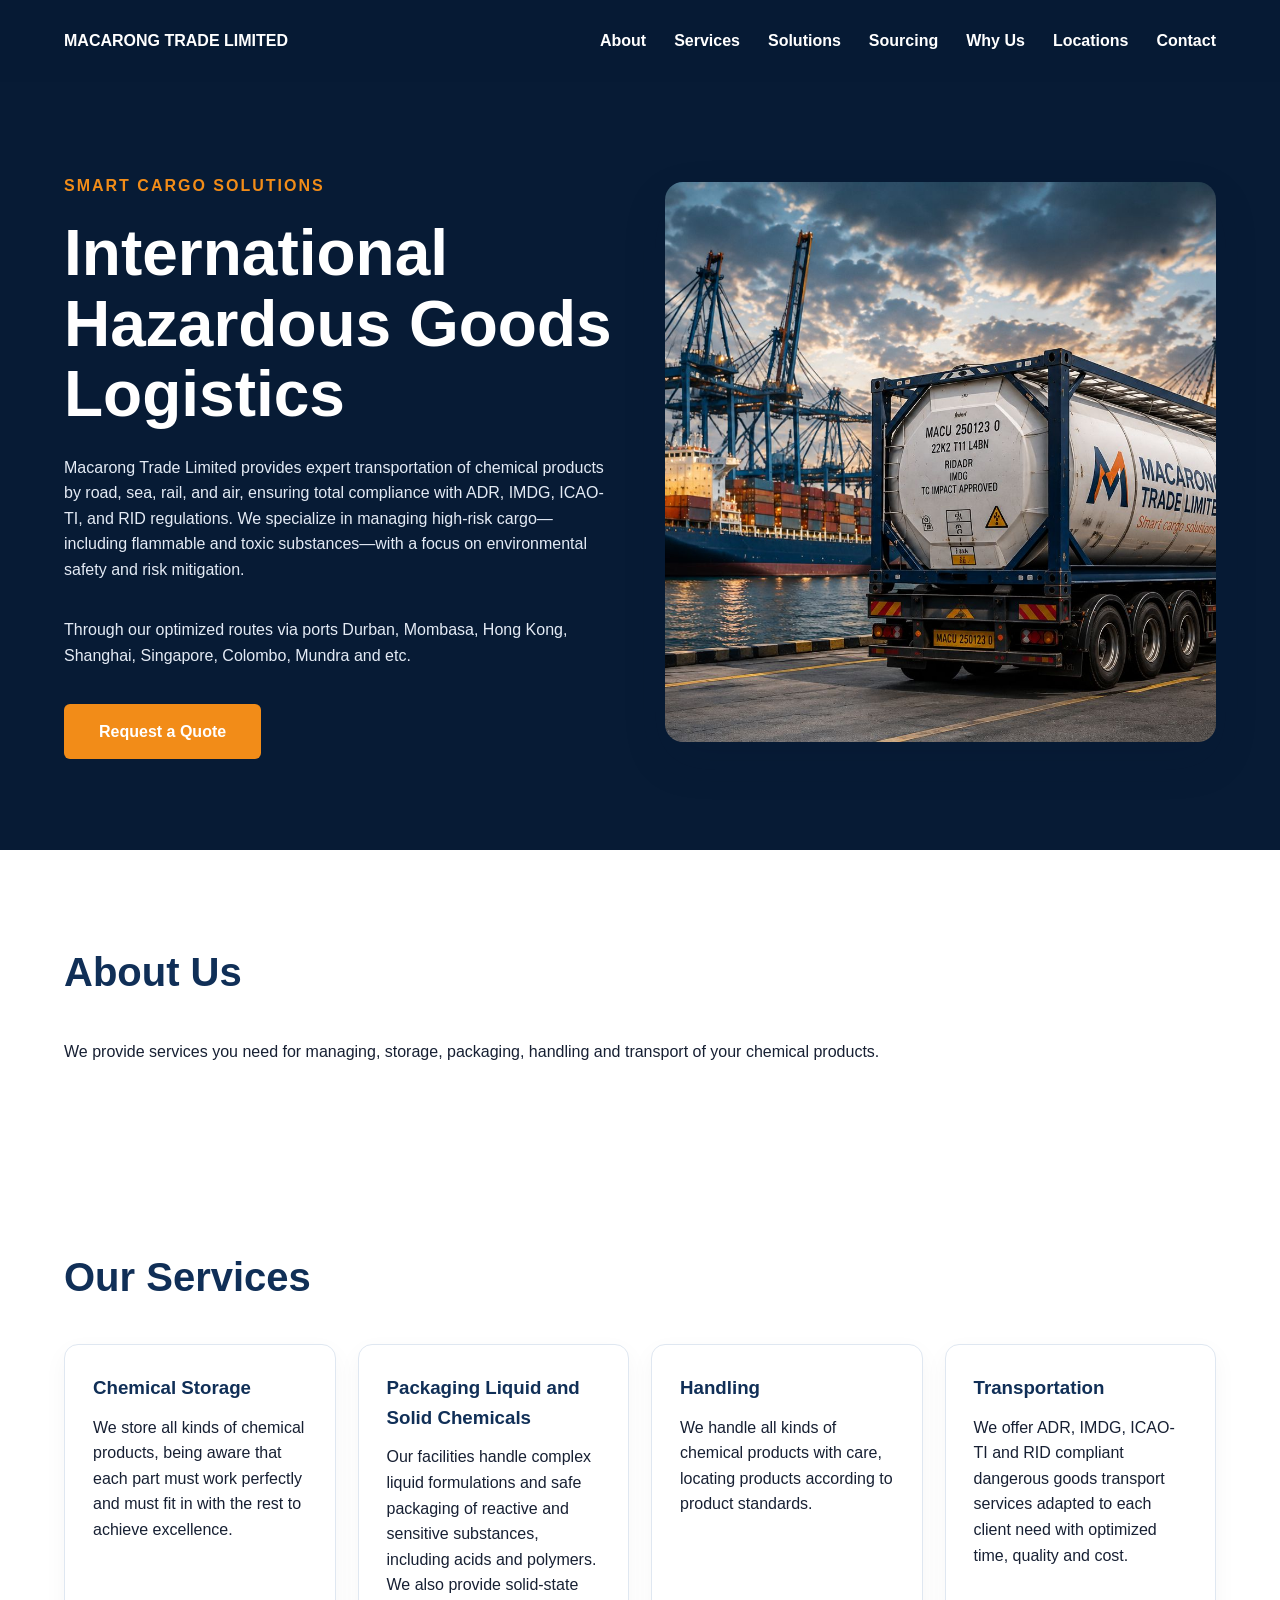
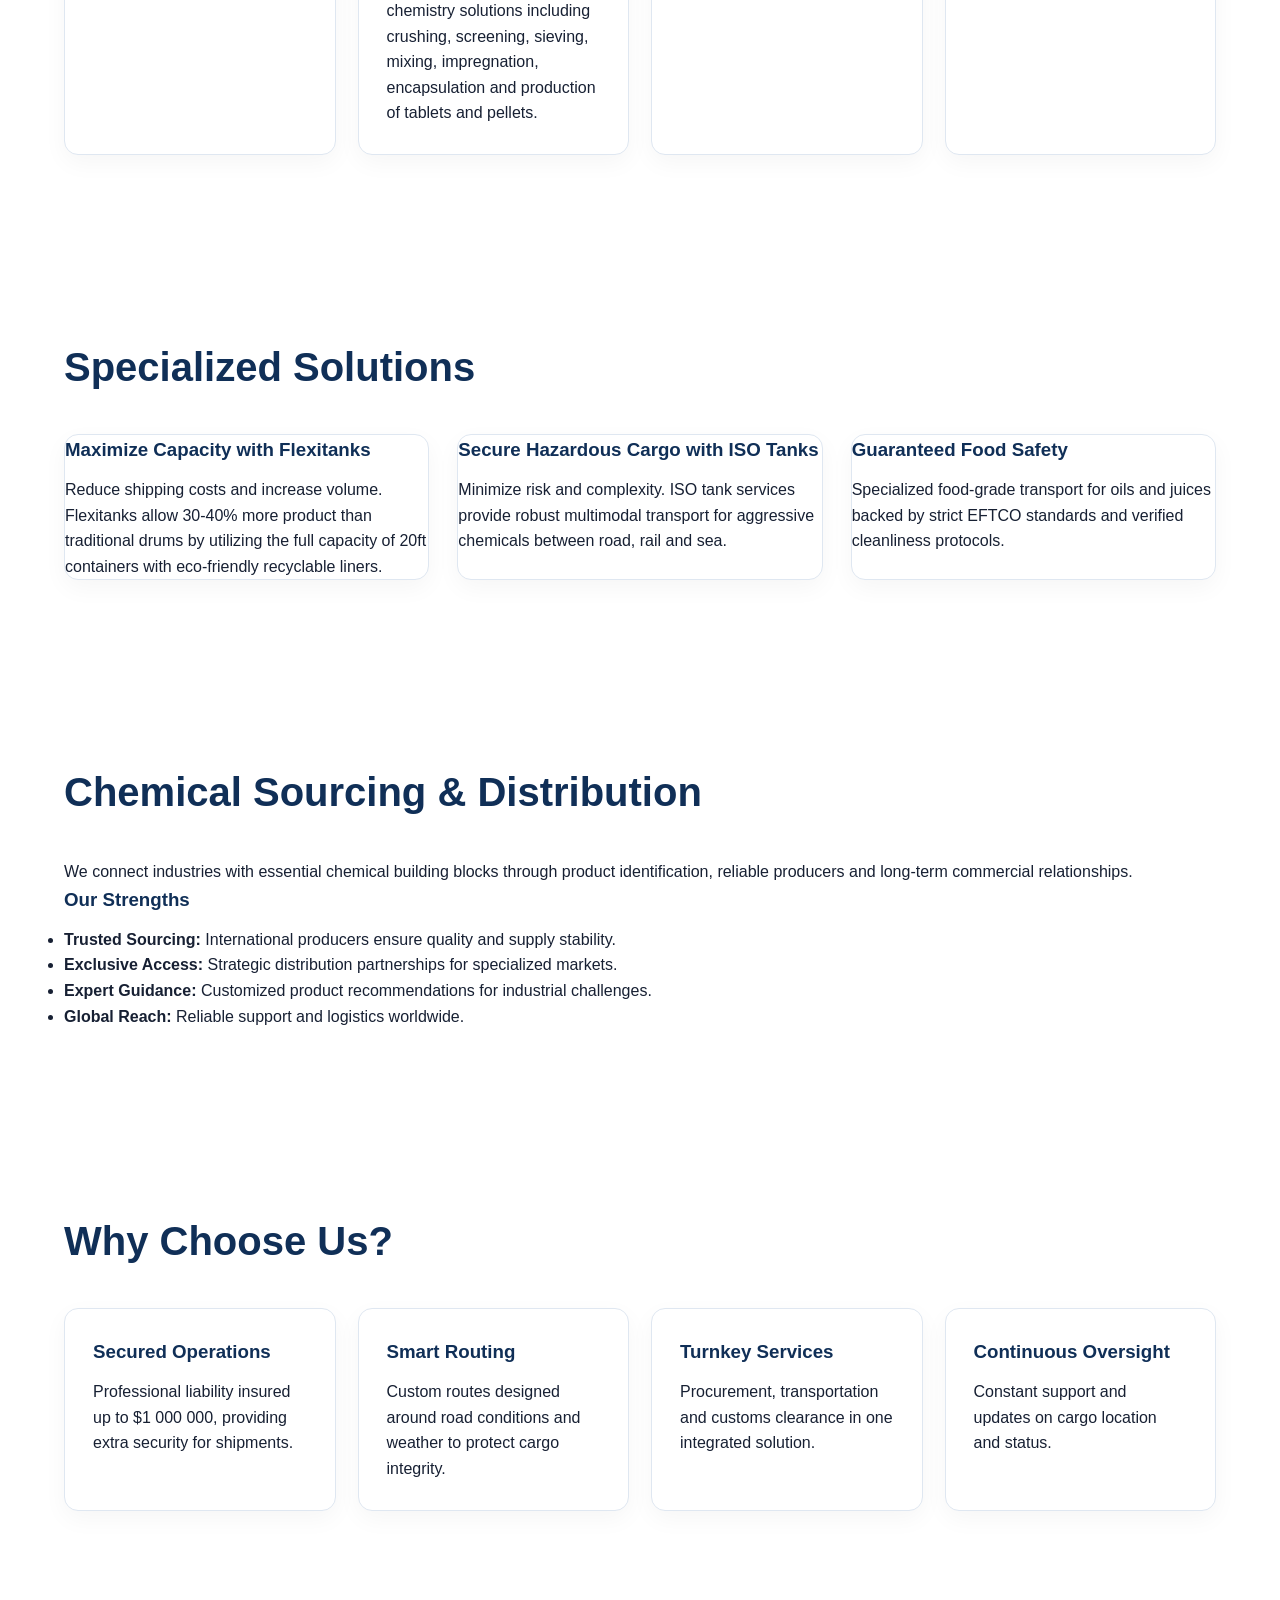
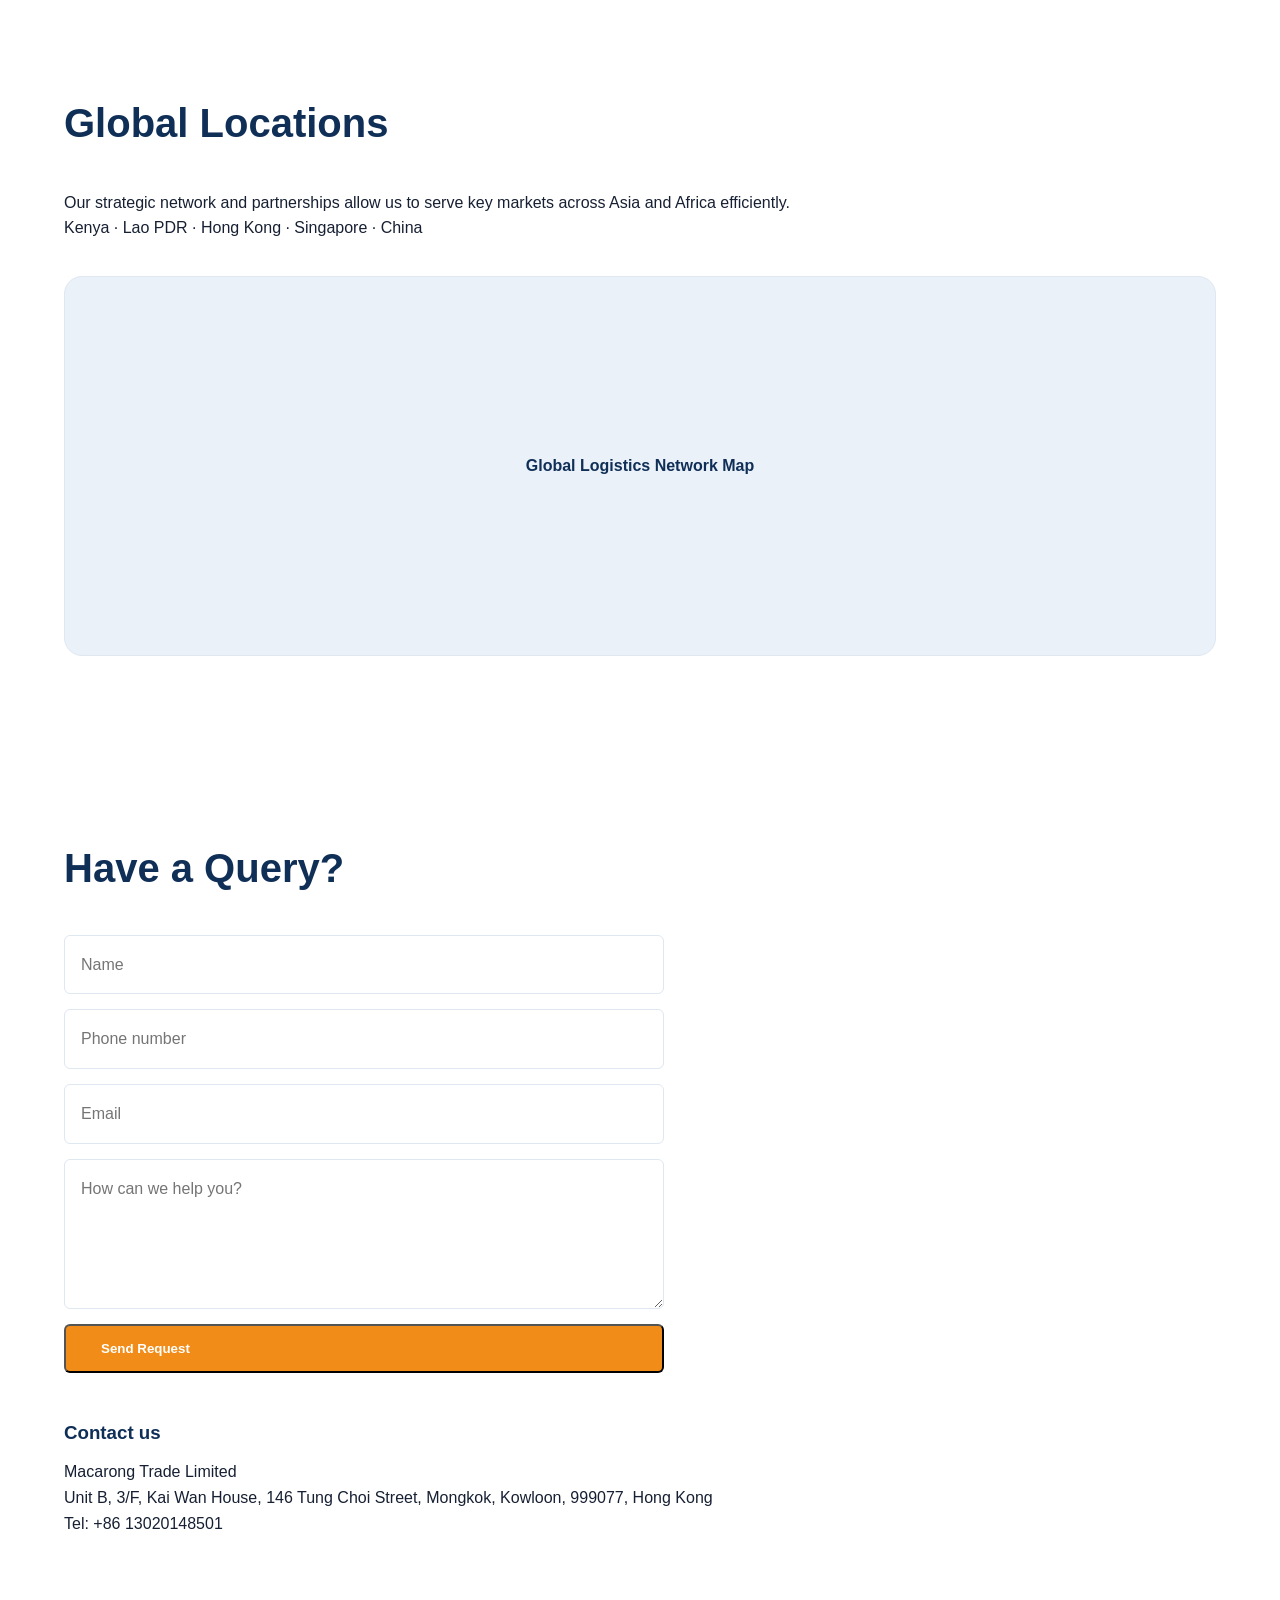
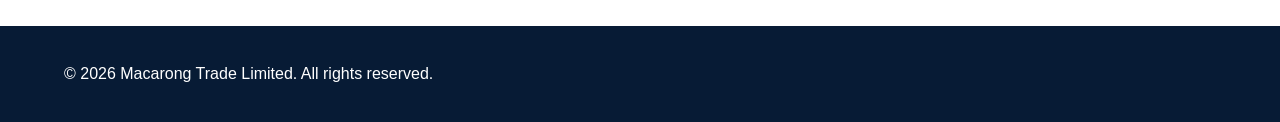
==== index.html @ ddc68300 "Expand website content with full company information from brief" ====
<!DOCTYPE html>
<html lang="en">
<head>
<meta charset="UTF-8">
<meta name="viewport" content="width=device-width, initial-scale=1.0">
<title>Macarong Trade Limited | International Hazardous Goods Logistics</title>
<meta name="description" content="International hazardous goods logistics, chemical storage, packaging, handling, transportation and sourcing solutions.">
<link rel="stylesheet" href="css/style.css">
<link rel="stylesheet" href="css/responsive.css">
</head>
<body>
<header class="header"><div class="container nav"><div class="logo">MACARONG TRADE LIMITED</div><nav><a href="#about">About</a><a href="#services">Services</a><a href="#solutions">Solutions</a><a href="#sourcing">Sourcing</a><a href="#why">Why Us</a><a href="#locations">Locations</a><a href="#contact">Contact</a></nav></div></header>
<main>
<section class="hero"><div class="container hero-content"><div><p class="tagline">Smart Cargo Solutions</p><h1>International Hazardous Goods Logistics</h1><p>Macarong Trade Limited provides expert transportation of chemical products by road, sea, rail, and air, ensuring total compliance with ADR, IMDG, ICAO-TI, and RID regulations. We specialize in managing high-risk cargo—including flammable and toxic substances—with a focus on environmental safety and risk mitigation.</p><p>Through our optimized routes via ports Durban, Mombasa, Hong Kong, Shanghai, Singapore, Colombo, Mundra and etc.</p><a class="button" href="#contact">Request a Quote</a></div><div class="hero-image"><img src="assets/images/hero.jpg" alt="ISO tank logistics"></div></div></section>
<section id="about" class="section"><div class="container"><h2>About Us</h2><p>We provide services you need for managing, storage, packaging, handling and transport of your chemical products.</p></div></section>
<section id="services" class="section"><div class="container"><h2>Our Services</h2><div class="cards"><article><h3>Chemical Storage</h3><p>We store all kinds of chemical products, being aware that each part must work perfectly and must fit in with the rest to achieve excellence.</p></article><article><h3>Packaging Liquid and Solid Chemicals</h3><p>Our facilities handle complex liquid formulations and safe packaging of reactive and sensitive substances, including acids and polymers. We also provide solid-state chemistry solutions including crushing, screening, sieving, mixing, impregnation, encapsulation and production of tablets and pellets.</p></article><article><h3>Handling</h3><p>We handle all kinds of chemical products with care, locating products according to product standards.</p></article><article><h3>Transportation</h3><p>We offer ADR, IMDG, ICAO-TI and RID compliant dangerous goods transport services adapted to each client need with optimized time, quality and cost.</p></article></div></div></section>
<section id="solutions" class="section"><div class="container"><h2>Specialized Solutions</h2><div class="solutions-grid"><article class="solution-card"><h3>Maximize Capacity with Flexitanks</h3><p>Reduce shipping costs and increase volume. Flexitanks allow 30-40% more product than traditional drums by utilizing the full capacity of 20ft containers with eco-friendly recyclable liners.</p></article><article class="solution-card"><h3>Secure Hazardous Cargo with ISO Tanks</h3><p>Minimize risk and complexity. ISO tank services provide robust multimodal transport for aggressive chemicals between road, rail and sea.</p></article><article class="solution-card"><h3>Guaranteed Food Safety</h3><p>Specialized food-grade transport for oils and juices backed by strict EFTCO standards and verified cleanliness protocols.</p></article></div></div></section>
<section id="sourcing" class="section"><div class="container"><h2>Chemical Sourcing & Distribution</h2><p>We connect industries with essential chemical building blocks through product identification, reliable producers and long-term commercial relationships.</p><h3>Our Strengths</h3><ul><li><strong>Trusted Sourcing:</strong> International producers ensure quality and supply stability.</li><li><strong>Exclusive Access:</strong> Strategic distribution partnerships for specialized markets.</li><li><strong>Expert Guidance:</strong> Customized product recommendations for industrial challenges.</li><li><strong>Global Reach:</strong> Reliable support and logistics worldwide.</li></ul></div></section>
<section id="why" class="section"><div class="container"><h2>Why Choose Us?</h2><div class="cards"><article><h3>Secured Operations</h3><p>Professional liability insured up to $1 000 000, providing extra security for shipments.</p></article><article><h3>Smart Routing</h3><p>Custom routes designed around road conditions and weather to protect cargo integrity.</p></article><article><h3>Turnkey Services</h3><p>Procurement, transportation and customs clearance in one integrated solution.</p></article><article><h3>Continuous Oversight</h3><p>Constant support and updates on cargo location and status.</p></article></div></div></section>
<section id="locations" class="section"><div class="container"><h2>Global Locations</h2><p>Our strategic network and partnerships allow us to serve key markets across Asia and Africa efficiently.</p><p>Kenya · Lao PDR · Hong Kong · Singapore · China</p><div class="map-placeholder">Global Logistics Network Map</div></div></section>
<section id="contact" class="section contact"><div class="container"><h2>Have a Query?</h2><form><input placeholder="Name"><input placeholder="Phone number"><input placeholder="Email"><textarea placeholder="How can we help you?"></textarea><button class="button">Send Request</button></form><h3>Contact us</h3><p>Macarong Trade Limited</p><p>Unit B, 3/F, Kai Wan House, 146 Tung Choi Street, Mongkok, Kowloon, 999077, Hong Kong</p><p>Tel: +86 13020148501</p></div></section>
</main><footer><div class="container">© 2026 Macarong Trade Limited. All rights reserved.</div></footer>
<script src="js/main.js"></script>
</body></html>
---- css/style.css ----
:root{--navy:#071b35;--primary:#102f57;--accent:#f28c18;--text:#172033;--muted:#64748b;--light:#f5f8fc;--white:#fff;--border:#dfe7f1;--shadow:0 18px 45px rgba(7,27,53,.12)}
*{box-sizing:border-box;margin:0;padding:0}html{scroll-behavior:smooth}body{font-family:'Manrope',Arial,sans-serif;color:var(--text);line-height:1.6}.container{width:min(1200px,90%);margin:auto}.header{position:fixed;top:0;left:0;width:100%;z-index:1000;background:rgba(7,27,53,.94)}.nav{height:82px;display:flex;align-items:center;justify-content:space-between}.logo{color:#fff;font-weight:800}nav{display:flex;gap:28px}nav a{color:#fff;text-decoration:none;font-weight:600}nav a:hover{color:var(--accent)}
.hero{min-height:850px;padding-top:82px;display:flex;align-items:center;color:#fff;background:var(--navy)}.hero-content{display:grid;grid-template-columns:1fr 1fr;gap:50px;align-items:center}.hero-image img{width:100%;height:560px;object-fit:cover;border-radius:18px;box-shadow:var(--shadow)}.tagline{text-transform:uppercase;color:var(--accent);font-weight:800;letter-spacing:2px;margin-bottom:20px}h1{font-size:clamp(2.5rem,5vw,4.2rem);line-height:1.1;color:#fff;margin-bottom:25px}.hero p:not(.tagline){color:#e4ebf5;margin-bottom:35px}.button{display:inline-flex;padding:15px 35px;background:var(--accent);color:#fff;border-radius:6px;text-decoration:none;font-weight:800}
.section{padding:90px 0}h2{color:var(--primary);font-size:2.5rem;margin-bottom:35px}h3{color:var(--primary);margin-bottom:12px}.cards{display:grid;grid-template-columns:repeat(4,1fr);gap:22px}.cards article,.solution-card{background:#fff;border:1px solid var(--border);border-radius:14px;overflow:hidden;box-shadow:0 8px 25px rgba(0,0,0,.04)}.cards article{padding:28px}.cards article:hover,.solution-card:hover{box-shadow:var(--shadow);transform:translateY(-6px)}.cards img{width:58px;height:58px}.solutions-grid{display:grid;grid-template-columns:repeat(3,1fr);gap:28px}.solution-image{height:220px;background:#eaf1f8;display:flex;align-items:center;justify-content:center}.solution-image img{width:100%;height:100%;object-fit:cover}.solution-content{padding:28px}
.map-placeholder{height:380px;margin-top:35px;border-radius:18px;background:#eaf1f8;display:flex;align-items:center;justify-content:center;color:var(--primary);font-weight:700;border:1px solid var(--border)}
.contact form{margin-bottom:45px}.contact input,.contact textarea{width:100%}form{display:grid;gap:15px;max-width:600px}input,textarea{padding:16px;border:1px solid var(--border);border-radius:6px;font:inherit}textarea{min-height:150px}footer{background:var(--navy);color:#fff;padding:35px 0}
@media(max-width:900px){.hero{padding:120px 0 70px}.hero-content{grid-template-columns:1fr}.hero-image img{height:320px}.cards,.solutions-grid{grid-template-columns:1fr 1fr}}@media(max-width:600px){nav{display:none}.cards,.solutions-grid{grid-template-columns:1fr}h1{font-size:2.4rem}.section{padding:60px 0}.map-placeholder{height:240px}}
---- css/responsive.css ----
/* Responsive layout for Macarong Trade Limited landing page */

@media (max-width: 1024px) {
  .container {
    width: min(92%, 960px);
  }

  .hero h1 {
    font-size: 3rem;
  }

  .cards {
    grid-template-columns: repeat(2, 1fr);
  }

  nav {
    gap: 1.25rem;
  }
}

@media (max-width: 768px) {
  .header {
    position: relative;
  }

  .nav {
    flex-direction: column;
    gap: 1.25rem;
    align-items: flex-start;
  }

  nav {
    width: 100%;
    flex-wrap: wrap;
    gap: 1rem;
  }

  .hero {
    padding: 5rem 0 4rem;
    text-align: center;
  }

  .hero h1 {
    font-size: 2.3rem;
    line-height: 1.15;
  }

  .hero p {
    font-size: 1rem;
  }

  .section {
    padding: 3.5rem 0;
  }

  .section h2 {
    font-size: 2rem;
  }

  .cards {
    grid-template-columns: 1fr;
  }

  form {
    width: 100%;
  }

  input,
  textarea {
    font-size: 16px;
  }
}

@media (max-width: 480px) {
  .container {
    width: 90%;
  }

  .logo {
    font-size: 1rem;
  }

  nav a {
    font-size: 0.9rem;
  }

  .hero h1 {
    font-size: 1.9rem;
  }

  .tagline {
    font-size: 0.9rem;
  }

  .button {
    width: 100%;
    text-align: center;
  }

  .cards article {
    padding: 1.25rem;
  }

  footer {
    text-align: center;
    padding: 1.5rem 0;
  }
}
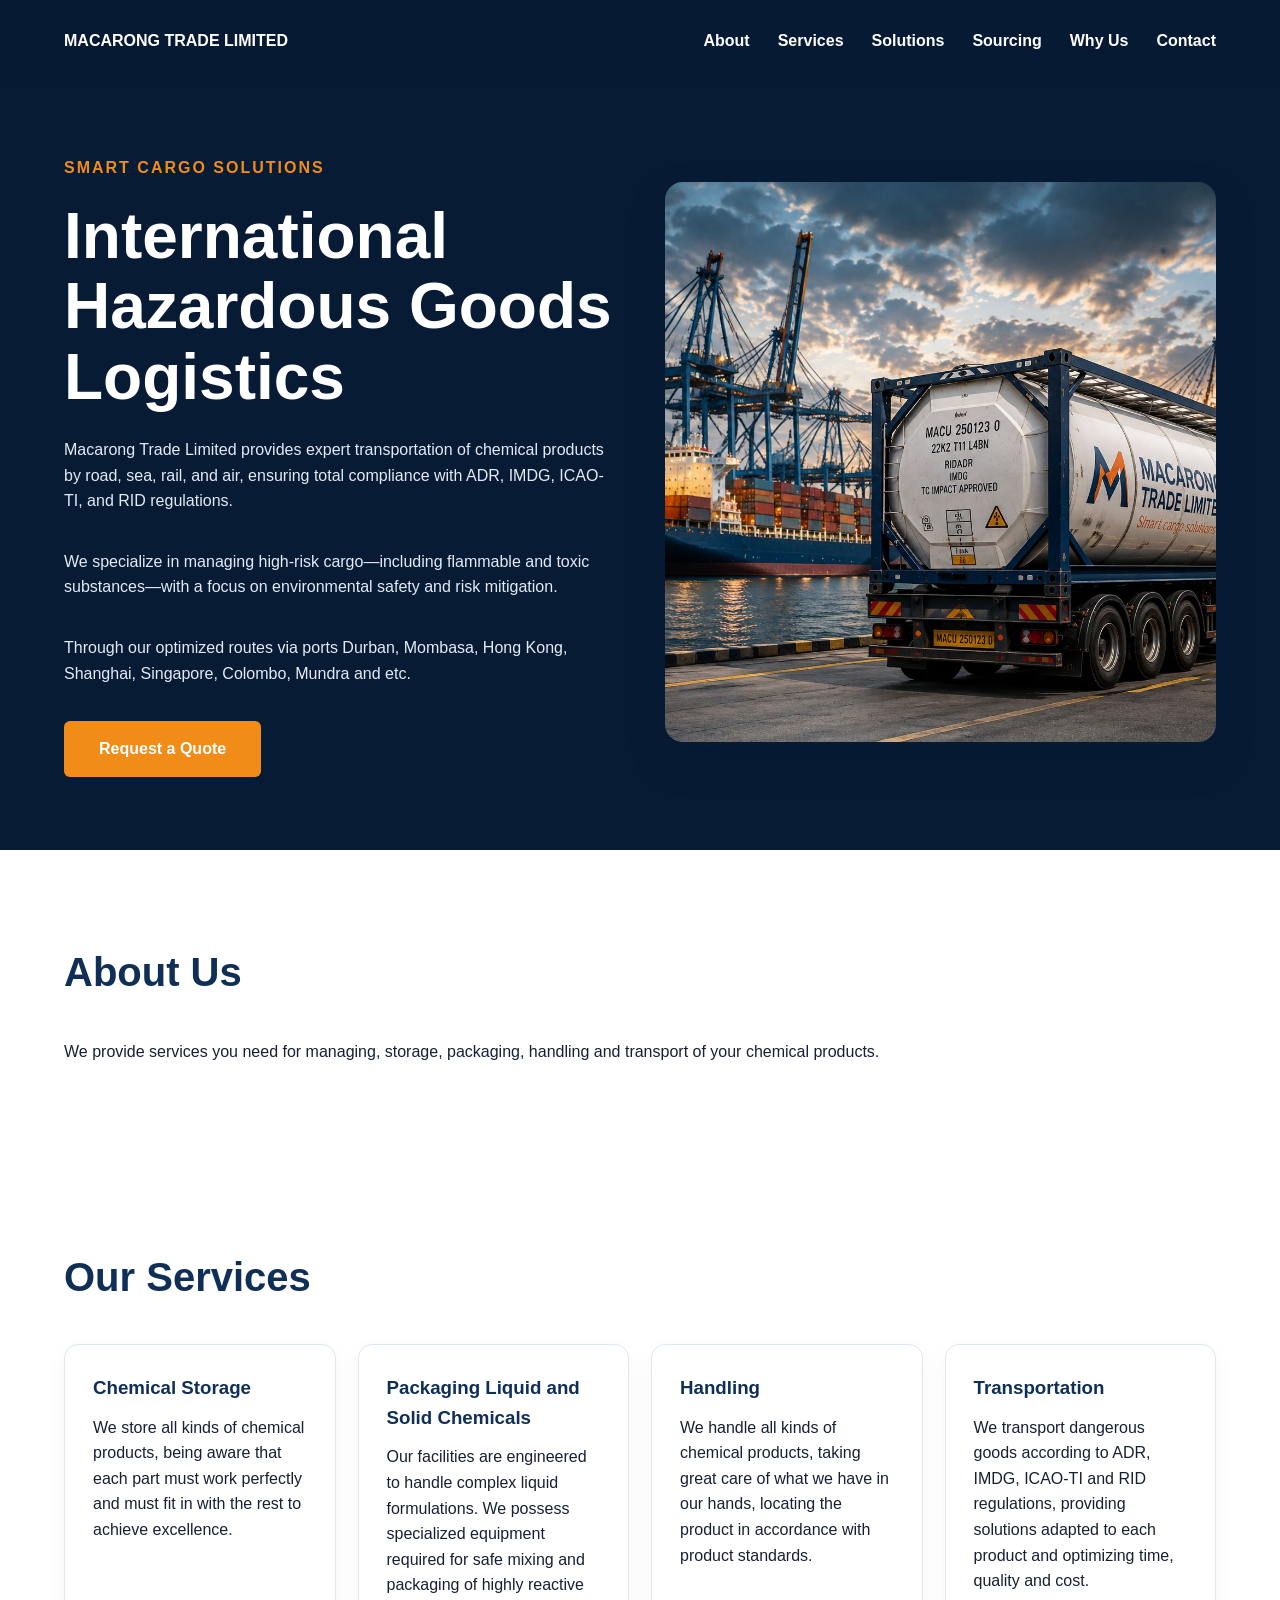
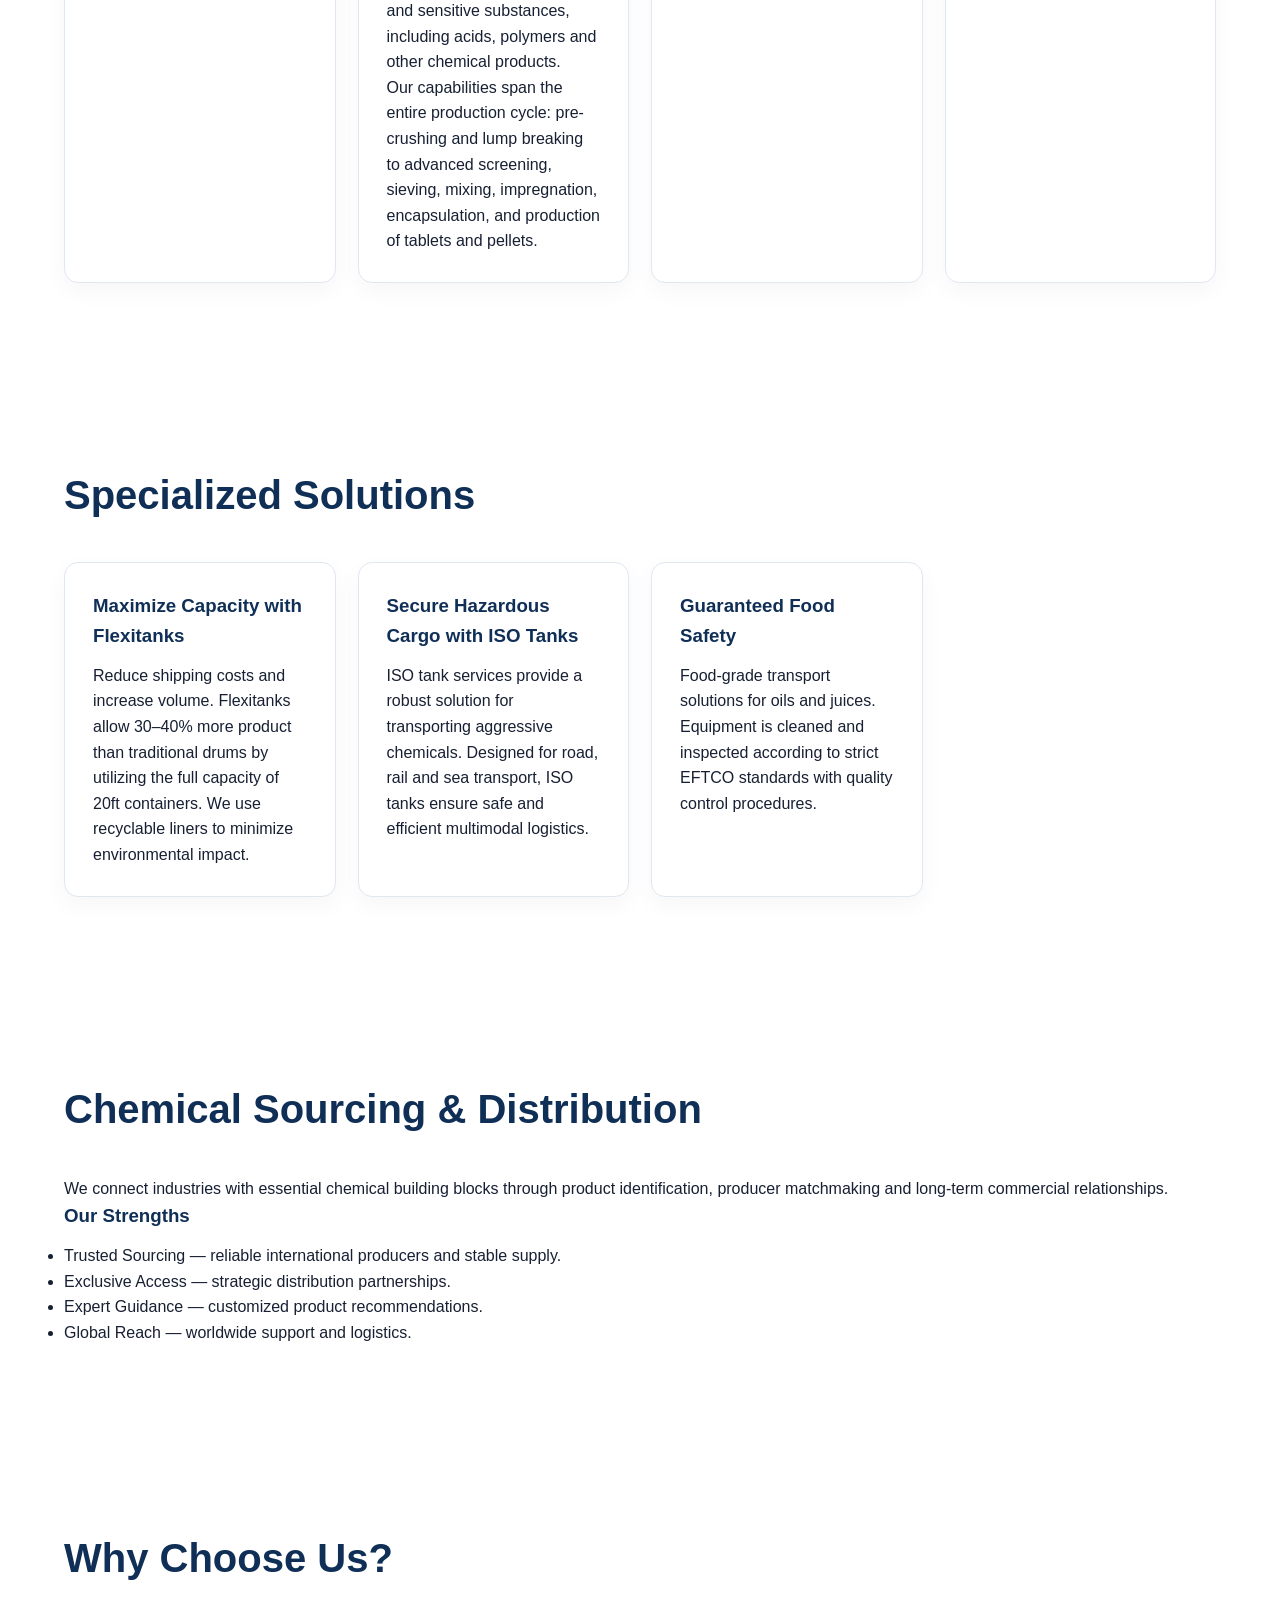
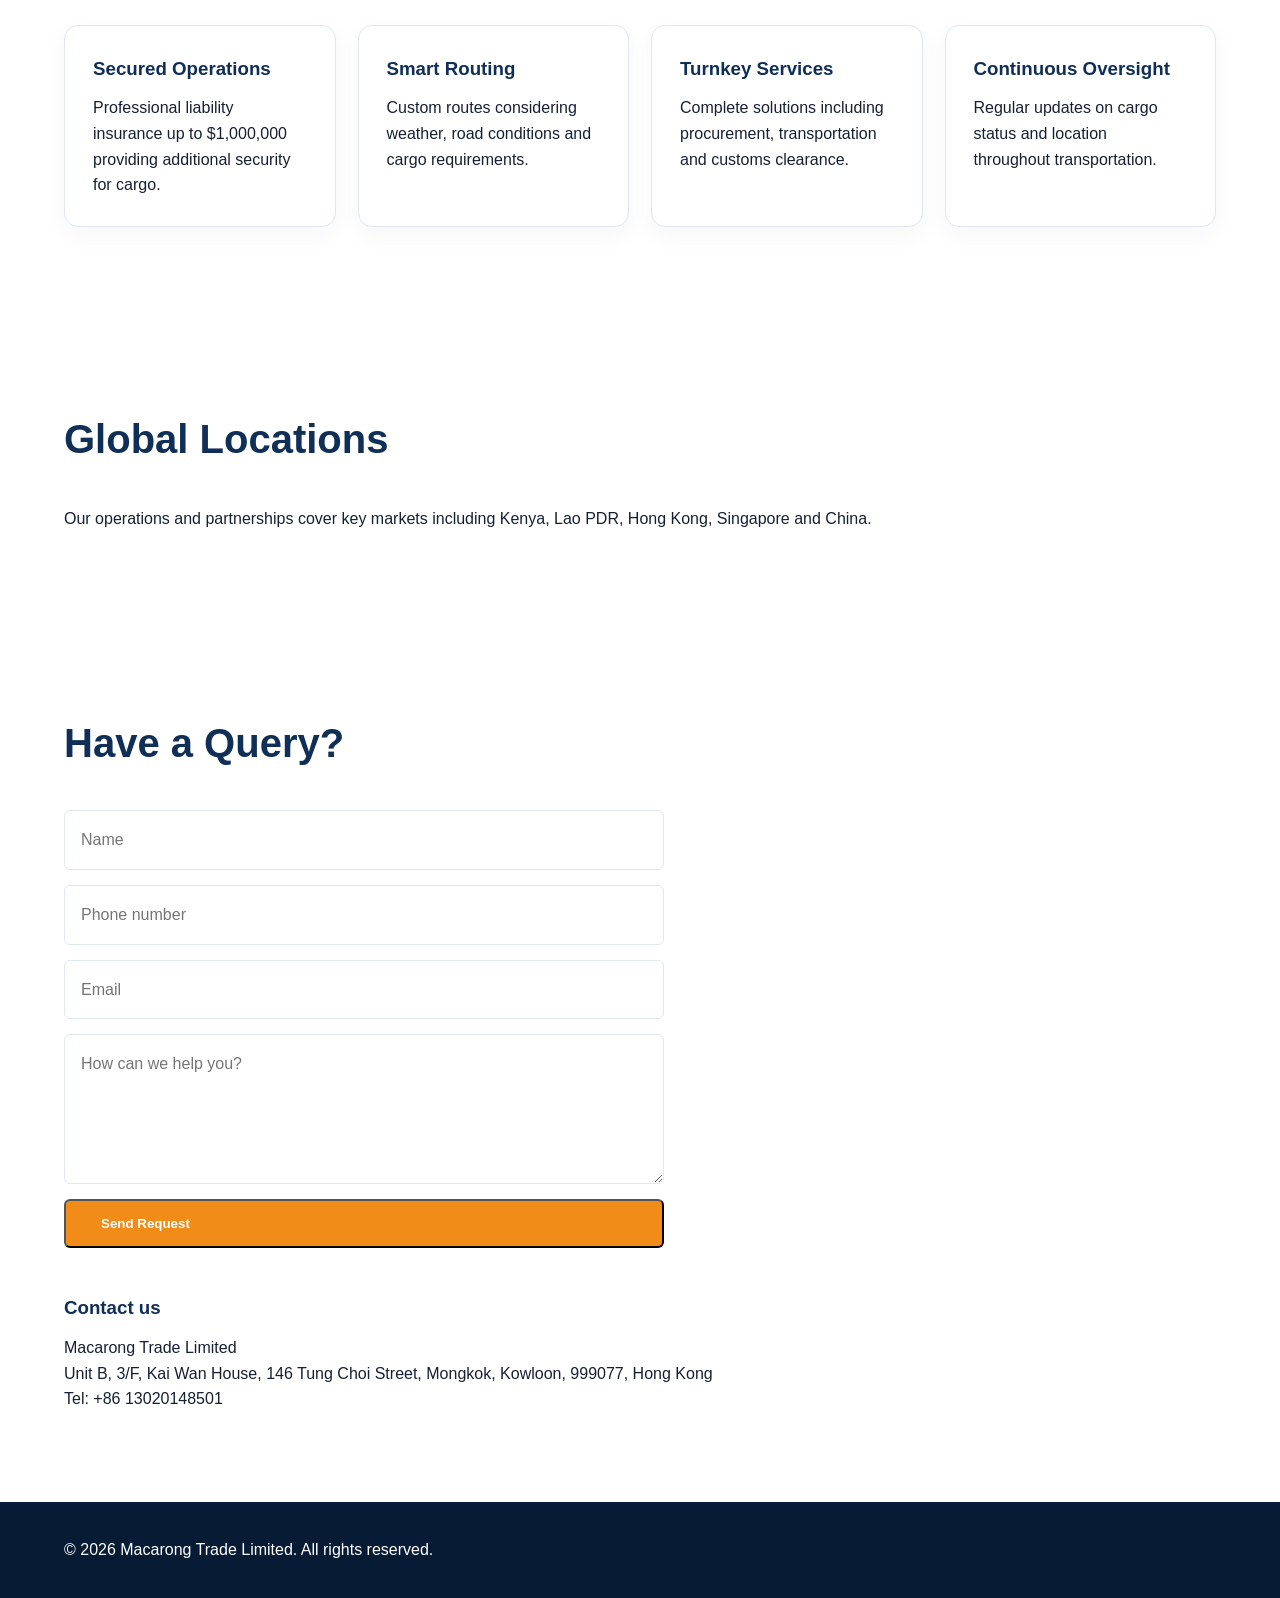
==== commit b87b79a2: "Import full company brief content into website structure" ====
--- a/index.html
+++ b/index.html
@@ -9,15 +9,15 @@
 <link rel="stylesheet" href="css/responsive.css">
 </head>
 <body>
-<header class="header"><div class="container nav"><div class="logo">MACARONG TRADE LIMITED</div><nav><a href="#about">About</a><a href="#services">Services</a><a href="#solutions">Solutions</a><a href="#sourcing">Sourcing</a><a href="#why">Why Us</a><a href="#locations">Locations</a><a href="#contact">Contact</a></nav></div></header>
+<header class="header"><div class="container nav"><div class="logo">MACARONG TRADE LIMITED</div><nav><a href="#about">About</a><a href="#services">Services</a><a href="#solutions">Solutions</a><a href="#sourcing">Sourcing</a><a href="#why">Why Us</a><a href="#contact">Contact</a></nav></div></header>
 <main>
-<section class="hero"><div class="container hero-content"><div><p class="tagline">Smart Cargo Solutions</p><h1>International Hazardous Goods Logistics</h1><p>Macarong Trade Limited provides expert transportation of chemical products by road, sea, rail, and air, ensuring total compliance with ADR, IMDG, ICAO-TI, and RID regulations. We specialize in managing high-risk cargo—including flammable and toxic substances—with a focus on environmental safety and risk mitigation.</p><p>Through our optimized routes via ports Durban, Mombasa, Hong Kong, Shanghai, Singapore, Colombo, Mundra and etc.</p><a class="button" href="#contact">Request a Quote</a></div><div class="hero-image"><img src="assets/images/hero.jpg" alt="ISO tank logistics"></div></div></section>
+<section class="hero"><div class="container hero-content"><div><p class="tagline">Smart Cargo Solutions</p><h1>International Hazardous Goods Logistics</h1><p>Macarong Trade Limited provides expert transportation of chemical products by road, sea, rail, and air, ensuring total compliance with ADR, IMDG, ICAO-TI, and RID regulations.</p><p>We specialize in managing high-risk cargo—including flammable and toxic substances—with a focus on environmental safety and risk mitigation.</p><p>Through our optimized routes via ports Durban, Mombasa, Hong Kong, Shanghai, Singapore, Colombo, Mundra and etc.</p><a class="button" href="#contact">Request a Quote</a></div><div class="hero-image"><img src="assets/images/hero.jpg" alt="ISO tank logistics"></div></div></section>
 <section id="about" class="section"><div class="container"><h2>About Us</h2><p>We provide services you need for managing, storage, packaging, handling and transport of your chemical products.</p></div></section>
-<section id="services" class="section"><div class="container"><h2>Our Services</h2><div class="cards"><article><h3>Chemical Storage</h3><p>We store all kinds of chemical products, being aware that each part must work perfectly and must fit in with the rest to achieve excellence.</p></article><article><h3>Packaging Liquid and Solid Chemicals</h3><p>Our facilities handle complex liquid formulations and safe packaging of reactive and sensitive substances, including acids and polymers. We also provide solid-state chemistry solutions including crushing, screening, sieving, mixing, impregnation, encapsulation and production of tablets and pellets.</p></article><article><h3>Handling</h3><p>We handle all kinds of chemical products with care, locating products according to product standards.</p></article><article><h3>Transportation</h3><p>We offer ADR, IMDG, ICAO-TI and RID compliant dangerous goods transport services adapted to each client need with optimized time, quality and cost.</p></article></div></div></section>
-<section id="solutions" class="section"><div class="container"><h2>Specialized Solutions</h2><div class="solutions-grid"><article class="solution-card"><h3>Maximize Capacity with Flexitanks</h3><p>Reduce shipping costs and increase volume. Flexitanks allow 30-40% more product than traditional drums by utilizing the full capacity of 20ft containers with eco-friendly recyclable liners.</p></article><article class="solution-card"><h3>Secure Hazardous Cargo with ISO Tanks</h3><p>Minimize risk and complexity. ISO tank services provide robust multimodal transport for aggressive chemicals between road, rail and sea.</p></article><article class="solution-card"><h3>Guaranteed Food Safety</h3><p>Specialized food-grade transport for oils and juices backed by strict EFTCO standards and verified cleanliness protocols.</p></article></div></div></section>
-<section id="sourcing" class="section"><div class="container"><h2>Chemical Sourcing & Distribution</h2><p>We connect industries with essential chemical building blocks through product identification, reliable producers and long-term commercial relationships.</p><h3>Our Strengths</h3><ul><li><strong>Trusted Sourcing:</strong> International producers ensure quality and supply stability.</li><li><strong>Exclusive Access:</strong> Strategic distribution partnerships for specialized markets.</li><li><strong>Expert Guidance:</strong> Customized product recommendations for industrial challenges.</li><li><strong>Global Reach:</strong> Reliable support and logistics worldwide.</li></ul></div></section>
-<section id="why" class="section"><div class="container"><h2>Why Choose Us?</h2><div class="cards"><article><h3>Secured Operations</h3><p>Professional liability insured up to $1 000 000, providing extra security for shipments.</p></article><article><h3>Smart Routing</h3><p>Custom routes designed around road conditions and weather to protect cargo integrity.</p></article><article><h3>Turnkey Services</h3><p>Procurement, transportation and customs clearance in one integrated solution.</p></article><article><h3>Continuous Oversight</h3><p>Constant support and updates on cargo location and status.</p></article></div></div></section>
-<section id="locations" class="section"><div class="container"><h2>Global Locations</h2><p>Our strategic network and partnerships allow us to serve key markets across Asia and Africa efficiently.</p><p>Kenya · Lao PDR · Hong Kong · Singapore · China</p><div class="map-placeholder">Global Logistics Network Map</div></div></section>
+<section id="services" class="section"><div class="container"><h2>Our Services</h2><div class="cards"><article><h3>Chemical Storage</h3><p>We store all kinds of chemical products, being aware that each part must work perfectly and must fit in with the rest to achieve excellence.</p></article><article><h3>Packaging Liquid and Solid Chemicals</h3><p>Our facilities are engineered to handle complex liquid formulations. We possess specialized equipment required for safe mixing and packaging of highly reactive and sensitive substances, including acids, polymers and other chemical products.</p><p>Our capabilities span the entire production cycle: pre-crushing and lump breaking to advanced screening, sieving, mixing, impregnation, encapsulation, and production of tablets and pellets.</p></article><article><h3>Handling</h3><p>We handle all kinds of chemical products, taking great care of what we have in our hands, locating the product in accordance with product standards.</p></article><article><h3>Transportation</h3><p>We transport dangerous goods according to ADR, IMDG, ICAO-TI and RID regulations, providing solutions adapted to each product and optimizing time, quality and cost.</p></article></div></div></section>
+<section id="solutions" class="section"><div class="container"><h2>Specialized Solutions</h2><div class="cards"><article><h3>Maximize Capacity with Flexitanks</h3><p>Reduce shipping costs and increase volume. Flexitanks allow 30–40% more product than traditional drums by utilizing the full capacity of 20ft containers. We use recyclable liners to minimize environmental impact.</p></article><article><h3>Secure Hazardous Cargo with ISO Tanks</h3><p>ISO tank services provide a robust solution for transporting aggressive chemicals. Designed for road, rail and sea transport, ISO tanks ensure safe and efficient multimodal logistics.</p></article><article><h3>Guaranteed Food Safety</h3><p>Food-grade transport solutions for oils and juices. Equipment is cleaned and inspected according to strict EFTCO standards with quality control procedures.</p></article></div></div></section>
+<section id="sourcing" class="section"><div class="container"><h2>Chemical Sourcing & Distribution</h2><p>We connect industries with essential chemical building blocks through product identification, producer matchmaking and long-term commercial relationships.</p><h3>Our Strengths</h3><ul><li>Trusted Sourcing — reliable international producers and stable supply.</li><li>Exclusive Access — strategic distribution partnerships.</li><li>Expert Guidance — customized product recommendations.</li><li>Global Reach — worldwide support and logistics.</li></ul></div></section>
+<section id="why" class="section"><div class="container"><h2>Why Choose Us?</h2><div class="cards"><article><h3>Secured Operations</h3><p>Professional liability insurance up to $1,000,000 providing additional security for cargo.</p></article><article><h3>Smart Routing</h3><p>Custom routes considering weather, road conditions and cargo requirements.</p></article><article><h3>Turnkey Services</h3><p>Complete solutions including procurement, transportation and customs clearance.</p></article><article><h3>Continuous Oversight</h3><p>Regular updates on cargo status and location throughout transportation.</p></article></div></div></section>
+<section id="locations" class="section"><div class="container"><h2>Global Locations</h2><p>Our operations and partnerships cover key markets including Kenya, Lao PDR, Hong Kong, Singapore and China.</p></div></section>
 <section id="contact" class="section contact"><div class="container"><h2>Have a Query?</h2><form><input placeholder="Name"><input placeholder="Phone number"><input placeholder="Email"><textarea placeholder="How can we help you?"></textarea><button class="button">Send Request</button></form><h3>Contact us</h3><p>Macarong Trade Limited</p><p>Unit B, 3/F, Kai Wan House, 146 Tung Choi Street, Mongkok, Kowloon, 999077, Hong Kong</p><p>Tel: +86 13020148501</p></div></section>
 </main><footer><div class="container">© 2026 Macarong Trade Limited. All rights reserved.</div></footer>
 <script src="js/main.js"></script>
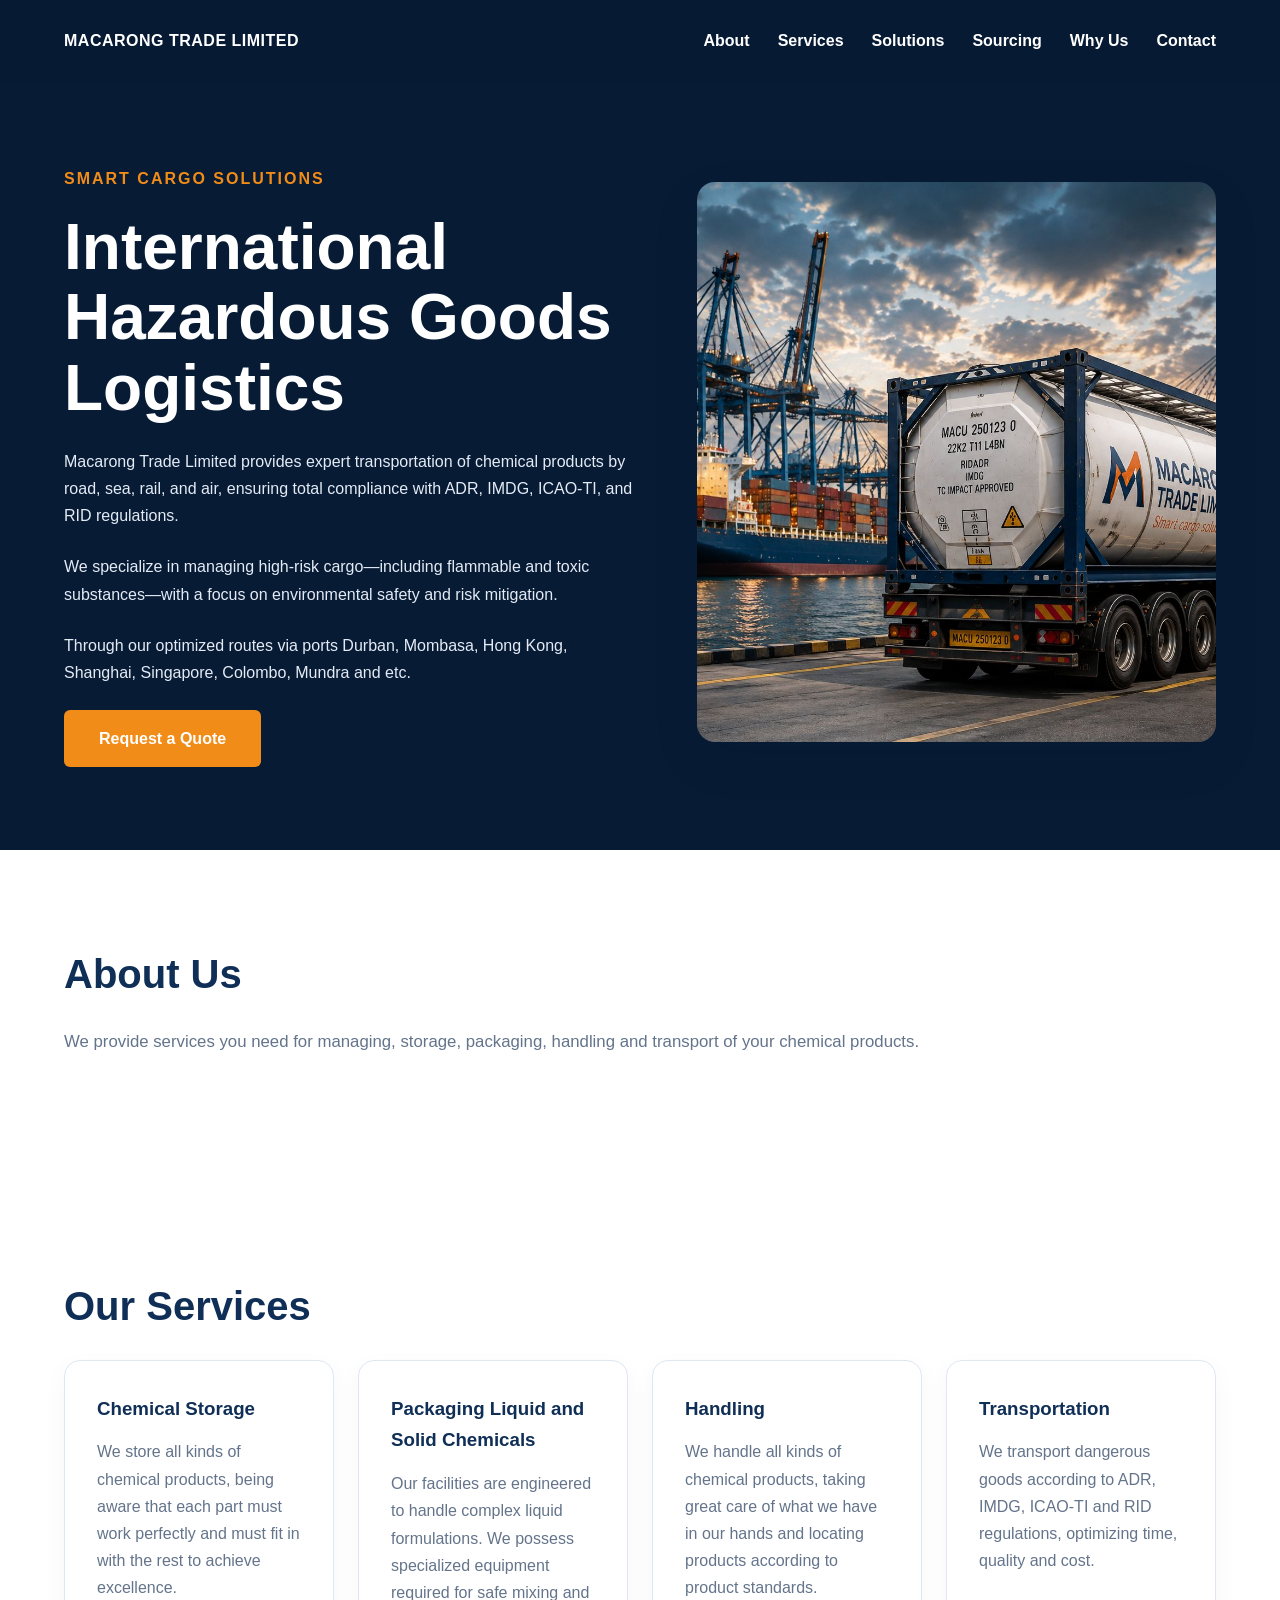
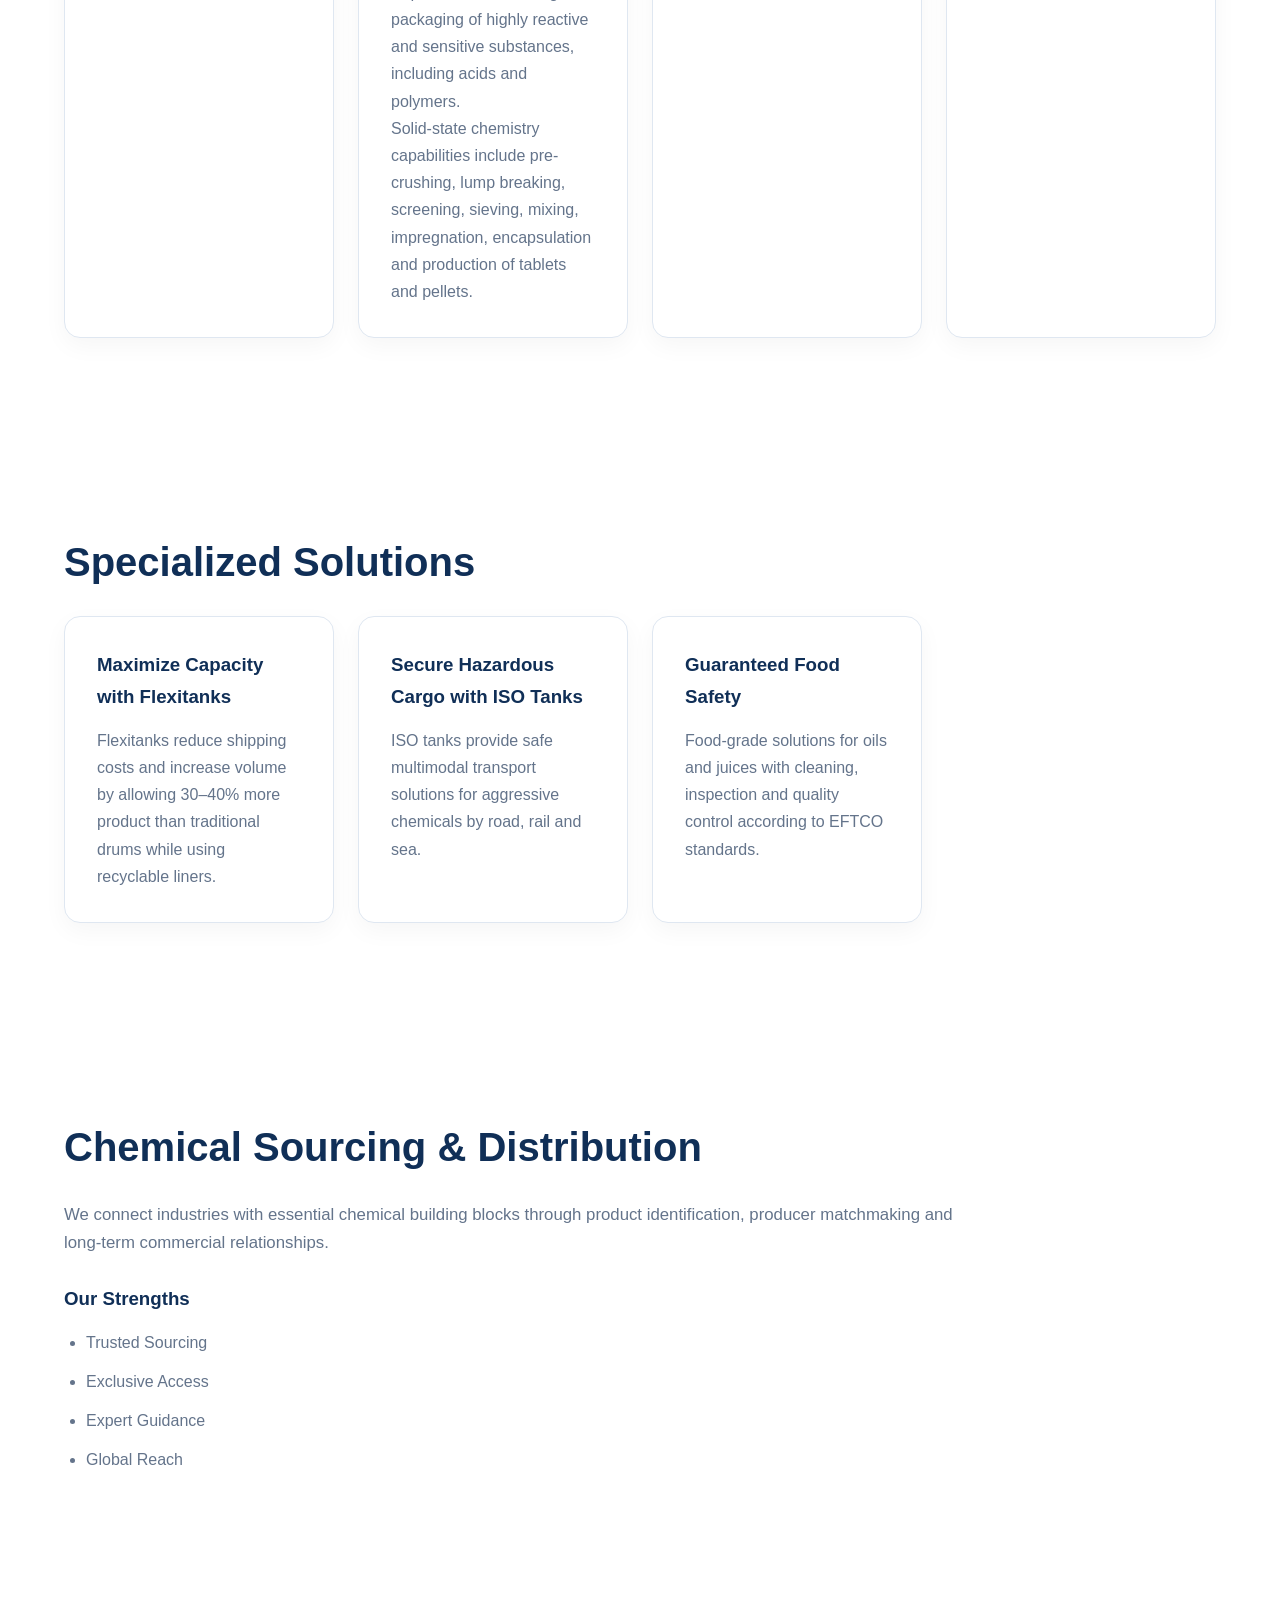
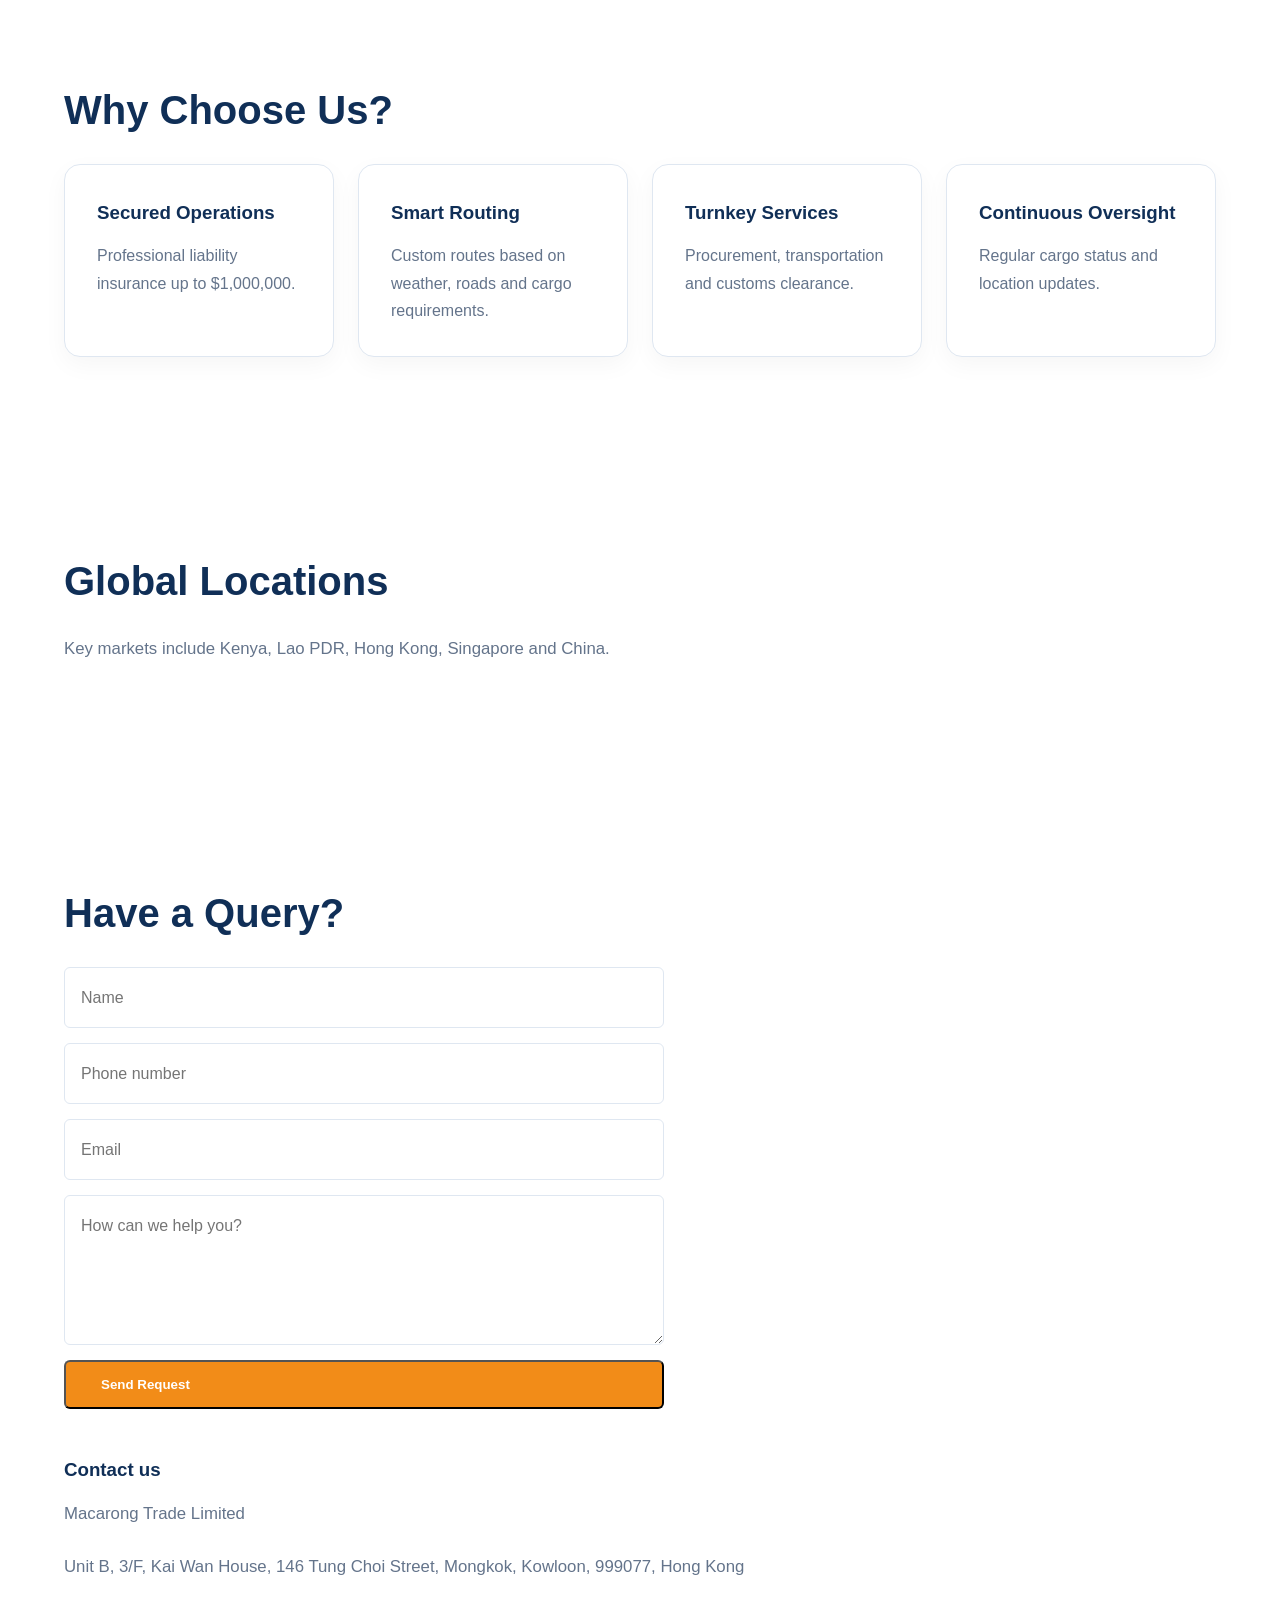
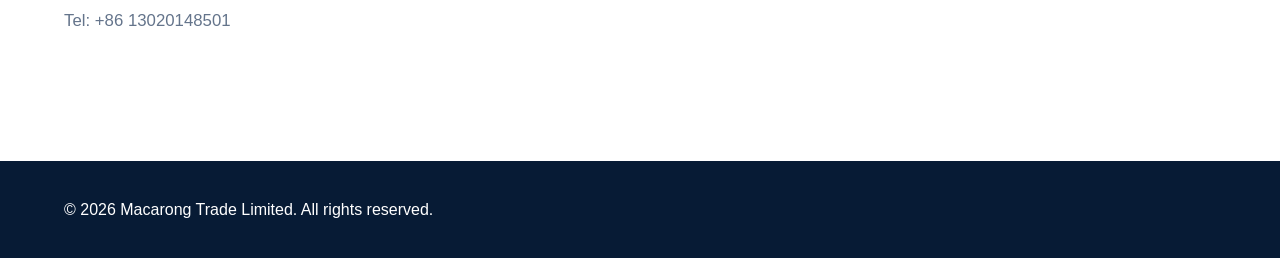
==== commit d4032d10: "Improve content structure with detailed subsections" ====
--- a/index.html
+++ b/index.html
@@ -13,11 +13,11 @@
 <main>
 <section class="hero"><div class="container hero-content"><div><p class="tagline">Smart Cargo Solutions</p><h1>International Hazardous Goods Logistics</h1><p>Macarong Trade Limited provides expert transportation of chemical products by road, sea, rail, and air, ensuring total compliance with ADR, IMDG, ICAO-TI, and RID regulations.</p><p>We specialize in managing high-risk cargo—including flammable and toxic substances—with a focus on environmental safety and risk mitigation.</p><p>Through our optimized routes via ports Durban, Mombasa, Hong Kong, Shanghai, Singapore, Colombo, Mundra and etc.</p><a class="button" href="#contact">Request a Quote</a></div><div class="hero-image"><img src="assets/images/hero.jpg" alt="ISO tank logistics"></div></div></section>
 <section id="about" class="section"><div class="container"><h2>About Us</h2><p>We provide services you need for managing, storage, packaging, handling and transport of your chemical products.</p></div></section>
-<section id="services" class="section"><div class="container"><h2>Our Services</h2><div class="cards"><article><h3>Chemical Storage</h3><p>We store all kinds of chemical products, being aware that each part must work perfectly and must fit in with the rest to achieve excellence.</p></article><article><h3>Packaging Liquid and Solid Chemicals</h3><p>Our facilities are engineered to handle complex liquid formulations. We possess specialized equipment required for safe mixing and packaging of highly reactive and sensitive substances, including acids, polymers and other chemical products.</p><p>Our capabilities span the entire production cycle: pre-crushing and lump breaking to advanced screening, sieving, mixing, impregnation, encapsulation, and production of tablets and pellets.</p></article><article><h3>Handling</h3><p>We handle all kinds of chemical products, taking great care of what we have in our hands, locating the product in accordance with product standards.</p></article><article><h3>Transportation</h3><p>We transport dangerous goods according to ADR, IMDG, ICAO-TI and RID regulations, providing solutions adapted to each product and optimizing time, quality and cost.</p></article></div></div></section>
-<section id="solutions" class="section"><div class="container"><h2>Specialized Solutions</h2><div class="cards"><article><h3>Maximize Capacity with Flexitanks</h3><p>Reduce shipping costs and increase volume. Flexitanks allow 30–40% more product than traditional drums by utilizing the full capacity of 20ft containers. We use recyclable liners to minimize environmental impact.</p></article><article><h3>Secure Hazardous Cargo with ISO Tanks</h3><p>ISO tank services provide a robust solution for transporting aggressive chemicals. Designed for road, rail and sea transport, ISO tanks ensure safe and efficient multimodal logistics.</p></article><article><h3>Guaranteed Food Safety</h3><p>Food-grade transport solutions for oils and juices. Equipment is cleaned and inspected according to strict EFTCO standards with quality control procedures.</p></article></div></div></section>
-<section id="sourcing" class="section"><div class="container"><h2>Chemical Sourcing & Distribution</h2><p>We connect industries with essential chemical building blocks through product identification, producer matchmaking and long-term commercial relationships.</p><h3>Our Strengths</h3><ul><li>Trusted Sourcing — reliable international producers and stable supply.</li><li>Exclusive Access — strategic distribution partnerships.</li><li>Expert Guidance — customized product recommendations.</li><li>Global Reach — worldwide support and logistics.</li></ul></div></section>
-<section id="why" class="section"><div class="container"><h2>Why Choose Us?</h2><div class="cards"><article><h3>Secured Operations</h3><p>Professional liability insurance up to $1,000,000 providing additional security for cargo.</p></article><article><h3>Smart Routing</h3><p>Custom routes considering weather, road conditions and cargo requirements.</p></article><article><h3>Turnkey Services</h3><p>Complete solutions including procurement, transportation and customs clearance.</p></article><article><h3>Continuous Oversight</h3><p>Regular updates on cargo status and location throughout transportation.</p></article></div></div></section>
-<section id="locations" class="section"><div class="container"><h2>Global Locations</h2><p>Our operations and partnerships cover key markets including Kenya, Lao PDR, Hong Kong, Singapore and China.</p></div></section>
+<section id="services" class="section"><div class="container"><h2>Our Services</h2><div class="cards"><article><h3>Chemical Storage</h3><p>We store all kinds of chemical products, being aware that each part must work perfectly and must fit in with the rest to achieve excellence.</p></article><article><h3>Packaging Liquid and Solid Chemicals</h3><p>Our facilities are engineered to handle complex liquid formulations. We possess specialized equipment required for safe mixing and packaging of highly reactive and sensitive substances, including acids and polymers.</p><p>Solid-state chemistry capabilities include pre-crushing, lump breaking, screening, sieving, mixing, impregnation, encapsulation and production of tablets and pellets.</p></article><article><h3>Handling</h3><p>We handle all kinds of chemical products, taking great care of what we have in our hands and locating products according to product standards.</p></article><article><h3>Transportation</h3><p>We transport dangerous goods according to ADR, IMDG, ICAO-TI and RID regulations, optimizing time, quality and cost.</p></article></div></div></section>
+<section id="solutions" class="section"><div class="container"><h2>Specialized Solutions</h2><div class="cards"><article><h3>Maximize Capacity with Flexitanks</h3><p>Flexitanks reduce shipping costs and increase volume by allowing 30–40% more product than traditional drums while using recyclable liners.</p></article><article><h3>Secure Hazardous Cargo with ISO Tanks</h3><p>ISO tanks provide safe multimodal transport solutions for aggressive chemicals by road, rail and sea.</p></article><article><h3>Guaranteed Food Safety</h3><p>Food-grade solutions for oils and juices with cleaning, inspection and quality control according to EFTCO standards.</p></article></div></div></section>
+<section id="sourcing" class="section"><div class="container"><h2>Chemical Sourcing & Distribution</h2><p>We connect industries with essential chemical building blocks through product identification, producer matchmaking and long-term commercial relationships.</p><h3>Our Strengths</h3><ul><li>Trusted Sourcing</li><li>Exclusive Access</li><li>Expert Guidance</li><li>Global Reach</li></ul></div></section>
+<section id="why" class="section"><div class="container"><h2>Why Choose Us?</h2><div class="cards"><article><h3>Secured Operations</h3><p>Professional liability insurance up to $1,000,000.</p></article><article><h3>Smart Routing</h3><p>Custom routes based on weather, roads and cargo requirements.</p></article><article><h3>Turnkey Services</h3><p>Procurement, transportation and customs clearance.</p></article><article><h3>Continuous Oversight</h3><p>Regular cargo status and location updates.</p></article></div></div></section>
+<section id="locations" class="section"><div class="container"><h2>Global Locations</h2><p>Key markets include Kenya, Lao PDR, Hong Kong, Singapore and China.</p></div></section>
 <section id="contact" class="section contact"><div class="container"><h2>Have a Query?</h2><form><input placeholder="Name"><input placeholder="Phone number"><input placeholder="Email"><textarea placeholder="How can we help you?"></textarea><button class="button">Send Request</button></form><h3>Contact us</h3><p>Macarong Trade Limited</p><p>Unit B, 3/F, Kai Wan House, 146 Tung Choi Street, Mongkok, Kowloon, 999077, Hong Kong</p><p>Tel: +86 13020148501</p></div></section>
 </main><footer><div class="container">© 2026 Macarong Trade Limited. All rights reserved.</div></footer>
 <script src="js/main.js"></script>
--- a/css/style.css
+++ b/css/style.css
@@ -1,7 +1,12 @@
 :root{--navy:#071b35;--primary:#102f57;--accent:#f28c18;--text:#172033;--muted:#64748b;--light:#f5f8fc;--white:#fff;--border:#dfe7f1;--shadow:0 18px 45px rgba(7,27,53,.12)}
-*{box-sizing:border-box;margin:0;padding:0}html{scroll-behavior:smooth}body{font-family:'Manrope',Arial,sans-serif;color:var(--text);line-height:1.6}.container{width:min(1200px,90%);margin:auto}.header{position:fixed;top:0;left:0;width:100%;z-index:1000;background:rgba(7,27,53,.94)}.nav{height:82px;display:flex;align-items:center;justify-content:space-between}.logo{color:#fff;font-weight:800}nav{display:flex;gap:28px}nav a{color:#fff;text-decoration:none;font-weight:600}nav a:hover{color:var(--accent)}
-.hero{min-height:850px;padding-top:82px;display:flex;align-items:center;color:#fff;background:var(--navy)}.hero-content{display:grid;grid-template-columns:1fr 1fr;gap:50px;align-items:center}.hero-image img{width:100%;height:560px;object-fit:cover;border-radius:18px;box-shadow:var(--shadow)}.tagline{text-transform:uppercase;color:var(--accent);font-weight:800;letter-spacing:2px;margin-bottom:20px}h1{font-size:clamp(2.5rem,5vw,4.2rem);line-height:1.1;color:#fff;margin-bottom:25px}.hero p:not(.tagline){color:#e4ebf5;margin-bottom:35px}.button{display:inline-flex;padding:15px 35px;background:var(--accent);color:#fff;border-radius:6px;text-decoration:none;font-weight:800}
-.section{padding:90px 0}h2{color:var(--primary);font-size:2.5rem;margin-bottom:35px}h3{color:var(--primary);margin-bottom:12px}.cards{display:grid;grid-template-columns:repeat(4,1fr);gap:22px}.cards article,.solution-card{background:#fff;border:1px solid var(--border);border-radius:14px;overflow:hidden;box-shadow:0 8px 25px rgba(0,0,0,.04)}.cards article{padding:28px}.cards article:hover,.solution-card:hover{box-shadow:var(--shadow);transform:translateY(-6px)}.cards img{width:58px;height:58px}.solutions-grid{display:grid;grid-template-columns:repeat(3,1fr);gap:28px}.solution-image{height:220px;background:#eaf1f8;display:flex;align-items:center;justify-content:center}.solution-image img{width:100%;height:100%;object-fit:cover}.solution-content{padding:28px}
-.map-placeholder{height:380px;margin-top:35px;border-radius:18px;background:#eaf1f8;display:flex;align-items:center;justify-content:center;color:var(--primary);font-weight:700;border:1px solid var(--border)}
-.contact form{margin-bottom:45px}.contact input,.contact textarea{width:100%}form{display:grid;gap:15px;max-width:600px}input,textarea{padding:16px;border:1px solid var(--border);border-radius:6px;font:inherit}textarea{min-height:150px}footer{background:var(--navy);color:#fff;padding:35px 0}
+*{box-sizing:border-box;margin:0;padding:0}html{scroll-behavior:smooth}body{font-family:'Manrope',Arial,sans-serif;color:var(--text);line-height:1.7}.container{width:min(1200px,90%);margin:auto}
+.header{position:fixed;top:0;left:0;width:100%;z-index:1000;background:rgba(7,27,53,.96)}.nav{height:82px;display:flex;align-items:center;justify-content:space-between}.logo{color:#fff;font-weight:800;letter-spacing:.5px}nav{display:flex;gap:28px}nav a{color:#fff;text-decoration:none;font-weight:600}nav a:hover{color:var(--accent)}
+.hero{min-height:850px;padding-top:82px;display:flex;align-items:center;color:#fff;background:var(--navy)}.hero-content{display:grid;grid-template-columns:1.05fr .95fr;gap:60px;align-items:center}.hero-image img{width:100%;height:560px;object-fit:cover;border-radius:18px;box-shadow:var(--shadow)}.tagline{text-transform:uppercase;color:var(--accent);font-weight:800;letter-spacing:2px;margin-bottom:20px}h1{font-size:clamp(2.5rem,5vw,4.2rem);line-height:1.1;color:#fff;margin-bottom:25px}h2{color:var(--primary);font-size:2.5rem;line-height:1.2;margin-bottom:30px}h3{color:var(--primary);margin-bottom:14px}.hero p:not(.tagline){color:#e4ebf5;margin-bottom:24px}.button{display:inline-flex;padding:15px 35px;background:var(--accent);color:#fff;border-radius:6px;text-decoration:none;font-weight:800}
+.section{padding:100px 0}.section> .container>p{max-width:900px;color:var(--muted);font-size:1.05rem;margin-bottom:25px}
+.cards{display:grid;grid-template-columns:repeat(4,1fr);gap:24px}.cards article,.solution-card{background:#fff;border:1px solid var(--border);border-radius:16px;box-shadow:0 8px 25px rgba(0,0,0,.04);transition:.25s}.cards article{padding:32px}.cards article p,.solution-card p{color:var(--muted)}.cards article:hover,.solution-card:hover{box-shadow:var(--shadow);transform:translateY(-5px)}
+.solutions-grid{display:grid;grid-template-columns:repeat(3,1fr);gap:28px}.solution-card{padding:32px}.solution-card p{line-height:1.75}
+ul{padding-left:22px;color:var(--muted)}li{margin-bottom:12px}
+.map-placeholder{height:380px;margin-top:40px;border-radius:18px;background:#eaf1f8;display:flex;align-items:center;justify-content:center;color:var(--primary);font-weight:700;border:1px solid var(--border)}
+.contact form{margin-bottom:45px}.contact input,.contact textarea{width:100%}form{display:grid;gap:15px;max-width:600px}input,textarea{padding:16px;border:1px solid var(--border);border-radius:6px;font:inherit}textarea{min-height:150px}.contact h3{margin-top:35px}
+footer{background:var(--navy);color:#fff;padding:35px 0}
 @media(max-width:900px){.hero{padding:120px 0 70px}.hero-content{grid-template-columns:1fr}.hero-image img{height:320px}.cards,.solutions-grid{grid-template-columns:1fr 1fr}}@media(max-width:600px){nav{display:none}.cards,.solutions-grid{grid-template-columns:1fr}h1{font-size:2.4rem}.section{padding:60px 0}.map-placeholder{height:240px}}
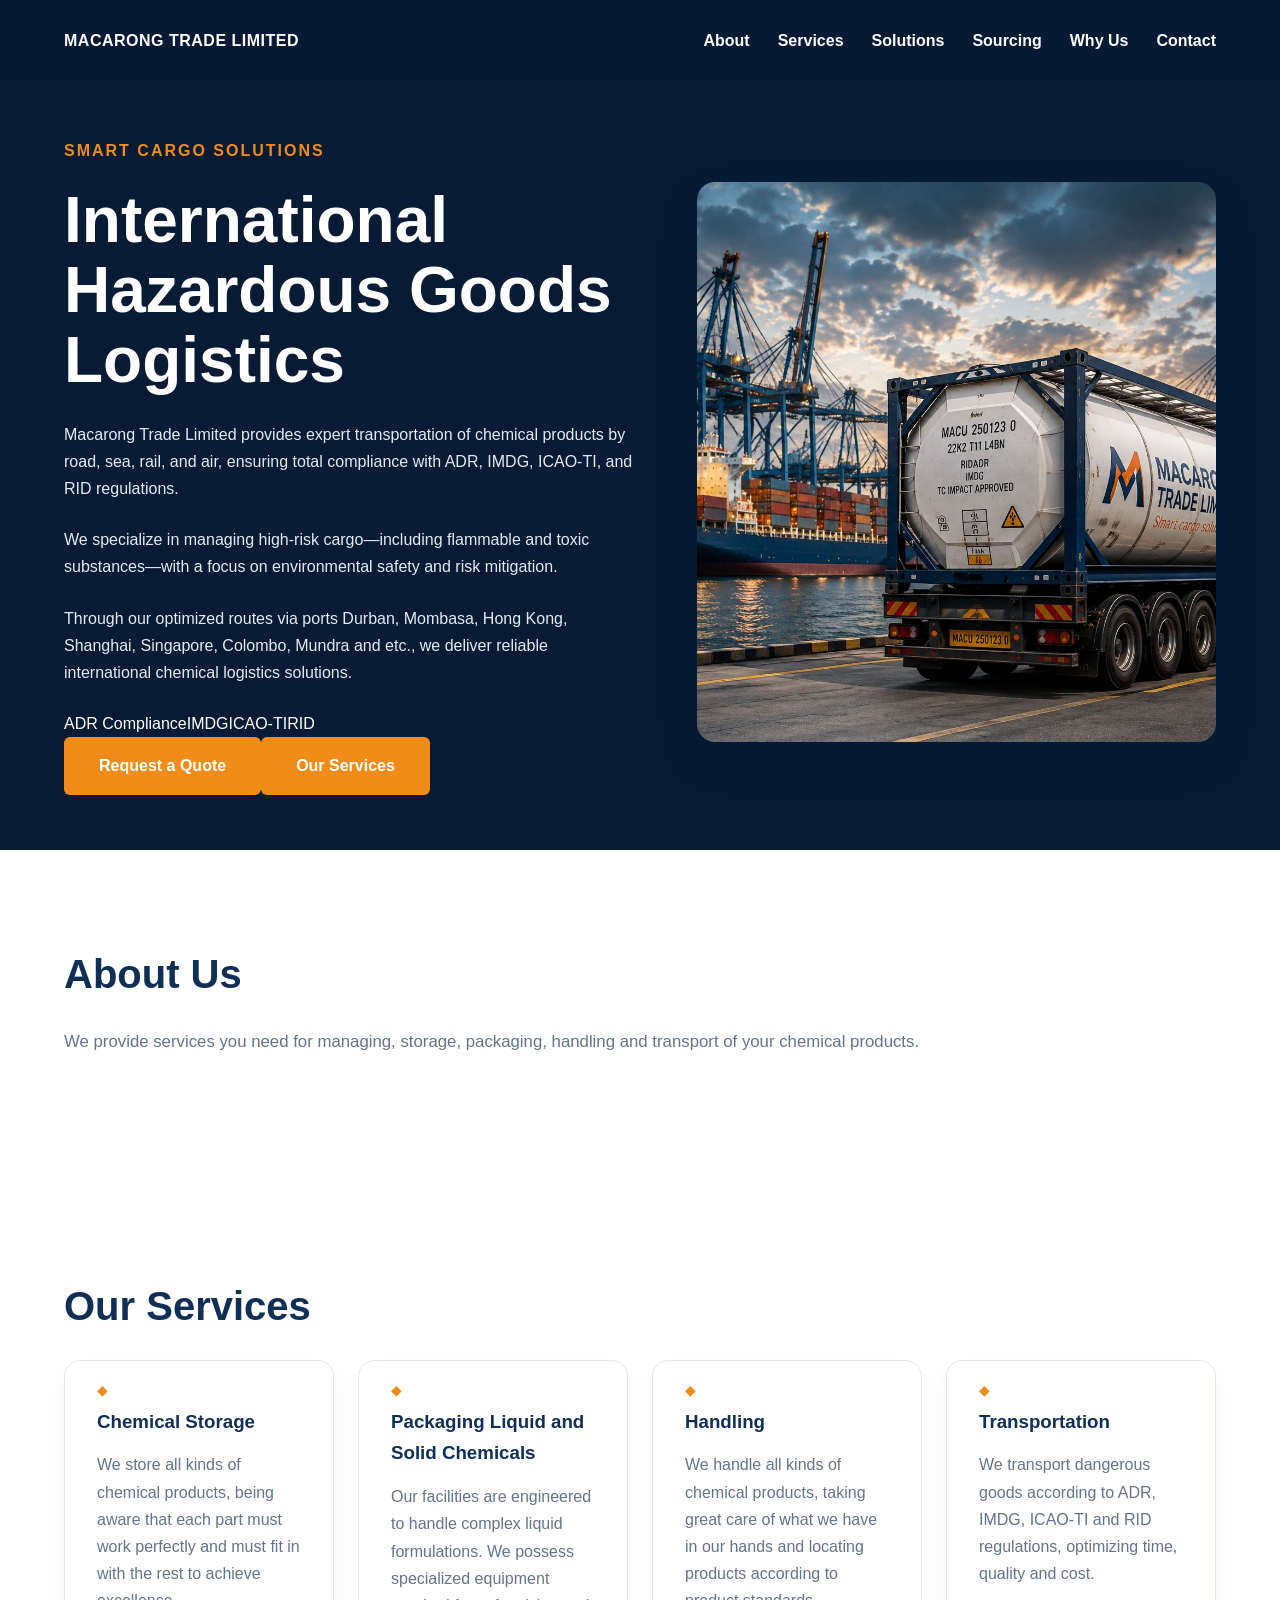
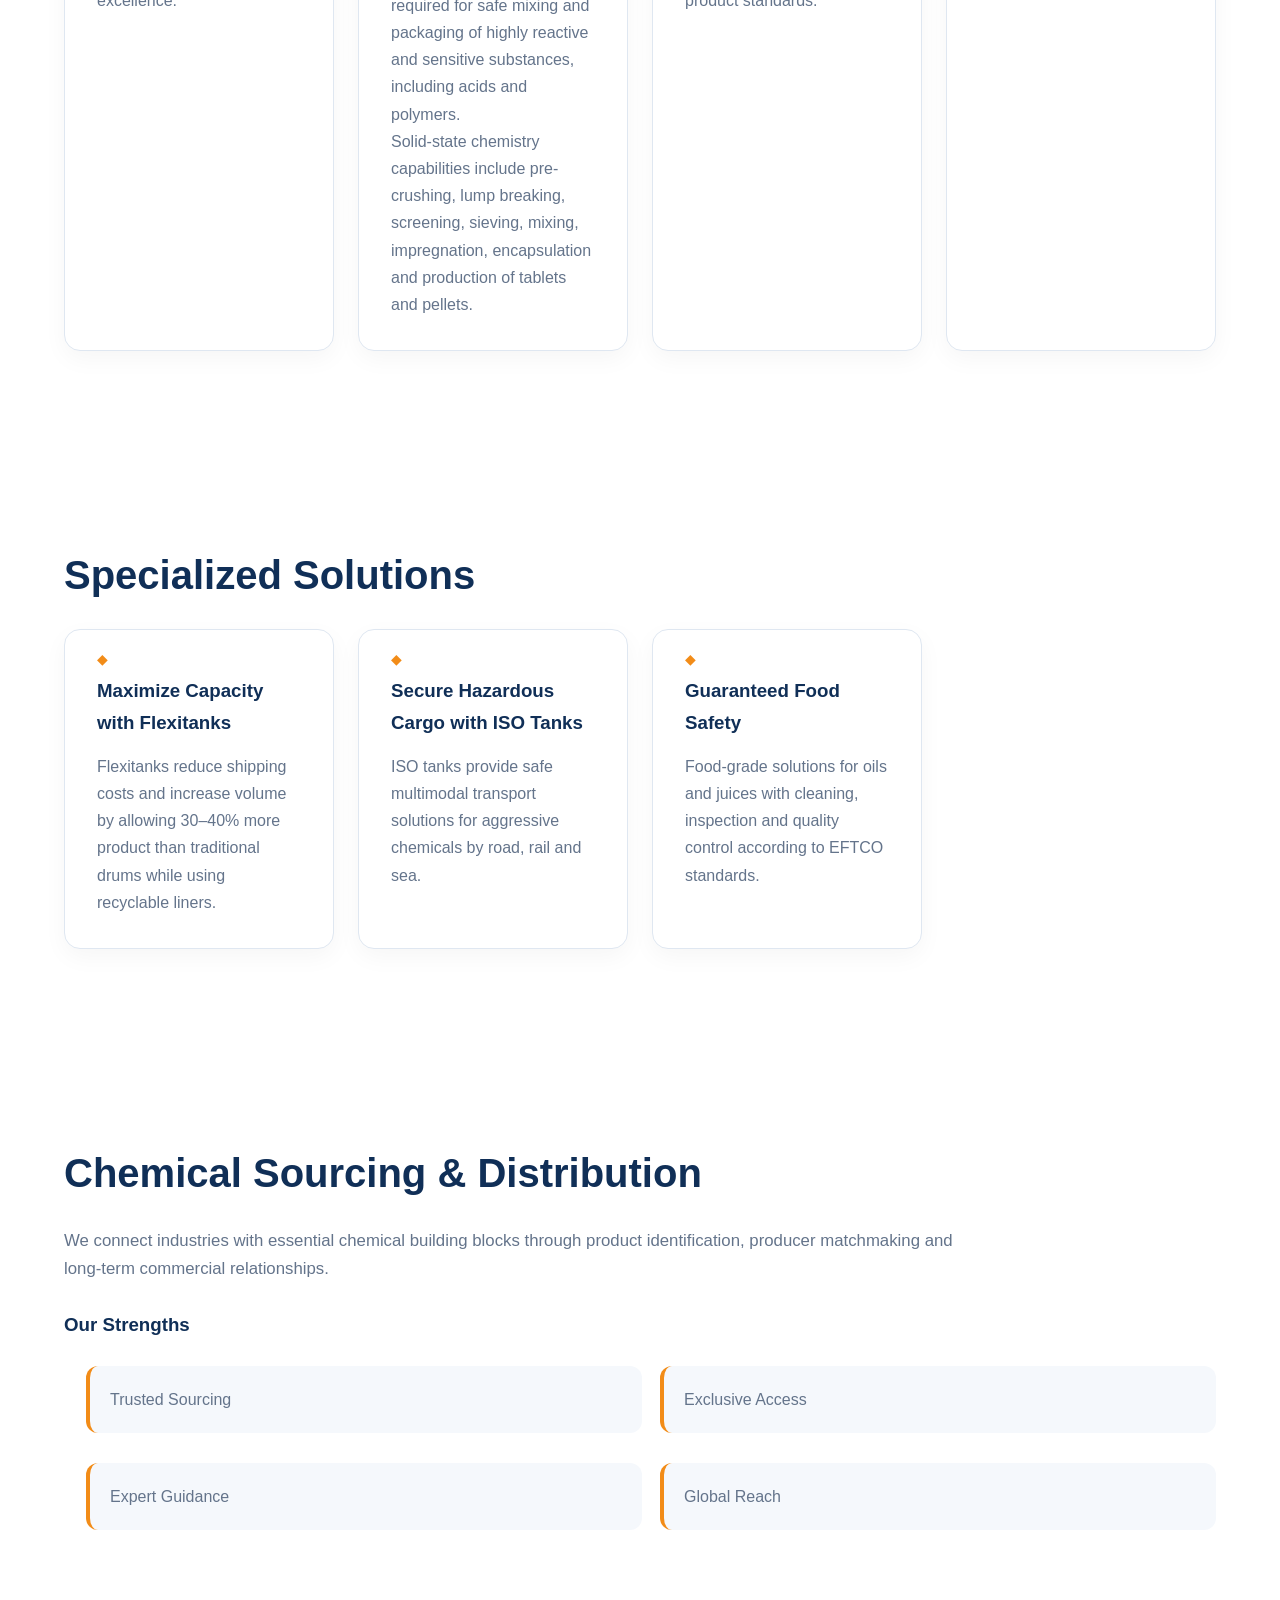
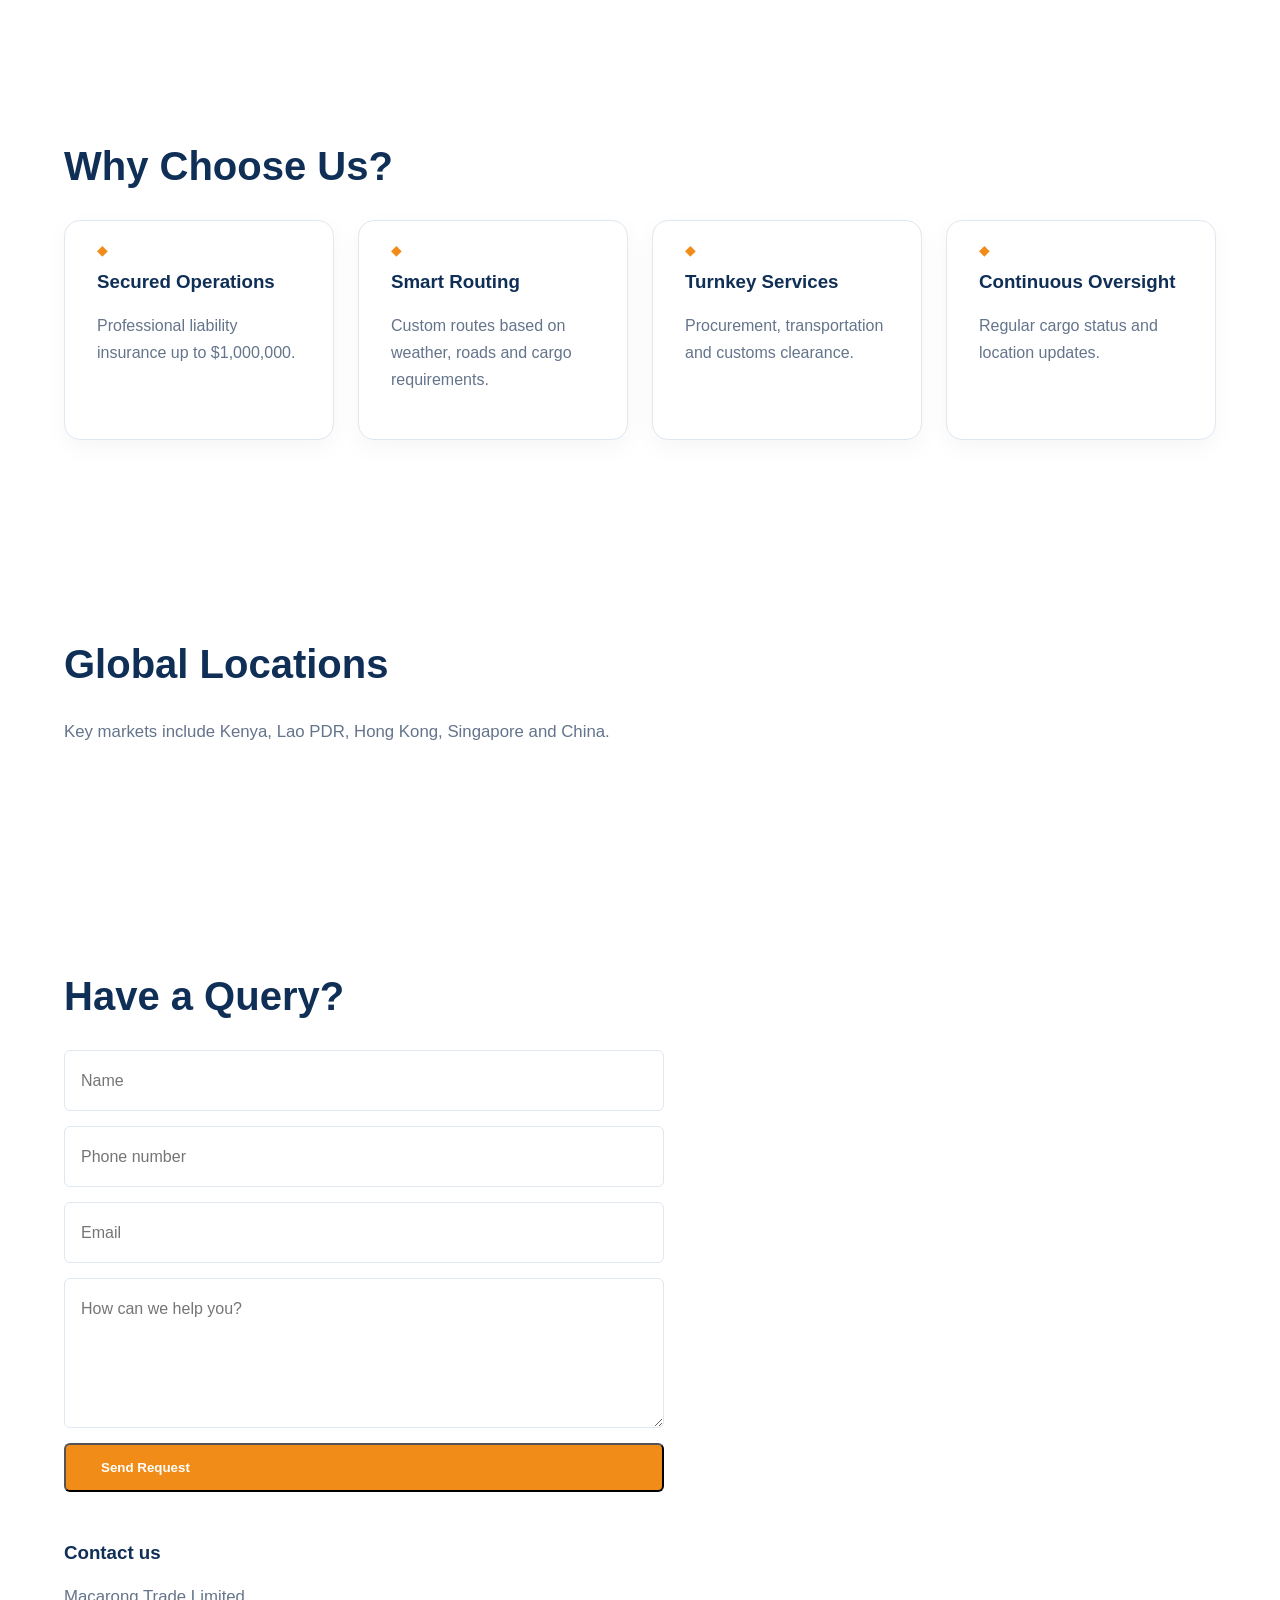
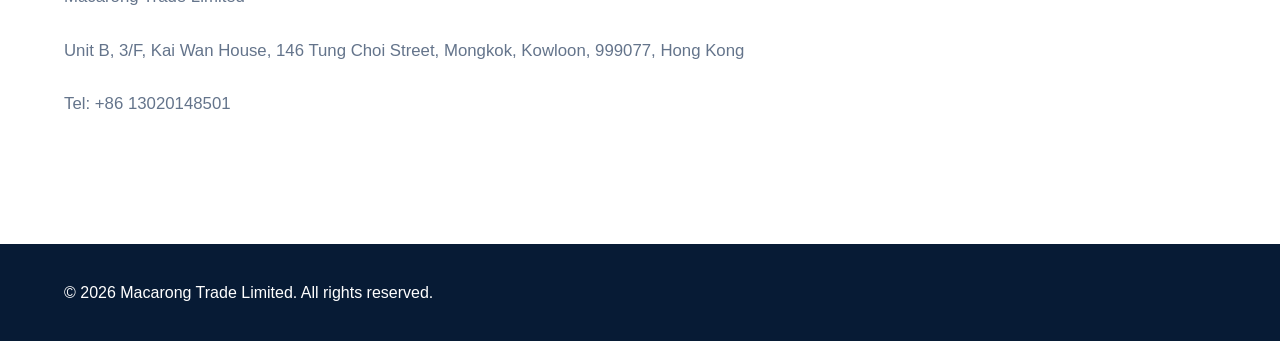
==== commit 023f9b7a: "Enhance hero section with compliance highlights and CTAs" ====
--- a/index.html
+++ b/index.html
@@ -11,7 +11,7 @@
 <body>
 <header class="header"><div class="container nav"><div class="logo">MACARONG TRADE LIMITED</div><nav><a href="#about">About</a><a href="#services">Services</a><a href="#solutions">Solutions</a><a href="#sourcing">Sourcing</a><a href="#why">Why Us</a><a href="#contact">Contact</a></nav></div></header>
 <main>
-<section class="hero"><div class="container hero-content"><div><p class="tagline">Smart Cargo Solutions</p><h1>International Hazardous Goods Logistics</h1><p>Macarong Trade Limited provides expert transportation of chemical products by road, sea, rail, and air, ensuring total compliance with ADR, IMDG, ICAO-TI, and RID regulations.</p><p>We specialize in managing high-risk cargo—including flammable and toxic substances—with a focus on environmental safety and risk mitigation.</p><p>Through our optimized routes via ports Durban, Mombasa, Hong Kong, Shanghai, Singapore, Colombo, Mundra and etc.</p><a class="button" href="#contact">Request a Quote</a></div><div class="hero-image"><img src="assets/images/hero.jpg" alt="ISO tank logistics"></div></div></section>
+<section class="hero"><div class="container hero-content"><div><p class="tagline">Smart Cargo Solutions</p><h1>International Hazardous Goods Logistics</h1><p>Macarong Trade Limited provides expert transportation of chemical products by road, sea, rail, and air, ensuring total compliance with ADR, IMDG, ICAO-TI, and RID regulations.</p><p>We specialize in managing high-risk cargo—including flammable and toxic substances—with a focus on environmental safety and risk mitigation.</p><p>Through our optimized routes via ports Durban, Mombasa, Hong Kong, Shanghai, Singapore, Colombo, Mundra and etc., we deliver reliable international chemical logistics solutions.</p><div class="hero-badges"><span>ADR Compliance</span><span>IMDG</span><span>ICAO-TI</span><span>RID</span></div><div class="hero-actions"><a class="button" href="#contact">Request a Quote</a><a class="button secondary" href="#services">Our Services</a></div></div><div class="hero-image"><img src="assets/images/hero.jpg" alt="ISO tank logistics"></div></div></section>
 <section id="about" class="section"><div class="container"><h2>About Us</h2><p>We provide services you need for managing, storage, packaging, handling and transport of your chemical products.</p></div></section>
 <section id="services" class="section"><div class="container"><h2>Our Services</h2><div class="cards"><article><h3>Chemical Storage</h3><p>We store all kinds of chemical products, being aware that each part must work perfectly and must fit in with the rest to achieve excellence.</p></article><article><h3>Packaging Liquid and Solid Chemicals</h3><p>Our facilities are engineered to handle complex liquid formulations. We possess specialized equipment required for safe mixing and packaging of highly reactive and sensitive substances, including acids and polymers.</p><p>Solid-state chemistry capabilities include pre-crushing, lump breaking, screening, sieving, mixing, impregnation, encapsulation and production of tablets and pellets.</p></article><article><h3>Handling</h3><p>We handle all kinds of chemical products, taking great care of what we have in our hands and locating products according to product standards.</p></article><article><h3>Transportation</h3><p>We transport dangerous goods according to ADR, IMDG, ICAO-TI and RID regulations, optimizing time, quality and cost.</p></article></div></div></section>
 <section id="solutions" class="section"><div class="container"><h2>Specialized Solutions</h2><div class="cards"><article><h3>Maximize Capacity with Flexitanks</h3><p>Flexitanks reduce shipping costs and increase volume by allowing 30–40% more product than traditional drums while using recyclable liners.</p></article><article><h3>Secure Hazardous Cargo with ISO Tanks</h3><p>ISO tanks provide safe multimodal transport solutions for aggressive chemicals by road, rail and sea.</p></article><article><h3>Guaranteed Food Safety</h3><p>Food-grade solutions for oils and juices with cleaning, inspection and quality control according to EFTCO standards.</p></article></div></div></section>
--- a/css/style.css
+++ b/css/style.css
@@ -3,10 +3,15 @@
 .header{position:fixed;top:0;left:0;width:100%;z-index:1000;background:rgba(7,27,53,.96)}.nav{height:82px;display:flex;align-items:center;justify-content:space-between}.logo{color:#fff;font-weight:800;letter-spacing:.5px}nav{display:flex;gap:28px}nav a{color:#fff;text-decoration:none;font-weight:600}nav a:hover{color:var(--accent)}
 .hero{min-height:850px;padding-top:82px;display:flex;align-items:center;color:#fff;background:var(--navy)}.hero-content{display:grid;grid-template-columns:1.05fr .95fr;gap:60px;align-items:center}.hero-image img{width:100%;height:560px;object-fit:cover;border-radius:18px;box-shadow:var(--shadow)}.tagline{text-transform:uppercase;color:var(--accent);font-weight:800;letter-spacing:2px;margin-bottom:20px}h1{font-size:clamp(2.5rem,5vw,4.2rem);line-height:1.1;color:#fff;margin-bottom:25px}h2{color:var(--primary);font-size:2.5rem;line-height:1.2;margin-bottom:30px}h3{color:var(--primary);margin-bottom:14px}.hero p:not(.tagline){color:#e4ebf5;margin-bottom:24px}.button{display:inline-flex;padding:15px 35px;background:var(--accent);color:#fff;border-radius:6px;text-decoration:none;font-weight:800}
 .section{padding:100px 0}.section> .container>p{max-width:900px;color:var(--muted);font-size:1.05rem;margin-bottom:25px}
-.cards{display:grid;grid-template-columns:repeat(4,1fr);gap:24px}.cards article,.solution-card{background:#fff;border:1px solid var(--border);border-radius:16px;box-shadow:0 8px 25px rgba(0,0,0,.04);transition:.25s}.cards article{padding:32px}.cards article p,.solution-card p{color:var(--muted)}.cards article:hover,.solution-card:hover{box-shadow:var(--shadow);transform:translateY(-5px)}
+.cards{display:grid;grid-template-columns:repeat(4,1fr);gap:24px}.cards article,.solution-card{background:#fff;border:1px solid var(--border);border-radius:16px;box-shadow:0 8px 25px rgba(0,0,0,.04);transition:.25s;position:relative}.cards article{padding:32px;padding-top:45px}.cards article:before{content:'◆';position:absolute;top:18px;left:32px;color:var(--accent);font-size:14px}.cards article p,.solution-card p{color:var(--muted)}.cards article:hover,.solution-card:hover{box-shadow:var(--shadow);transform:translateY(-5px)}
 .solutions-grid{display:grid;grid-template-columns:repeat(3,1fr);gap:28px}.solution-card{padding:32px}.solution-card p{line-height:1.75}
 ul{padding-left:22px;color:var(--muted)}li{margin-bottom:12px}
 .map-placeholder{height:380px;margin-top:40px;border-radius:18px;background:#eaf1f8;display:flex;align-items:center;justify-content:center;color:var(--primary);font-weight:700;border:1px solid var(--border)}
 .contact form{margin-bottom:45px}.contact input,.contact textarea{width:100%}form{display:grid;gap:15px;max-width:600px}input,textarea{padding:16px;border:1px solid var(--border);border-radius:6px;font:inherit}textarea{min-height:150px}.contact h3{margin-top:35px}
 footer{background:var(--navy);color:#fff;padding:35px 0}
-@media(max-width:900px){.hero{padding:120px 0 70px}.hero-content{grid-template-columns:1fr}.hero-image img{height:320px}.cards,.solutions-grid{grid-template-columns:1fr 1fr}}@media(max-width:600px){nav{display:none}.cards,.solutions-grid{grid-template-columns:1fr}h1{font-size:2.4rem}.section{padding:60px 0}.map-placeholder{height:240px}}+#why .cards article{min-height:220px;display:flex;flex-direction:column;justify-content:flex-start}
+#sourcing ul{display:grid;grid-template-columns:repeat(2,1fr);gap:18px;margin-top:25px}
+#sourcing li{background:var(--light);padding:20px;border-radius:12px;list-style:none;border-left:4px solid var(--accent)}
+#solutions .cards article{min-height:260px}
+@media(max-width:900px){.hero{padding:120px 0 70px}.hero-content{grid-template-columns:1fr}.hero-image img{height:320px}.cards,.solutions-grid{grid-template-columns:1fr 1fr}#sourcing ul{grid-template-columns:1fr}}
+@media(max-width:600px){nav{display:none}.cards,.solutions-grid{grid-template-columns:1fr}h1{font-size:2.4rem}.section{padding:60px 0}.map-placeholder{height:240px}}
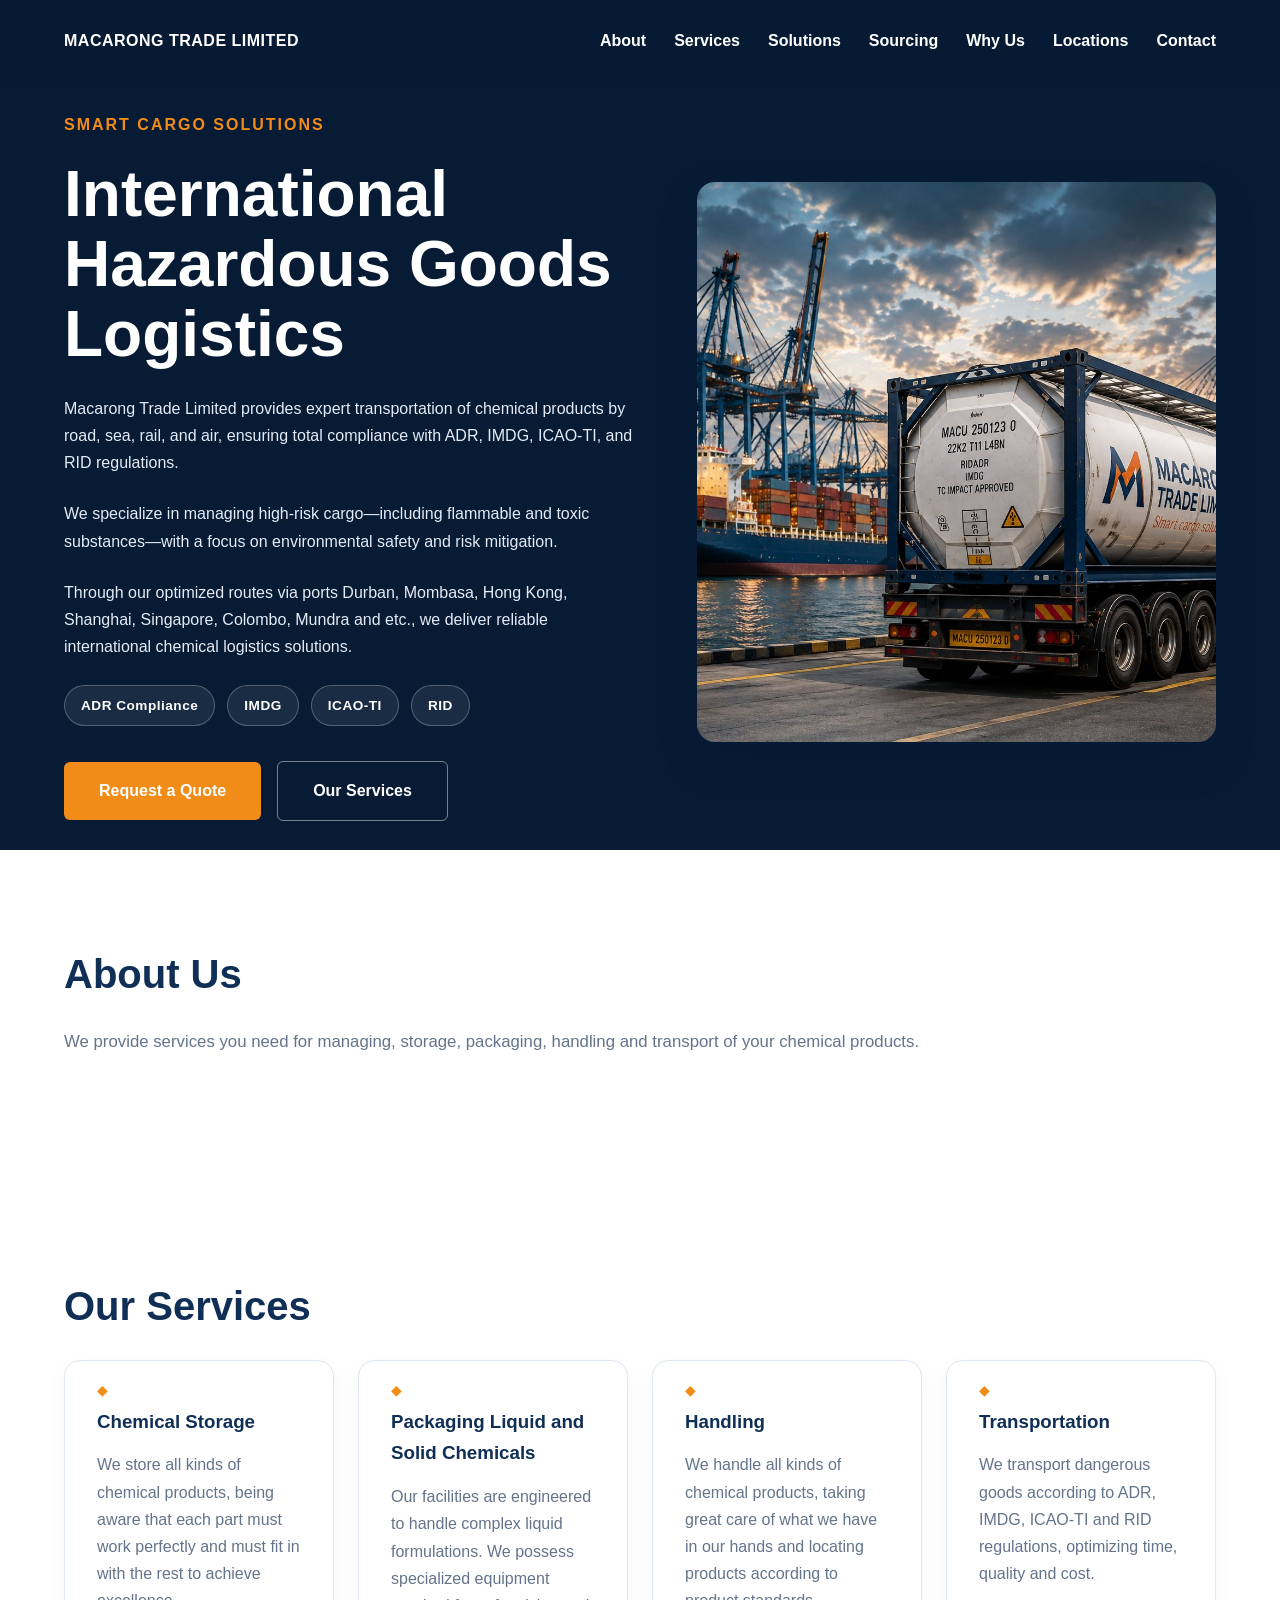
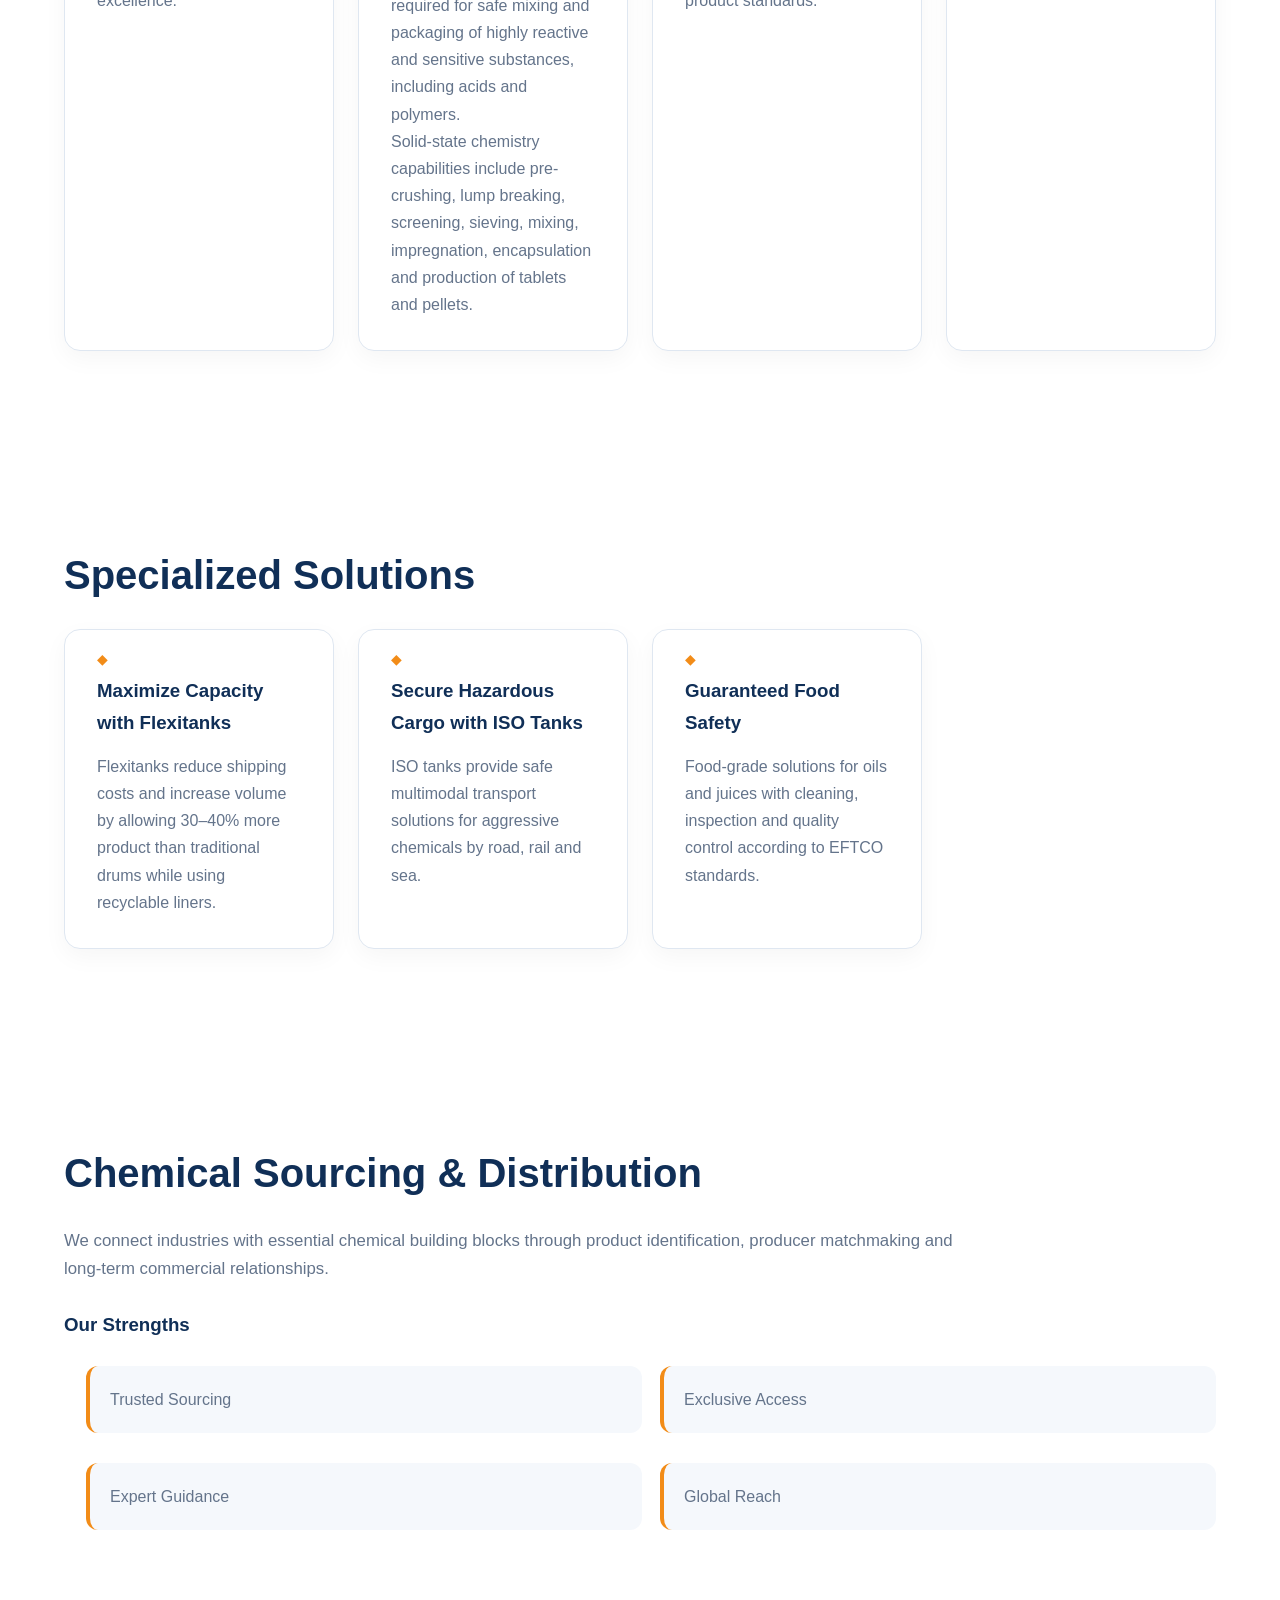
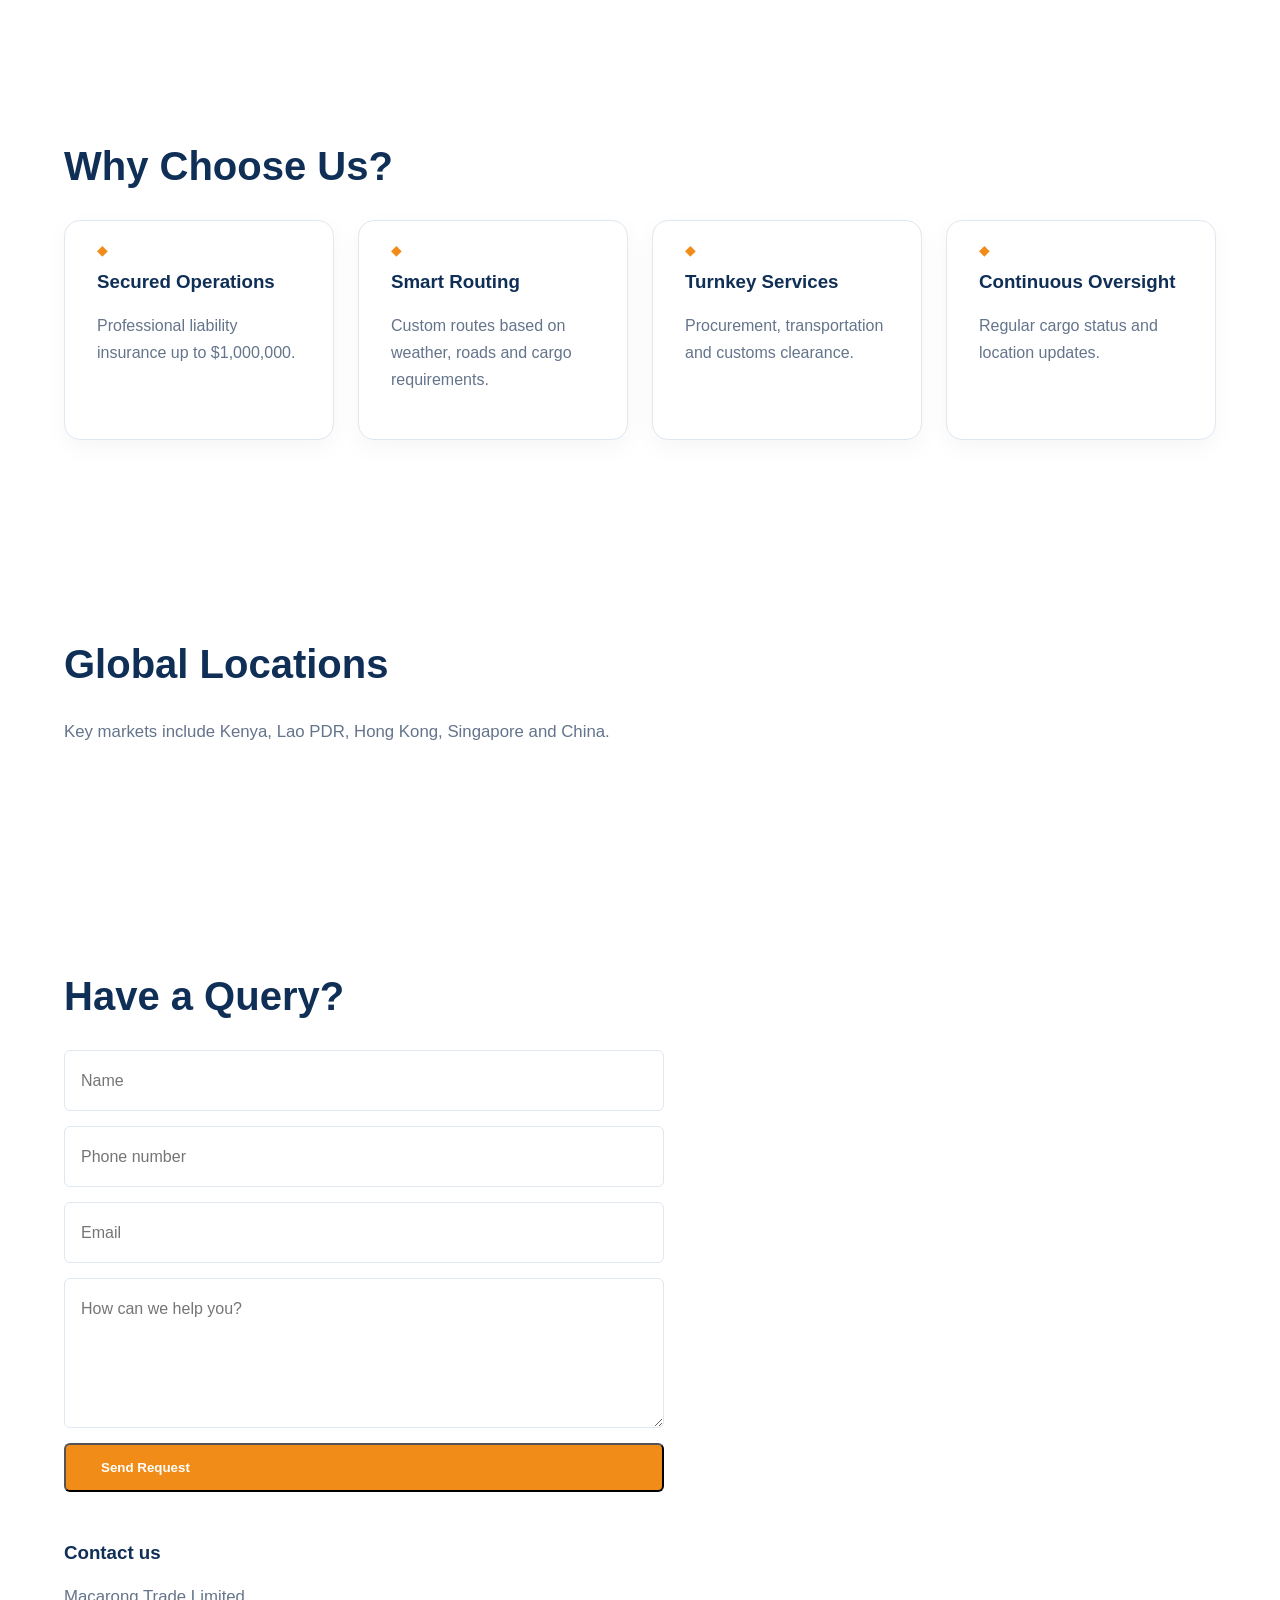
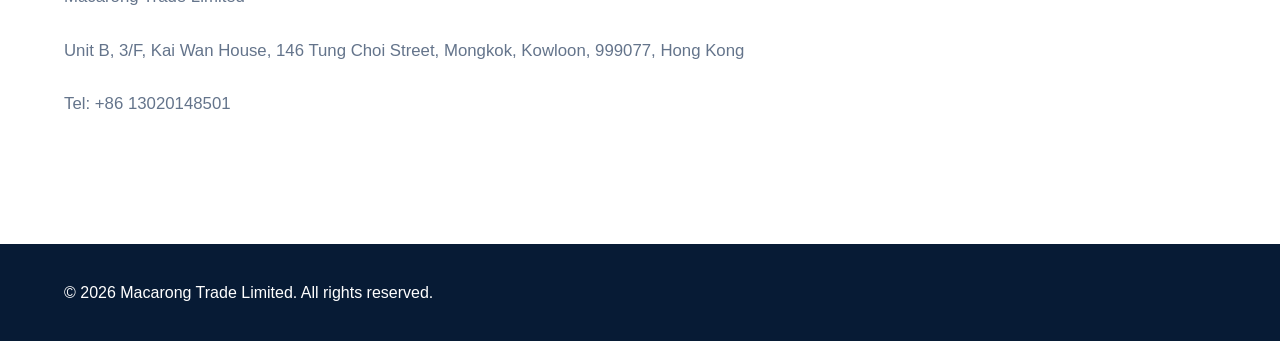
==== commit b43242d7: "Add Locations link to navigation" ====
--- a/index.html
+++ b/index.html
@@ -1,15 +1,13 @@
 <!DOCTYPE html>
 <html lang="en">
 <head>
-<meta charset="UTF-8">
-<meta name="viewport" content="width=device-width, initial-scale=1.0">
+<meta charset="UTF-8"><meta name="viewport" content="width=device-width, initial-scale=1.0">
 <title>Macarong Trade Limited | International Hazardous Goods Logistics</title>
 <meta name="description" content="International hazardous goods logistics, chemical storage, packaging, handling, transportation and sourcing solutions.">
-<link rel="stylesheet" href="css/style.css">
-<link rel="stylesheet" href="css/responsive.css">
+<link rel="stylesheet" href="css/style.css"><link rel="stylesheet" href="css/responsive.css">
 </head>
 <body>
-<header class="header"><div class="container nav"><div class="logo">MACARONG TRADE LIMITED</div><nav><a href="#about">About</a><a href="#services">Services</a><a href="#solutions">Solutions</a><a href="#sourcing">Sourcing</a><a href="#why">Why Us</a><a href="#contact">Contact</a></nav></div></header>
+<header class="header"><div class="container nav"><div class="logo">MACARONG TRADE LIMITED</div><nav><a href="#about">About</a><a href="#services">Services</a><a href="#solutions">Solutions</a><a href="#sourcing">Sourcing</a><a href="#why">Why Us</a><a href="#locations">Locations</a><a href="#contact">Contact</a></nav></div></header>
 <main>
 <section class="hero"><div class="container hero-content"><div><p class="tagline">Smart Cargo Solutions</p><h1>International Hazardous Goods Logistics</h1><p>Macarong Trade Limited provides expert transportation of chemical products by road, sea, rail, and air, ensuring total compliance with ADR, IMDG, ICAO-TI, and RID regulations.</p><p>We specialize in managing high-risk cargo—including flammable and toxic substances—with a focus on environmental safety and risk mitigation.</p><p>Through our optimized routes via ports Durban, Mombasa, Hong Kong, Shanghai, Singapore, Colombo, Mundra and etc., we deliver reliable international chemical logistics solutions.</p><div class="hero-badges"><span>ADR Compliance</span><span>IMDG</span><span>ICAO-TI</span><span>RID</span></div><div class="hero-actions"><a class="button" href="#contact">Request a Quote</a><a class="button secondary" href="#services">Our Services</a></div></div><div class="hero-image"><img src="assets/images/hero.jpg" alt="ISO tank logistics"></div></div></section>
 <section id="about" class="section"><div class="container"><h2>About Us</h2><p>We provide services you need for managing, storage, packaging, handling and transport of your chemical products.</p></div></section>
--- a/css/style.css
+++ b/css/style.css
@@ -4,14 +4,7 @@
 .hero{min-height:850px;padding-top:82px;display:flex;align-items:center;color:#fff;background:var(--navy)}.hero-content{display:grid;grid-template-columns:1.05fr .95fr;gap:60px;align-items:center}.hero-image img{width:100%;height:560px;object-fit:cover;border-radius:18px;box-shadow:var(--shadow)}.tagline{text-transform:uppercase;color:var(--accent);font-weight:800;letter-spacing:2px;margin-bottom:20px}h1{font-size:clamp(2.5rem,5vw,4.2rem);line-height:1.1;color:#fff;margin-bottom:25px}h2{color:var(--primary);font-size:2.5rem;line-height:1.2;margin-bottom:30px}h3{color:var(--primary);margin-bottom:14px}.hero p:not(.tagline){color:#e4ebf5;margin-bottom:24px}.button{display:inline-flex;padding:15px 35px;background:var(--accent);color:#fff;border-radius:6px;text-decoration:none;font-weight:800}
 .section{padding:100px 0}.section> .container>p{max-width:900px;color:var(--muted);font-size:1.05rem;margin-bottom:25px}
 .cards{display:grid;grid-template-columns:repeat(4,1fr);gap:24px}.cards article,.solution-card{background:#fff;border:1px solid var(--border);border-radius:16px;box-shadow:0 8px 25px rgba(0,0,0,.04);transition:.25s;position:relative}.cards article{padding:32px;padding-top:45px}.cards article:before{content:'◆';position:absolute;top:18px;left:32px;color:var(--accent);font-size:14px}.cards article p,.solution-card p{color:var(--muted)}.cards article:hover,.solution-card:hover{box-shadow:var(--shadow);transform:translateY(-5px)}
-.solutions-grid{display:grid;grid-template-columns:repeat(3,1fr);gap:28px}.solution-card{padding:32px}.solution-card p{line-height:1.75}
-ul{padding-left:22px;color:var(--muted)}li{margin-bottom:12px}
-.map-placeholder{height:380px;margin-top:40px;border-radius:18px;background:#eaf1f8;display:flex;align-items:center;justify-content:center;color:var(--primary);font-weight:700;border:1px solid var(--border)}
-.contact form{margin-bottom:45px}.contact input,.contact textarea{width:100%}form{display:grid;gap:15px;max-width:600px}input,textarea{padding:16px;border:1px solid var(--border);border-radius:6px;font:inherit}textarea{min-height:150px}.contact h3{margin-top:35px}
-footer{background:var(--navy);color:#fff;padding:35px 0}
-#why .cards article{min-height:220px;display:flex;flex-direction:column;justify-content:flex-start}
-#sourcing ul{display:grid;grid-template-columns:repeat(2,1fr);gap:18px;margin-top:25px}
-#sourcing li{background:var(--light);padding:20px;border-radius:12px;list-style:none;border-left:4px solid var(--accent)}
-#solutions .cards article{min-height:260px}
+.solutions-grid{display:grid;grid-template-columns:repeat(3,1fr);gap:28px}.solution-card{padding:32px}.solution-card p{line-height:1.75}ul{padding-left:22px;color:var(--muted)}li{margin-bottom:12px}.map-placeholder{height:380px;margin-top:40px;border-radius:18px;background:#eaf1f8;display:flex;align-items:center;justify-content:center;color:var(--primary);font-weight:700;border:1px solid var(--border)}.contact form{margin-bottom:45px}.contact input,.contact textarea{width:100%}form{display:grid;gap:15px;max-width:600px}input,textarea{padding:16px;border:1px solid var(--border);border-radius:6px;font:inherit}textarea{min-height:150px}.contact h3{margin-top:35px}footer{background:var(--navy);color:#fff;padding:35px 0}#why .cards article{min-height:220px;display:flex;flex-direction:column;justify-content:flex-start}#sourcing ul{display:grid;grid-template-columns:repeat(2,1fr);gap:18px;margin-top:25px}#sourcing li{background:var(--light);padding:20px;border-radius:12px;list-style:none;border-left:4px solid var(--accent)}#solutions .cards article{min-height:260px}
+.hero-badges{display:flex;flex-wrap:wrap;gap:12px;margin:25px 0 35px}.hero-badges span{border:1px solid rgba(255,255,255,.25);background:rgba(255,255,255,.08);color:#fff;padding:8px 16px;border-radius:30px;font-size:.85rem;font-weight:700;letter-spacing:.5px}.hero-actions{display:flex;gap:16px;align-items:center;flex-wrap:wrap}.button.secondary{background:transparent;border:1px solid rgba(255,255,255,.45)}.button.secondary:hover{background:#fff;color:var(--navy)}
 @media(max-width:900px){.hero{padding:120px 0 70px}.hero-content{grid-template-columns:1fr}.hero-image img{height:320px}.cards,.solutions-grid{grid-template-columns:1fr 1fr}#sourcing ul{grid-template-columns:1fr}}
-@media(max-width:600px){nav{display:none}.cards,.solutions-grid{grid-template-columns:1fr}h1{font-size:2.4rem}.section{padding:60px 0}.map-placeholder{height:240px}}+@media(max-width:600px){nav{display:none}.cards,.solutions-grid{grid-template-columns:1fr}h1{font-size:2.4rem}.section{padding:60px 0}.map-placeholder{height:240px}.hero-actions{flex-direction:column;align-items:stretch}.hero-badges span{text-align:center}}
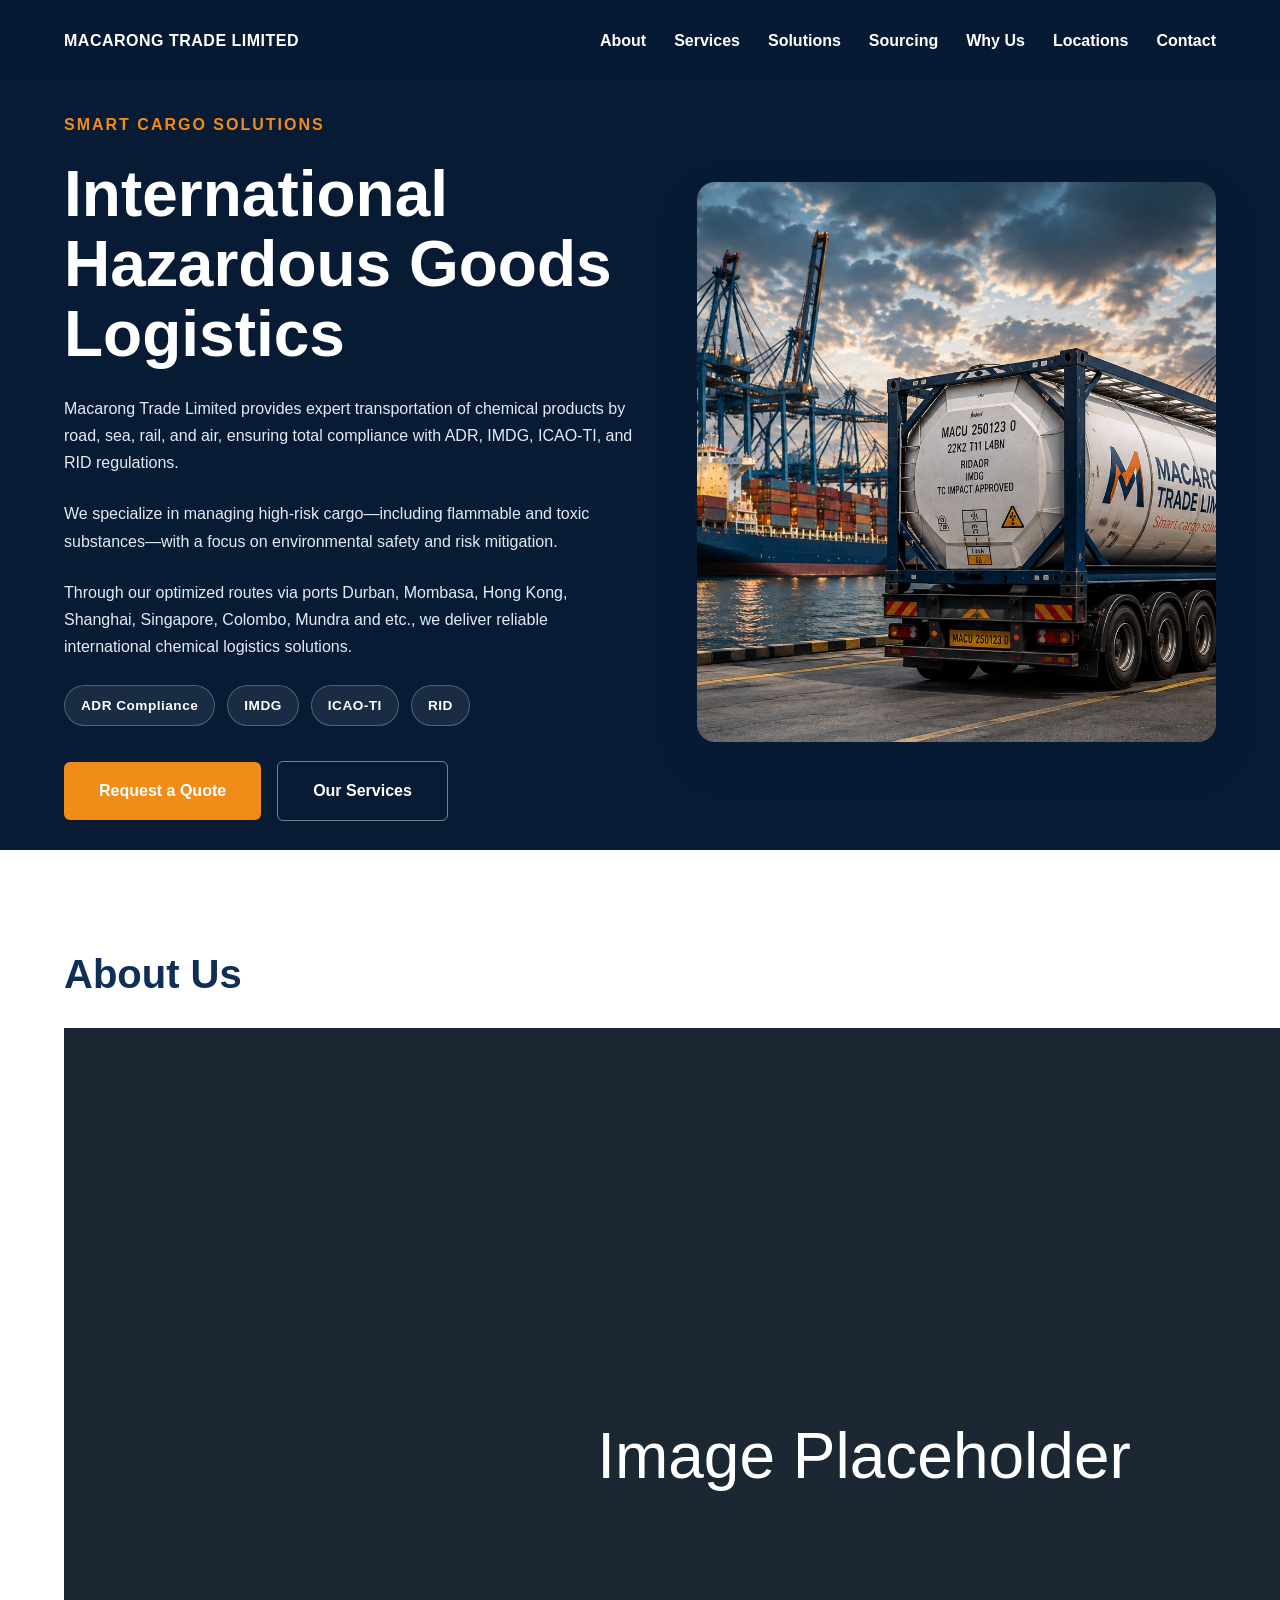
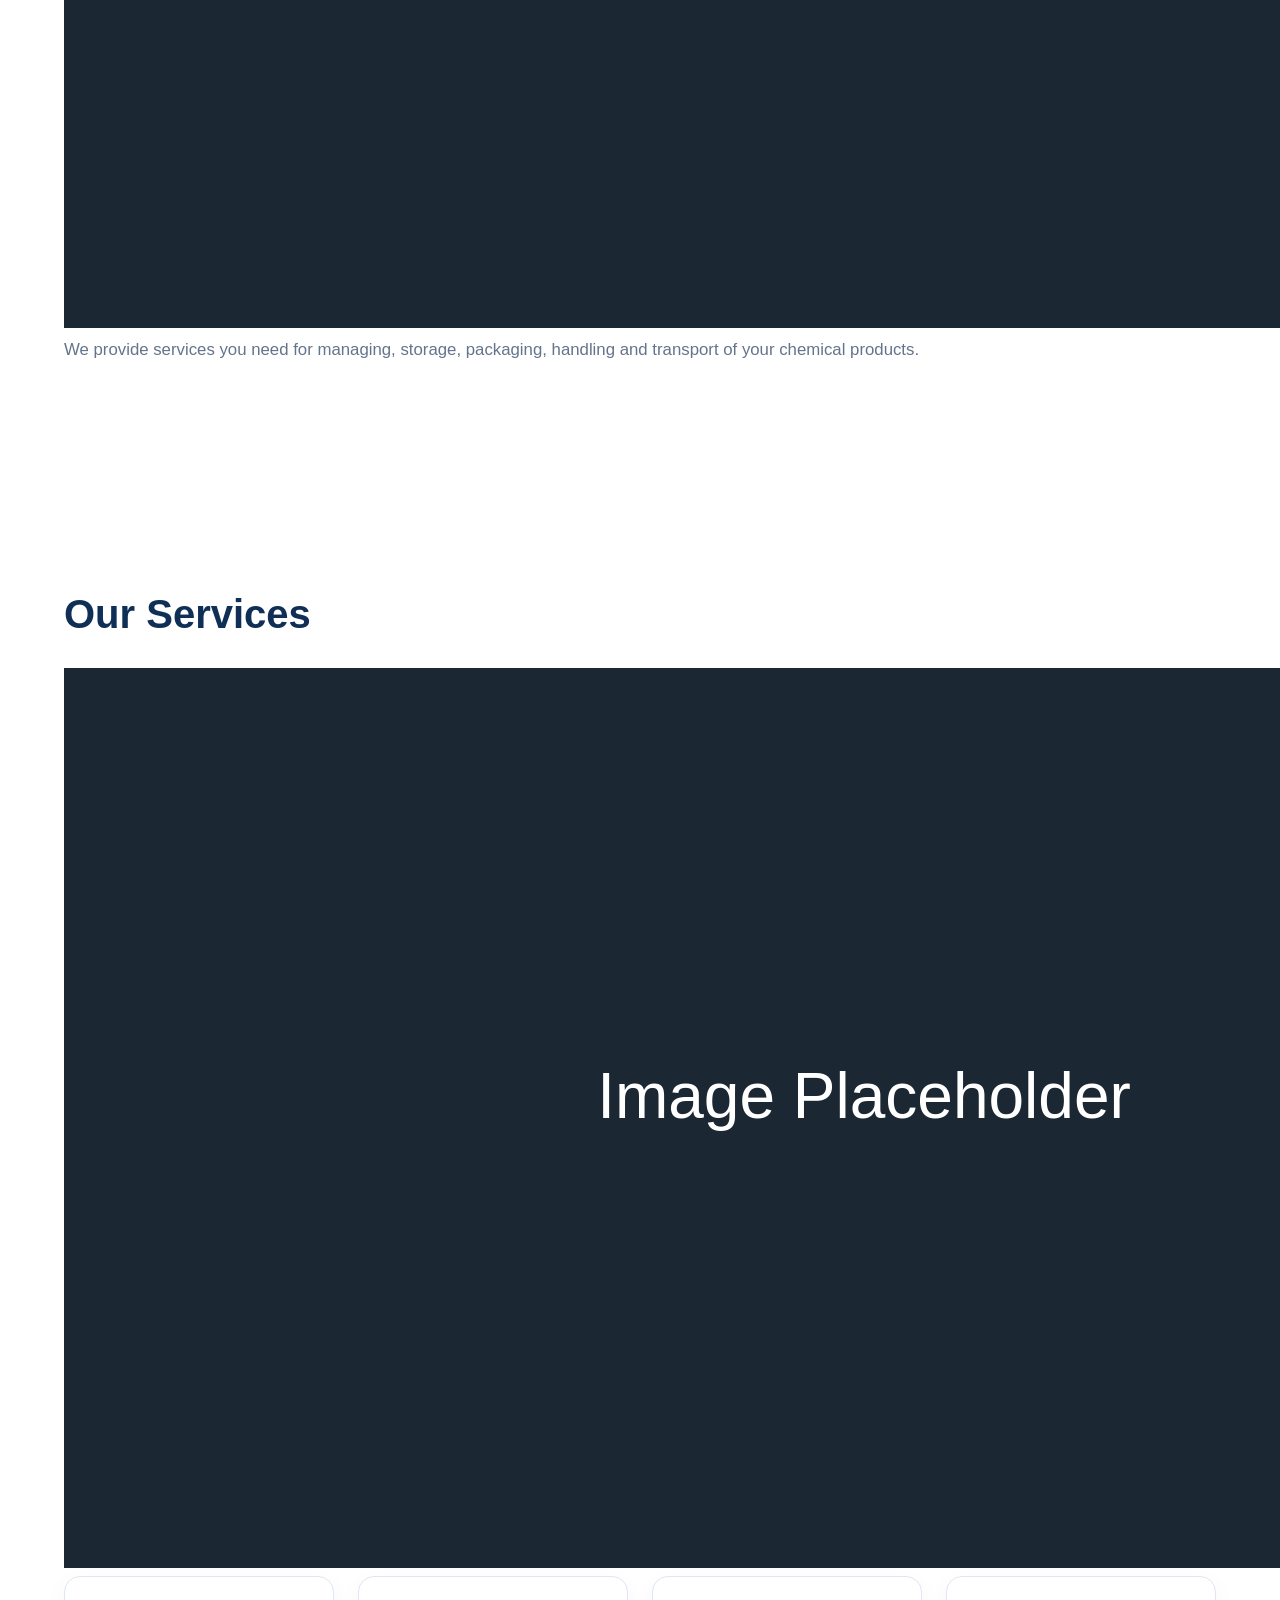
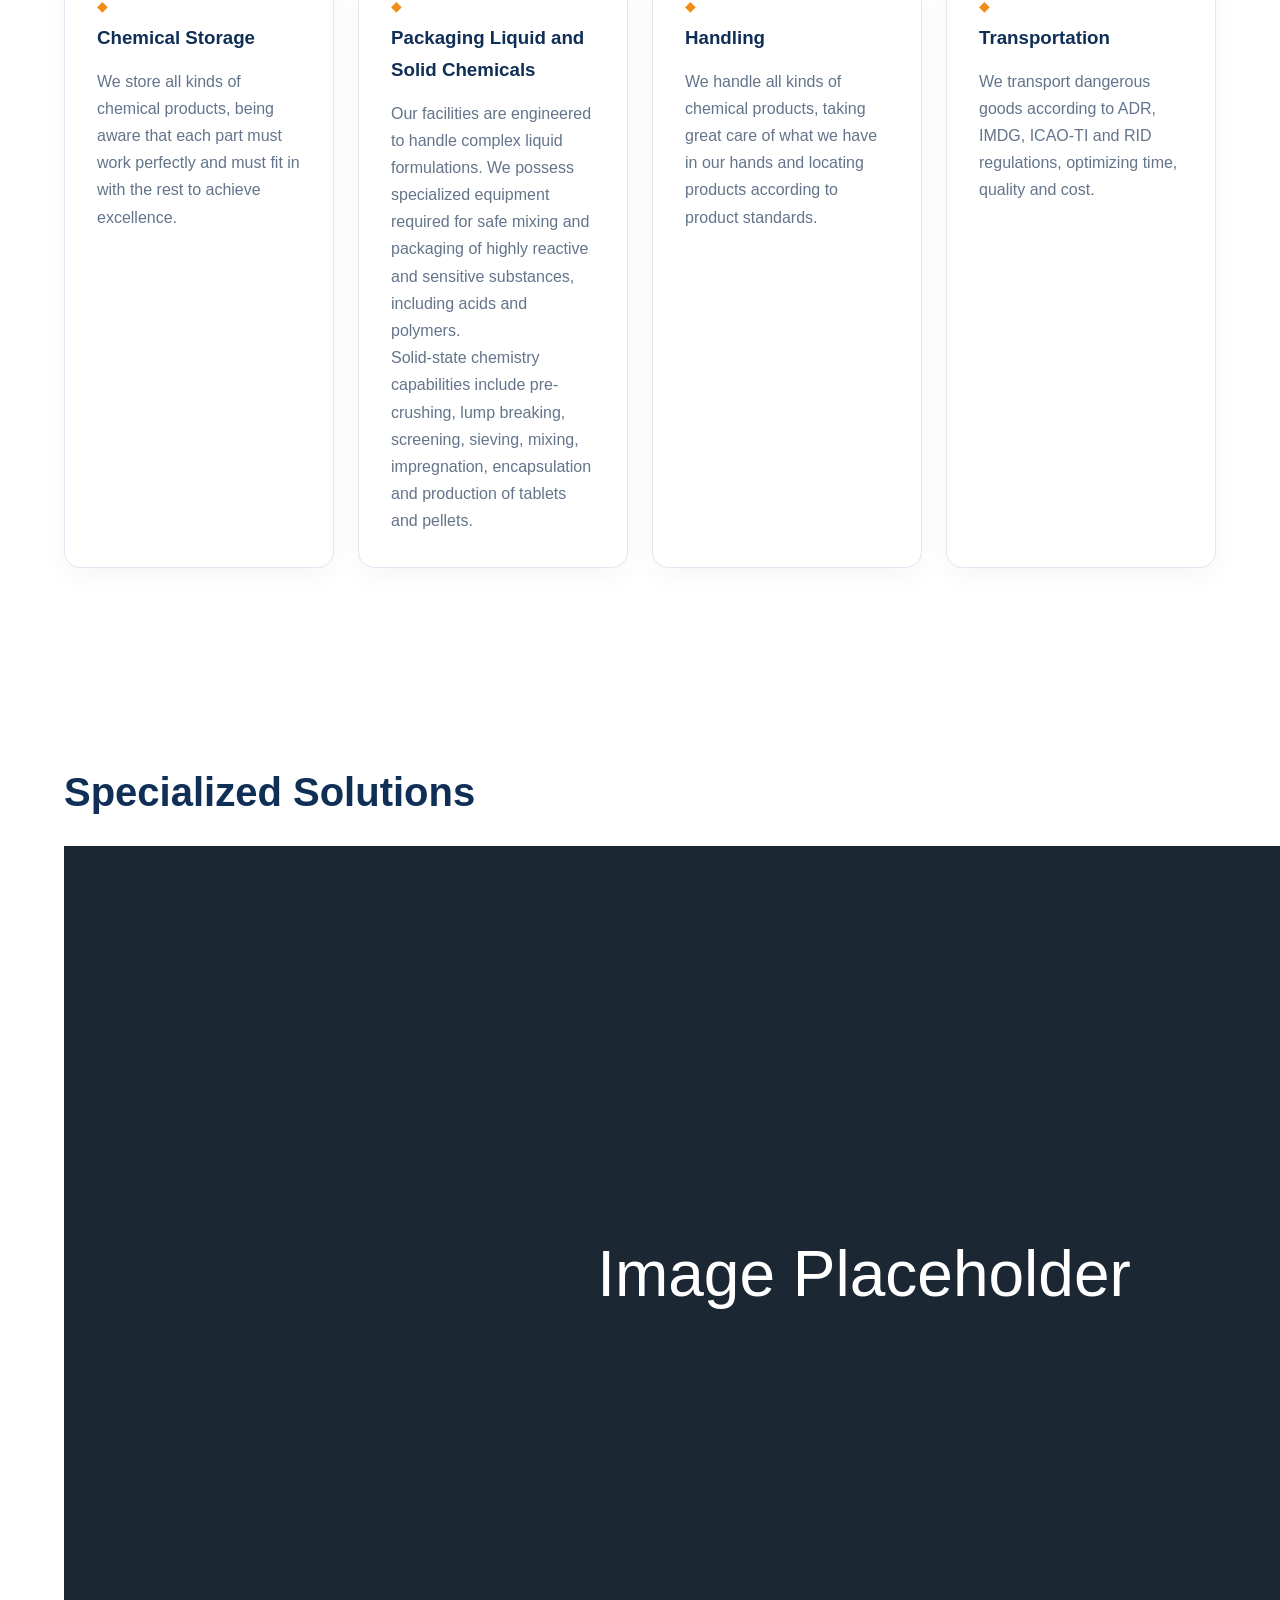
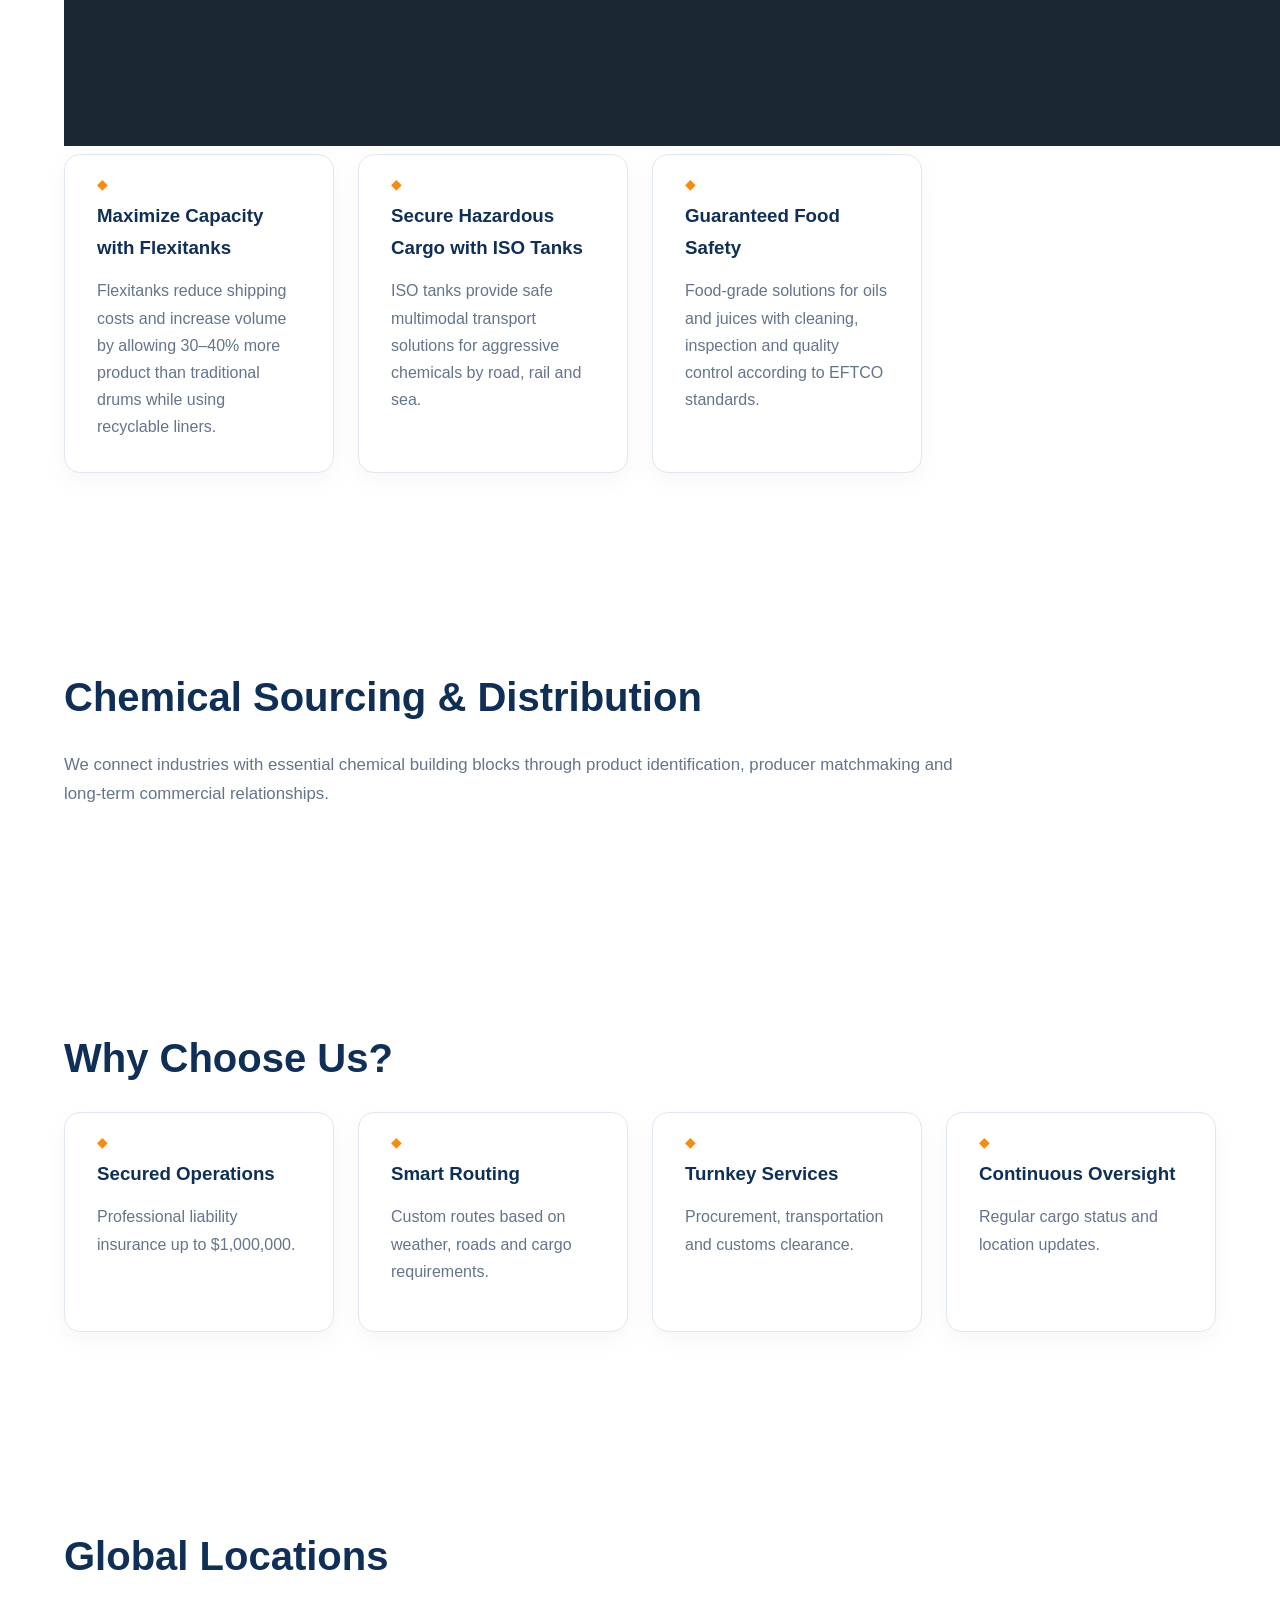
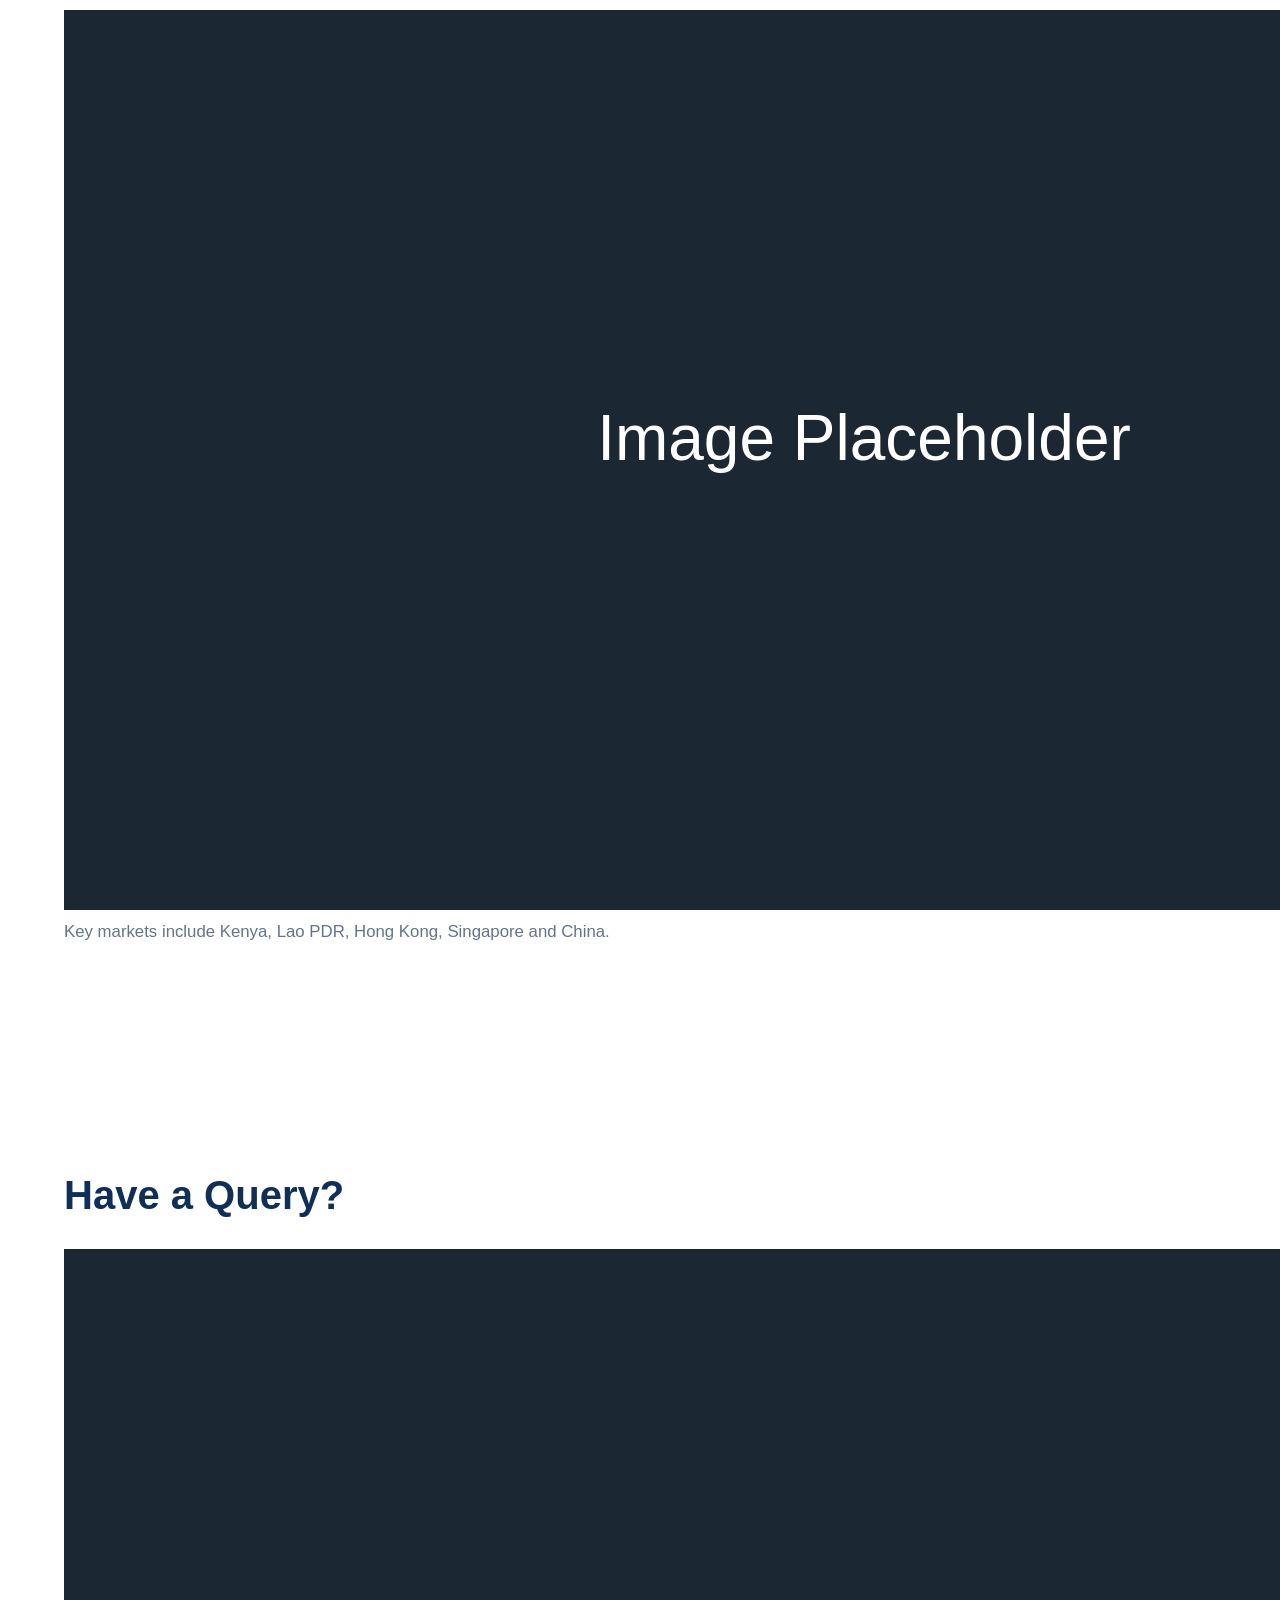
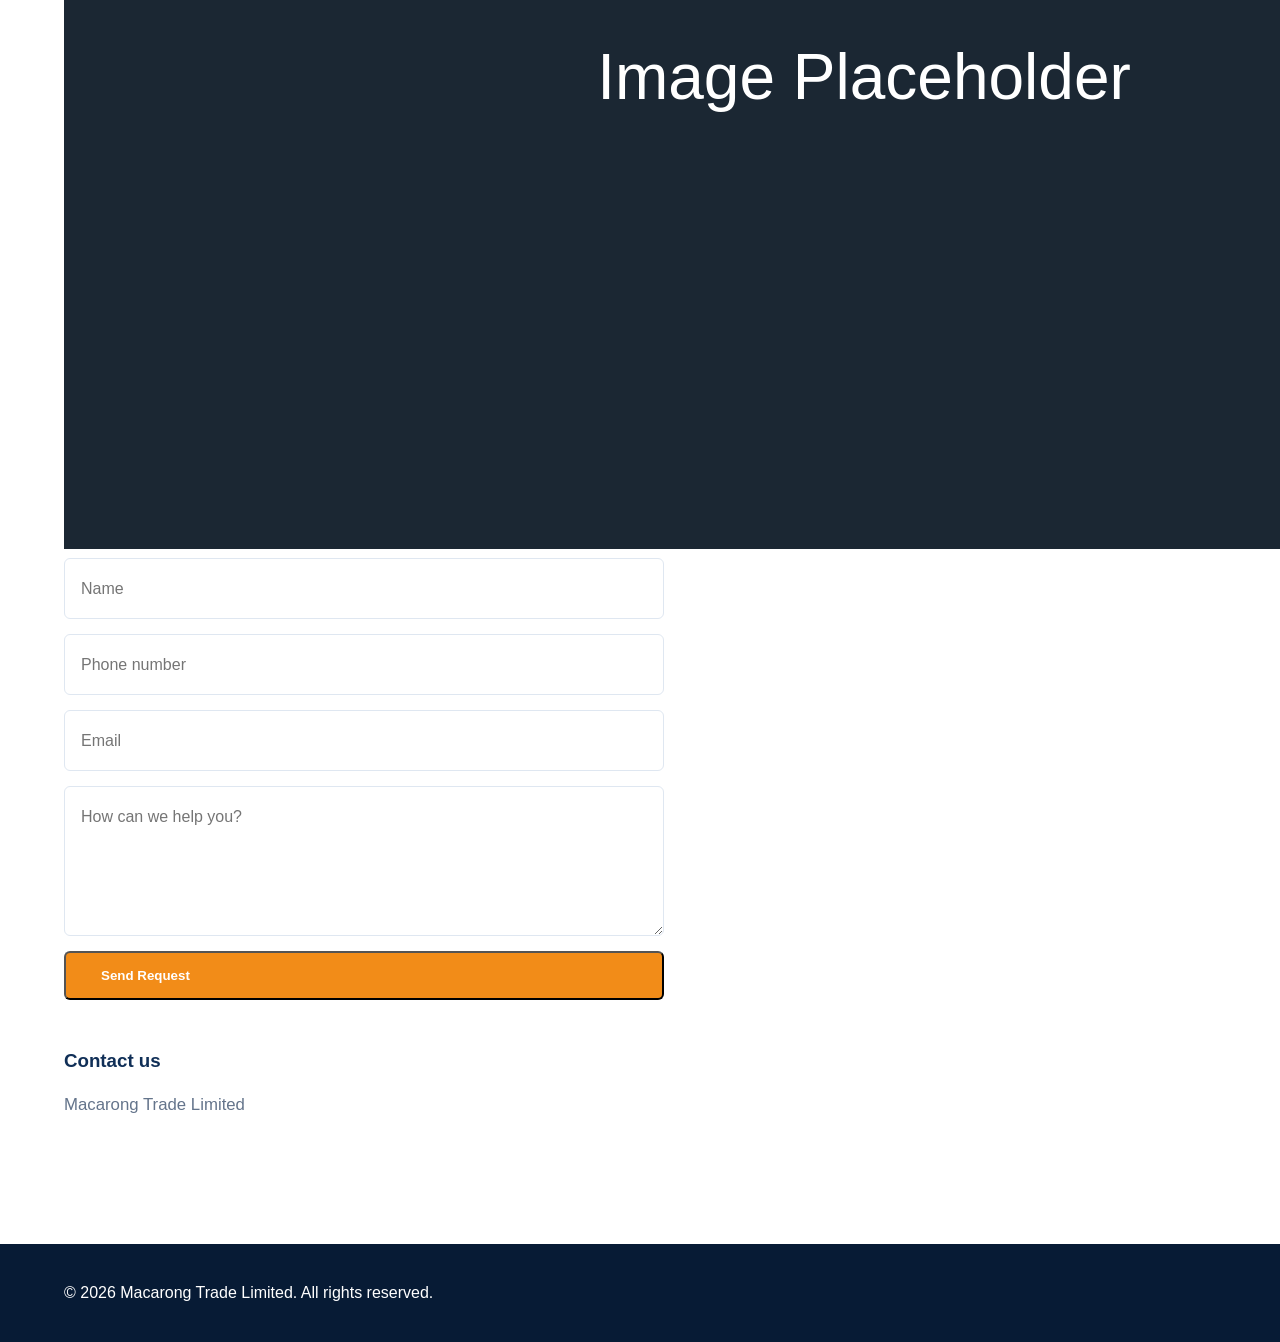
==== commit 472964cc: "Add image placeholders to landing sections" ====
--- a/index.html
+++ b/index.html
@@ -7,16 +7,20 @@
 <link rel="stylesheet" href="css/style.css"><link rel="stylesheet" href="css/responsive.css">
 </head>
 <body>
-<header class="header"><div class="container nav"><div class="logo">MACARONG TRADE LIMITED</div><nav><a href="#about">About</a><a href="#services">Services</a><a href="#solutions">Solutions</a><a href="#sourcing">Sourcing</a><a href="#why">Why Us</a><a href="#locations">Locations</a><a href="#contact">Contact</a></nav></div></header>
+<div id="header-placeholder"></div>
 <main>
 <section class="hero"><div class="container hero-content"><div><p class="tagline">Smart Cargo Solutions</p><h1>International Hazardous Goods Logistics</h1><p>Macarong Trade Limited provides expert transportation of chemical products by road, sea, rail, and air, ensuring total compliance with ADR, IMDG, ICAO-TI, and RID regulations.</p><p>We specialize in managing high-risk cargo—including flammable and toxic substances—with a focus on environmental safety and risk mitigation.</p><p>Through our optimized routes via ports Durban, Mombasa, Hong Kong, Shanghai, Singapore, Colombo, Mundra and etc., we deliver reliable international chemical logistics solutions.</p><div class="hero-badges"><span>ADR Compliance</span><span>IMDG</span><span>ICAO-TI</span><span>RID</span></div><div class="hero-actions"><a class="button" href="#contact">Request a Quote</a><a class="button secondary" href="#services">Our Services</a></div></div><div class="hero-image"><img src="assets/images/hero.jpg" alt="ISO tank logistics"></div></div></section>
-<section id="about" class="section"><div class="container"><h2>About Us</h2><p>We provide services you need for managing, storage, packaging, handling and transport of your chemical products.</p></div></section>
-<section id="services" class="section"><div class="container"><h2>Our Services</h2><div class="cards"><article><h3>Chemical Storage</h3><p>We store all kinds of chemical products, being aware that each part must work perfectly and must fit in with the rest to achieve excellence.</p></article><article><h3>Packaging Liquid and Solid Chemicals</h3><p>Our facilities are engineered to handle complex liquid formulations. We possess specialized equipment required for safe mixing and packaging of highly reactive and sensitive substances, including acids and polymers.</p><p>Solid-state chemistry capabilities include pre-crushing, lump breaking, screening, sieving, mixing, impregnation, encapsulation and production of tablets and pellets.</p></article><article><h3>Handling</h3><p>We handle all kinds of chemical products, taking great care of what we have in our hands and locating products according to product standards.</p></article><article><h3>Transportation</h3><p>We transport dangerous goods according to ADR, IMDG, ICAO-TI and RID regulations, optimizing time, quality and cost.</p></article></div></div></section>
-<section id="solutions" class="section"><div class="container"><h2>Specialized Solutions</h2><div class="cards"><article><h3>Maximize Capacity with Flexitanks</h3><p>Flexitanks reduce shipping costs and increase volume by allowing 30–40% more product than traditional drums while using recyclable liners.</p></article><article><h3>Secure Hazardous Cargo with ISO Tanks</h3><p>ISO tanks provide safe multimodal transport solutions for aggressive chemicals by road, rail and sea.</p></article><article><h3>Guaranteed Food Safety</h3><p>Food-grade solutions for oils and juices with cleaning, inspection and quality control according to EFTCO standards.</p></article></div></div></section>
-<section id="sourcing" class="section"><div class="container"><h2>Chemical Sourcing & Distribution</h2><p>We connect industries with essential chemical building blocks through product identification, producer matchmaking and long-term commercial relationships.</p><h3>Our Strengths</h3><ul><li>Trusted Sourcing</li><li>Exclusive Access</li><li>Expert Guidance</li><li>Global Reach</li></ul></div></section>
+<section id="about" class="section"><div class="container"><h2>About Us</h2><img class="section-placeholder" src="assets/images/section-placeholder.svg" alt="Chemical logistics"><p>We provide services you need for managing, storage, packaging, handling and transport of your chemical products.</p></div></section>
+<section id="services" class="section"><div class="container"><h2>Our Services</h2><img class="section-placeholder" src="assets/images/section-placeholder.svg" alt="Services"><div class="cards">
+<article><h3>Chemical Storage</h3><p>We store all kinds of chemical products, being aware that each part must work perfectly and must fit in with the rest to achieve excellence.</p></article>
+<article><h3>Packaging Liquid and Solid Chemicals</h3><p>Our facilities are engineered to handle complex liquid formulations. We possess specialized equipment required for safe mixing and packaging of highly reactive and sensitive substances, including acids and polymers.</p><p>Solid-state chemistry capabilities include pre-crushing, lump breaking, screening, sieving, mixing, impregnation, encapsulation and production of tablets and pellets.</p></article>
+<article><h3>Handling</h3><p>We handle all kinds of chemical products, taking great care of what we have in our hands and locating products according to product standards.</p></article>
+<article><h3>Transportation</h3><p>We transport dangerous goods according to ADR, IMDG, ICAO-TI and RID regulations, optimizing time, quality and cost.</p></article></div></div></section>
+<section id="solutions" class="section"><div class="container"><h2>Specialized Solutions</h2><img class="section-placeholder" src="assets/images/section-placeholder.svg" alt="Specialized solutions"><div class="cards"><article><h3>Maximize Capacity with Flexitanks</h3><p>Flexitanks reduce shipping costs and increase volume by allowing 30–40% more product than traditional drums while using recyclable liners.</p></article><article><h3>Secure Hazardous Cargo with ISO Tanks</h3><p>ISO tanks provide safe multimodal transport solutions for aggressive chemicals by road, rail and sea.</p></article><article><h3>Guaranteed Food Safety</h3><p>Food-grade solutions for oils and juices with cleaning, inspection and quality control according to EFTCO standards.</p></article></div></div></section>
+<section id="sourcing" class="section"><div class="container"><h2>Chemical Sourcing & Distribution</h2><p>We connect industries with essential chemical building blocks through product identification, producer matchmaking and long-term commercial relationships.</p></div></section>
 <section id="why" class="section"><div class="container"><h2>Why Choose Us?</h2><div class="cards"><article><h3>Secured Operations</h3><p>Professional liability insurance up to $1,000,000.</p></article><article><h3>Smart Routing</h3><p>Custom routes based on weather, roads and cargo requirements.</p></article><article><h3>Turnkey Services</h3><p>Procurement, transportation and customs clearance.</p></article><article><h3>Continuous Oversight</h3><p>Regular cargo status and location updates.</p></article></div></div></section>
-<section id="locations" class="section"><div class="container"><h2>Global Locations</h2><p>Key markets include Kenya, Lao PDR, Hong Kong, Singapore and China.</p></div></section>
-<section id="contact" class="section contact"><div class="container"><h2>Have a Query?</h2><form><input placeholder="Name"><input placeholder="Phone number"><input placeholder="Email"><textarea placeholder="How can we help you?"></textarea><button class="button">Send Request</button></form><h3>Contact us</h3><p>Macarong Trade Limited</p><p>Unit B, 3/F, Kai Wan House, 146 Tung Choi Street, Mongkok, Kowloon, 999077, Hong Kong</p><p>Tel: +86 13020148501</p></div></section>
+<section id="locations" class="section"><div class="container"><h2>Global Locations</h2><img class="section-placeholder" src="assets/images/section-placeholder.svg" alt="Global locations"><p>Key markets include Kenya, Lao PDR, Hong Kong, Singapore and China.</p></div></section>
+<section id="contact" class="section contact"><div class="container"><h2>Have a Query?</h2><img class="section-placeholder" src="assets/images/section-placeholder.svg" alt="Contact"><form><input placeholder="Name"><input placeholder="Phone number"><input placeholder="Email"><textarea placeholder="How can we help you?"></textarea><button class="button">Send Request</button></form><h3>Contact us</h3><p>Macarong Trade Limited</p></div></section>
 </main><footer><div class="container">© 2026 Macarong Trade Limited. All rights reserved.</div></footer>
 <script src="js/main.js"></script>
 </body></html>
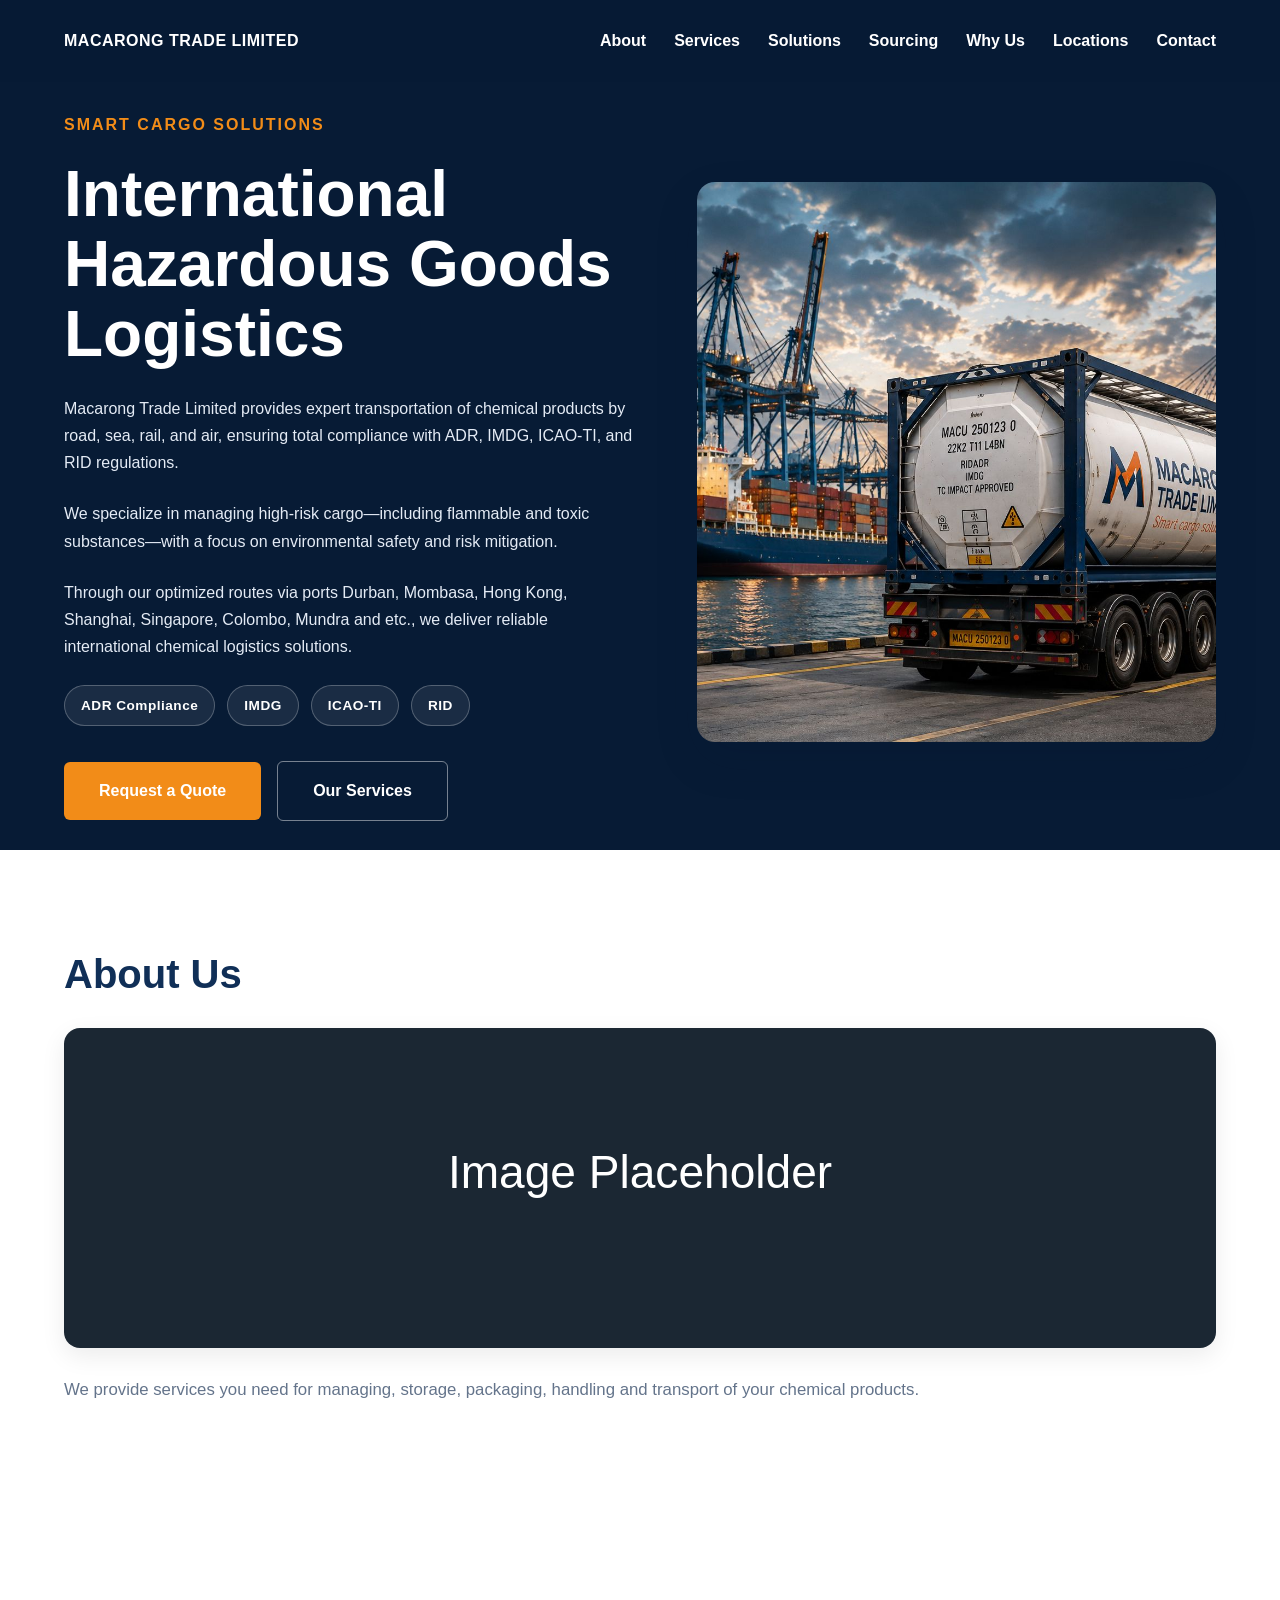
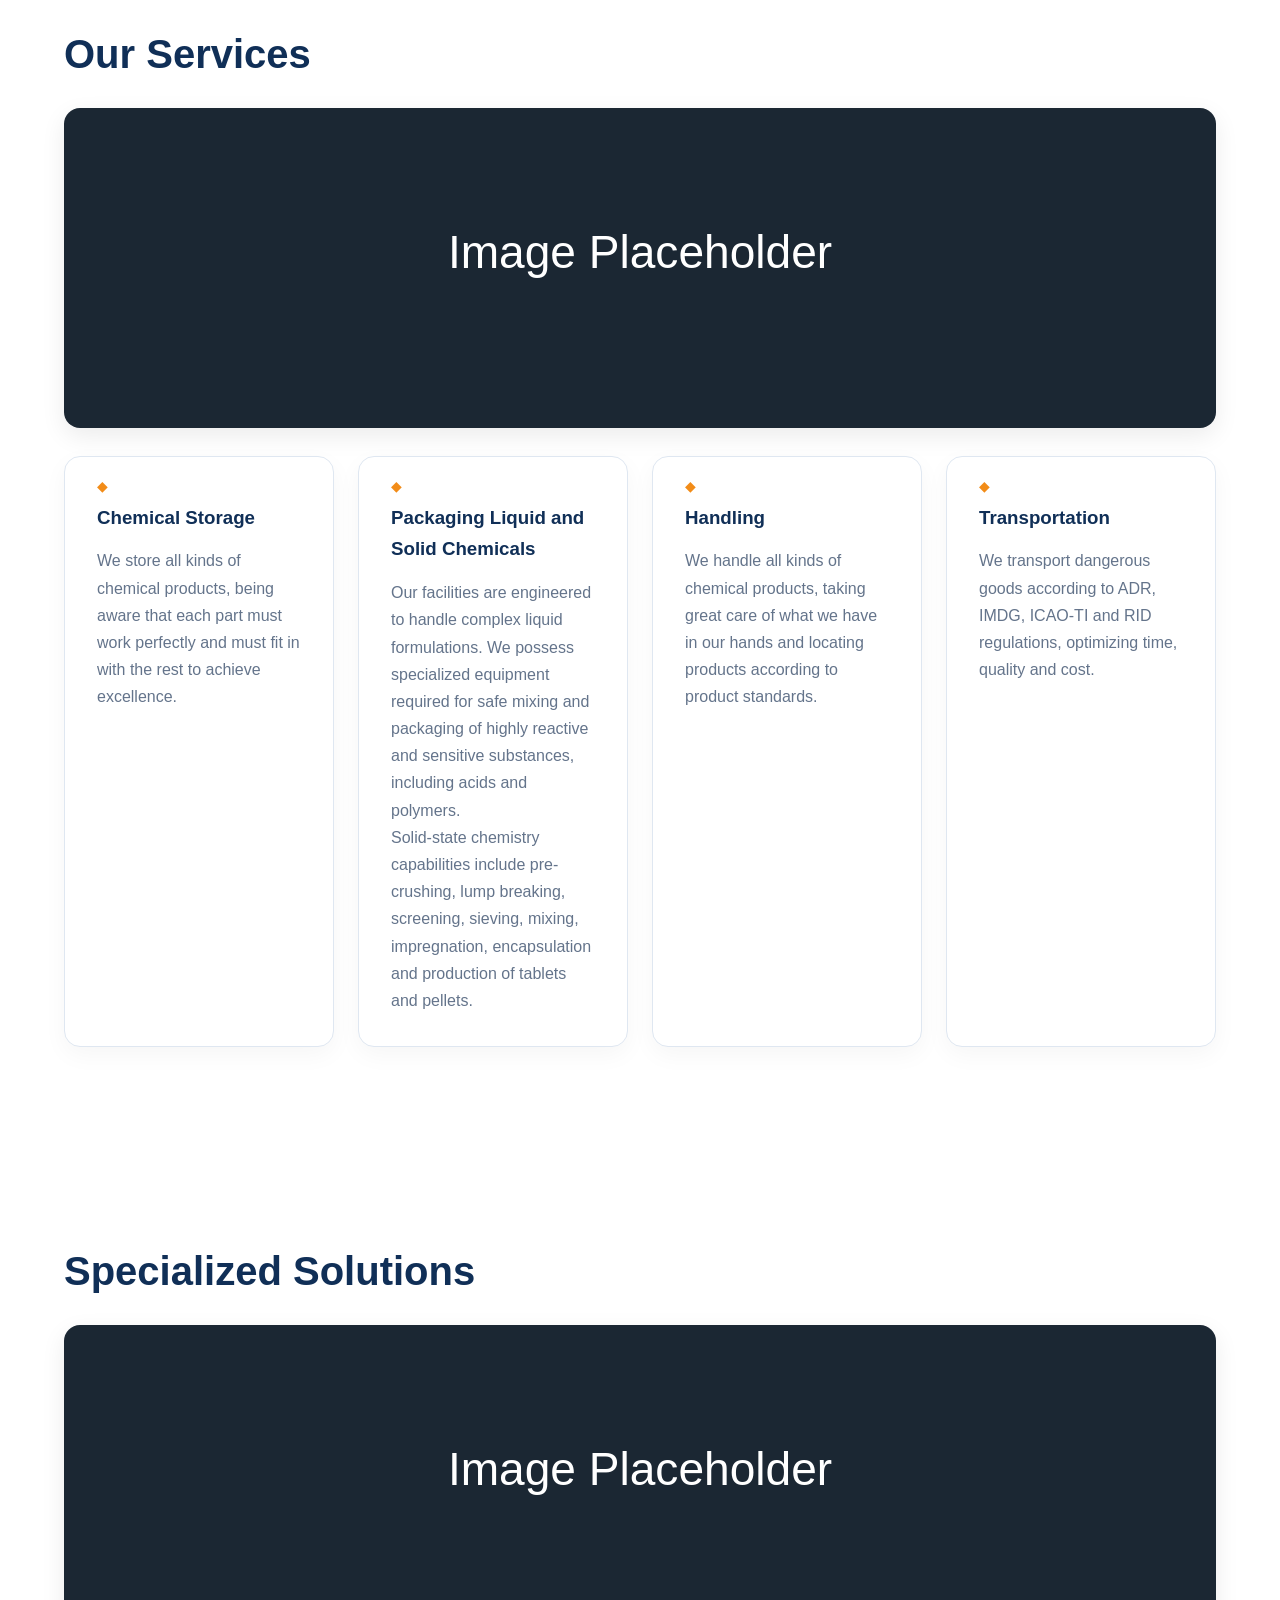
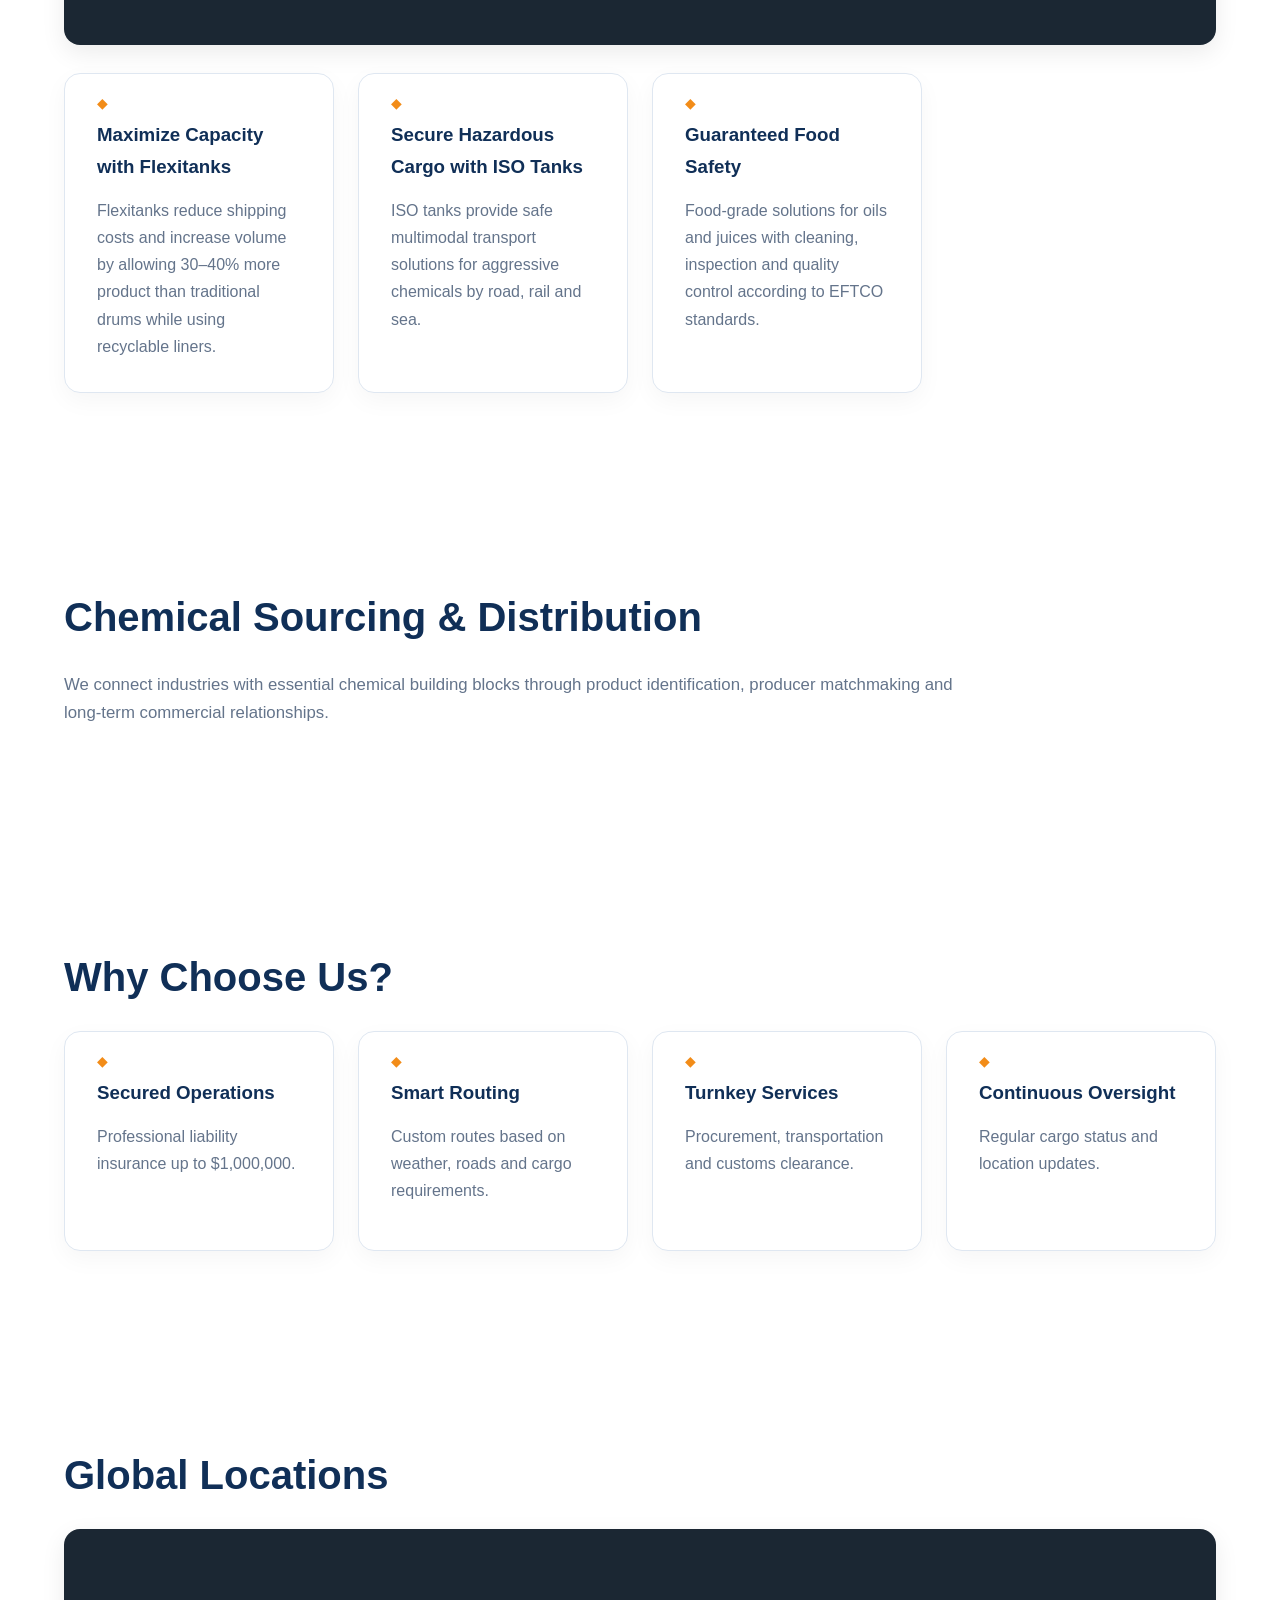
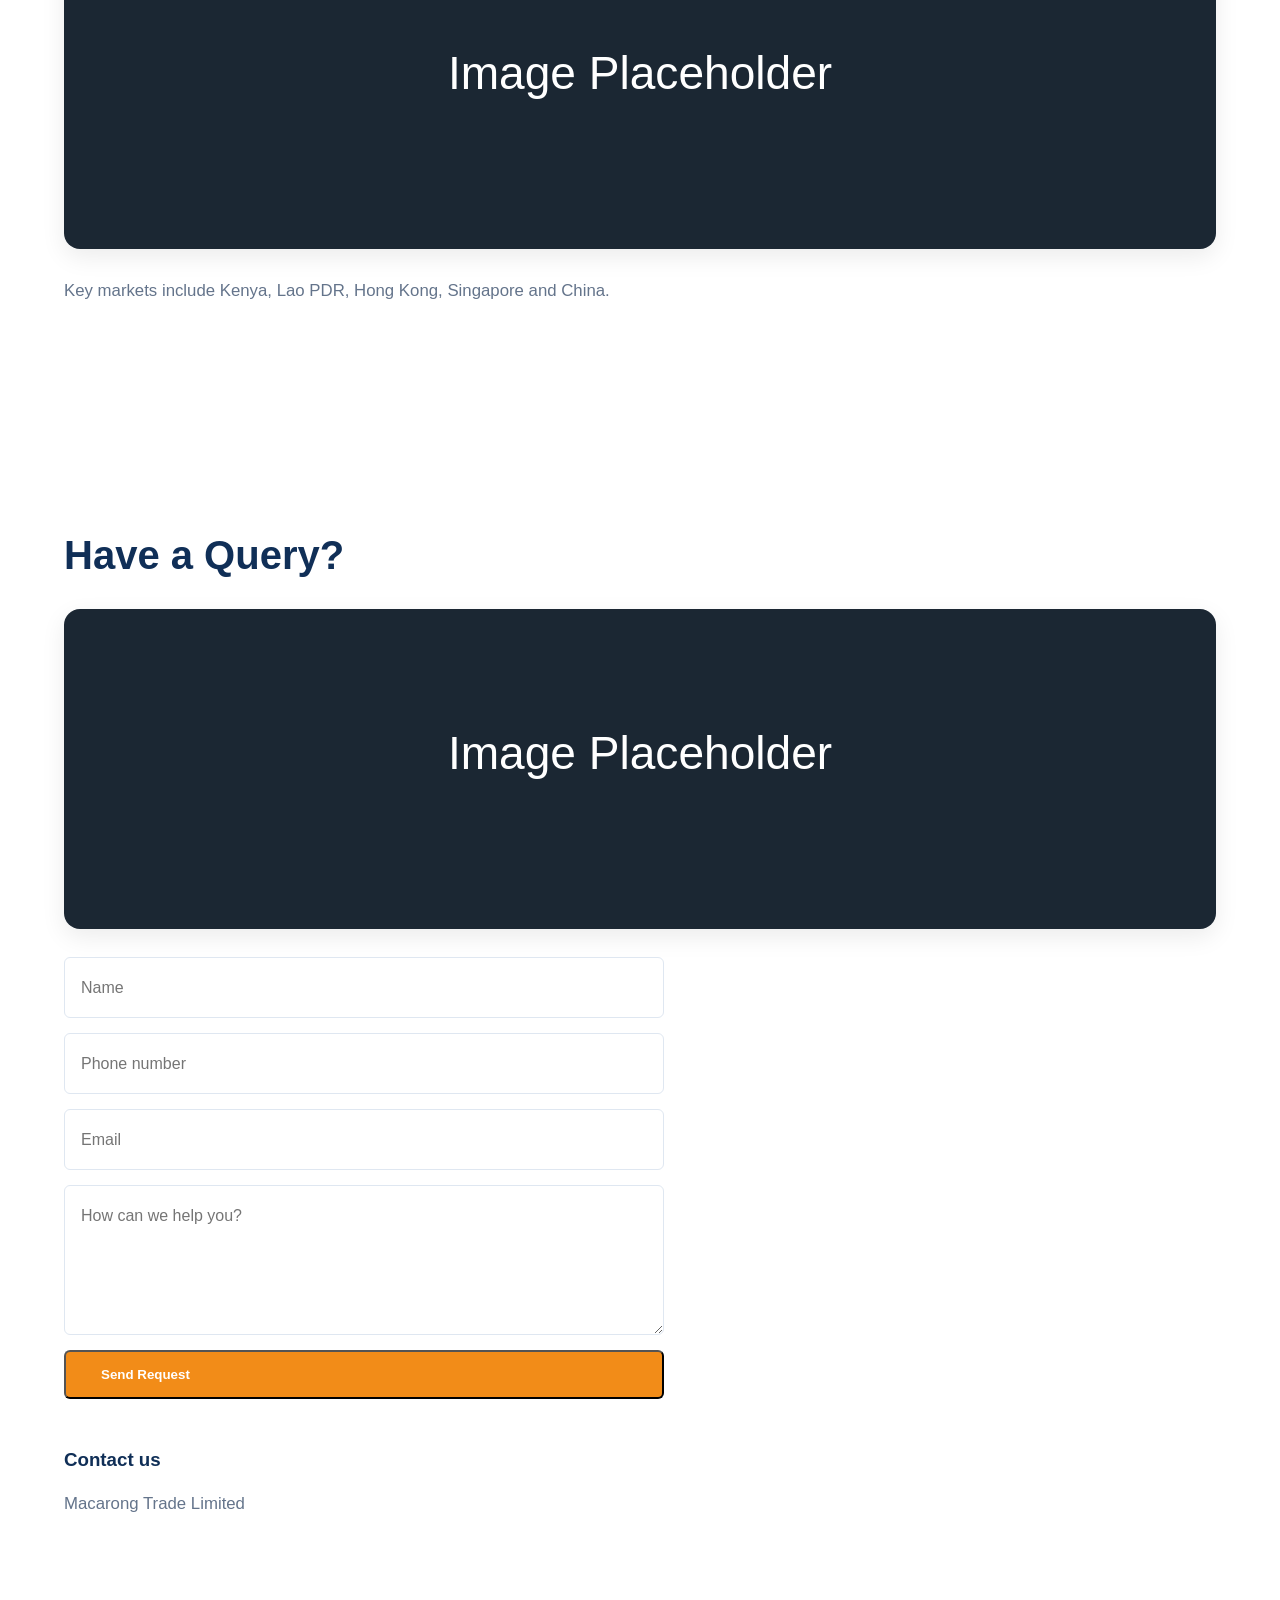
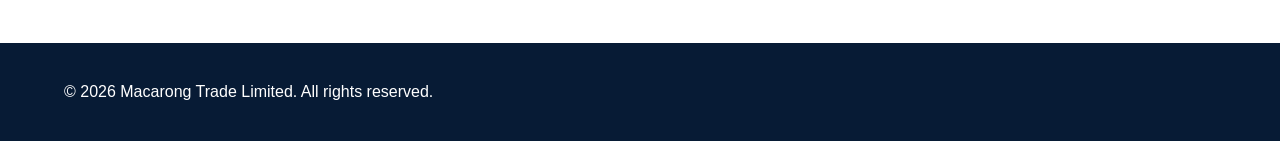
==== commit 6654055d: "Update index.html" ====
--- a/index.html
+++ b/index.html
@@ -5,6 +5,7 @@
 <title>Macarong Trade Limited | International Hazardous Goods Logistics</title>
 <meta name="description" content="International hazardous goods logistics, chemical storage, packaging, handling, transportation and sourcing solutions.">
 <link rel="stylesheet" href="css/style.css"><link rel="stylesheet" href="css/responsive.css">
+  <link rel="stylesheet" href="css/image-placeholders.css">
 </head>
 <body>
 <div id="header-placeholder"></div>
@@ -23,4 +24,4 @@
 <section id="contact" class="section contact"><div class="container"><h2>Have a Query?</h2><img class="section-placeholder" src="assets/images/section-placeholder.svg" alt="Contact"><form><input placeholder="Name"><input placeholder="Phone number"><input placeholder="Email"><textarea placeholder="How can we help you?"></textarea><button class="button">Send Request</button></form><h3>Contact us</h3><p>Macarong Trade Limited</p></div></section>
 </main><footer><div class="container">© 2026 Macarong Trade Limited. All rights reserved.</div></footer>
 <script src="js/main.js"></script>
-</body></html>+</body></html>
--- a/css/image-placeholders.css
+++ b/css/image-placeholders.css
@@ -0,0 +1,4 @@
+.section-placeholder{width:100%;height:320px;display:block;object-fit:cover;border-radius:16px;margin-bottom:28px;box-shadow:0 8px 25px rgba(0,0,0,.08)}
+.cards article .section-placeholder{height:220px;margin:-45px -32px 25px;width:calc(100% + 64px);border-radius:16px 16px 0 0}
+@media(max-width:900px){.section-placeholder{height:240px}}
+@media(max-width:600px){.section-placeholder{height:200px}}
